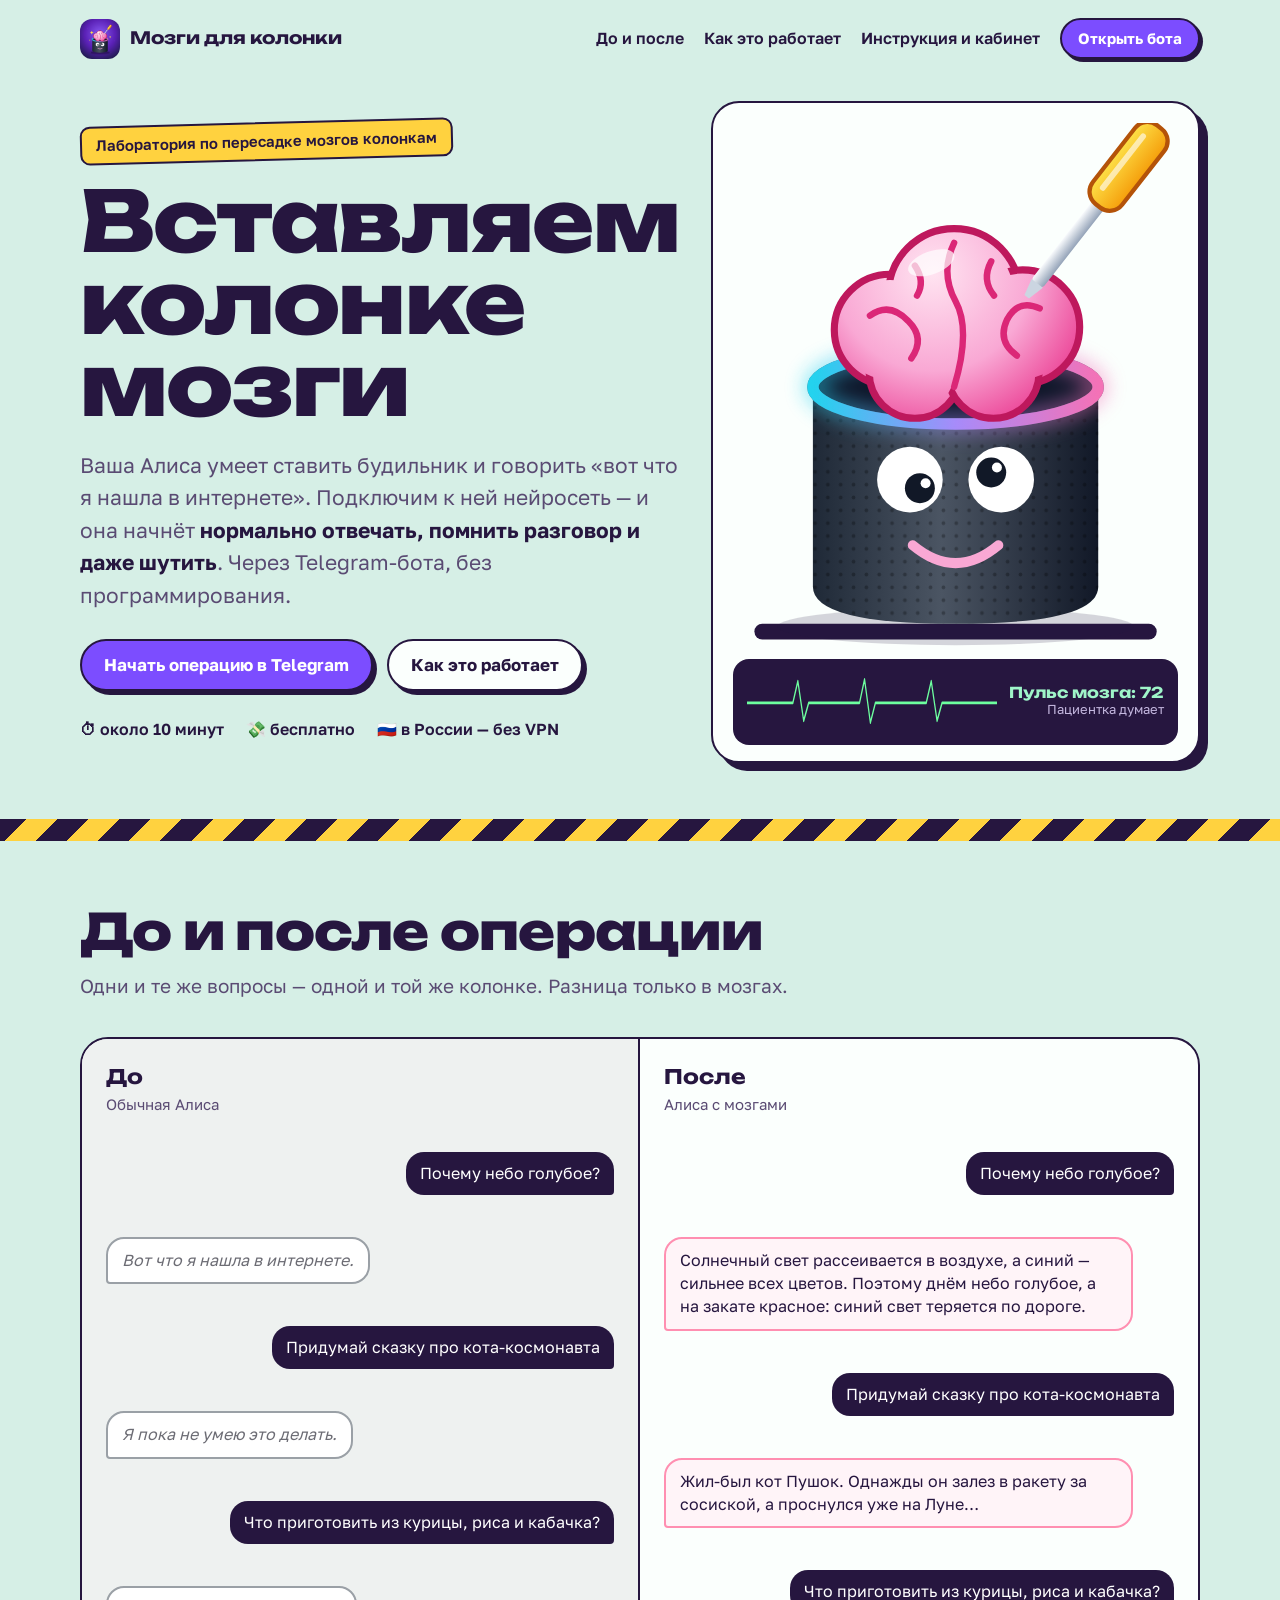
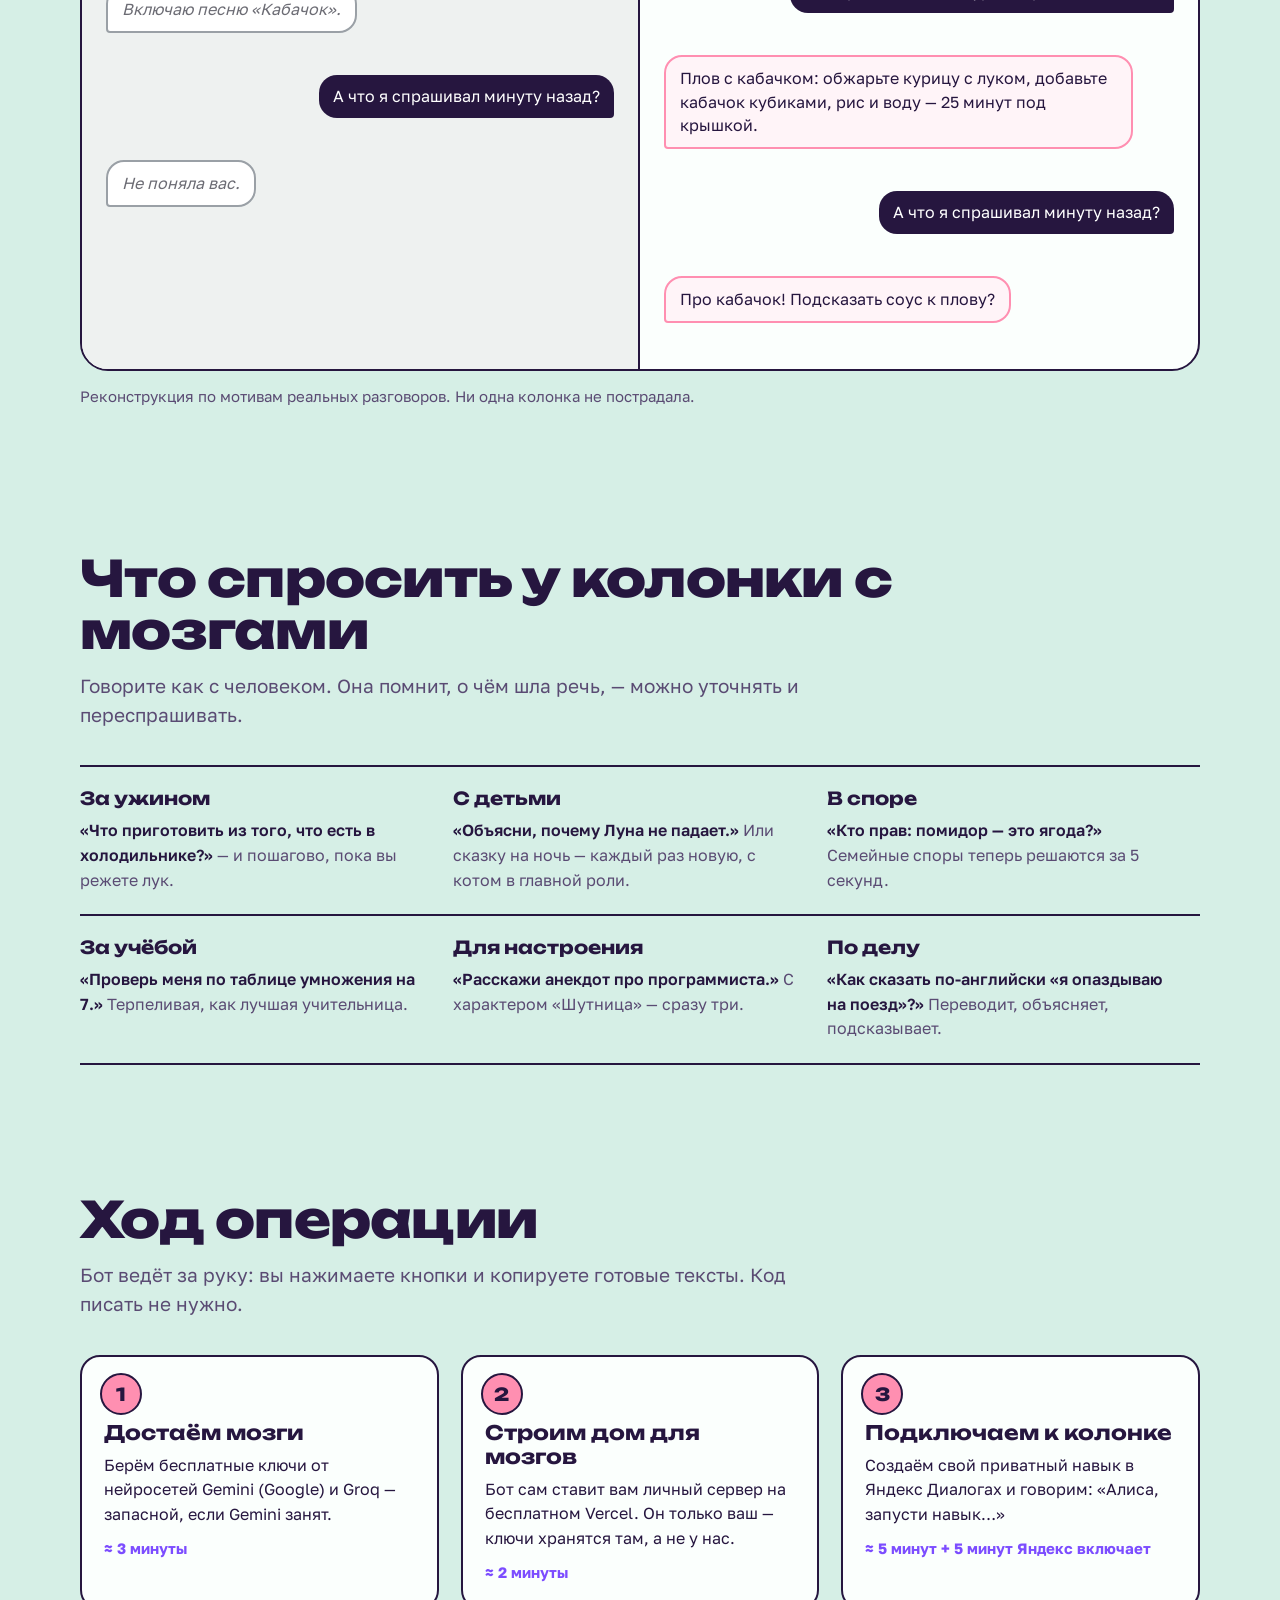
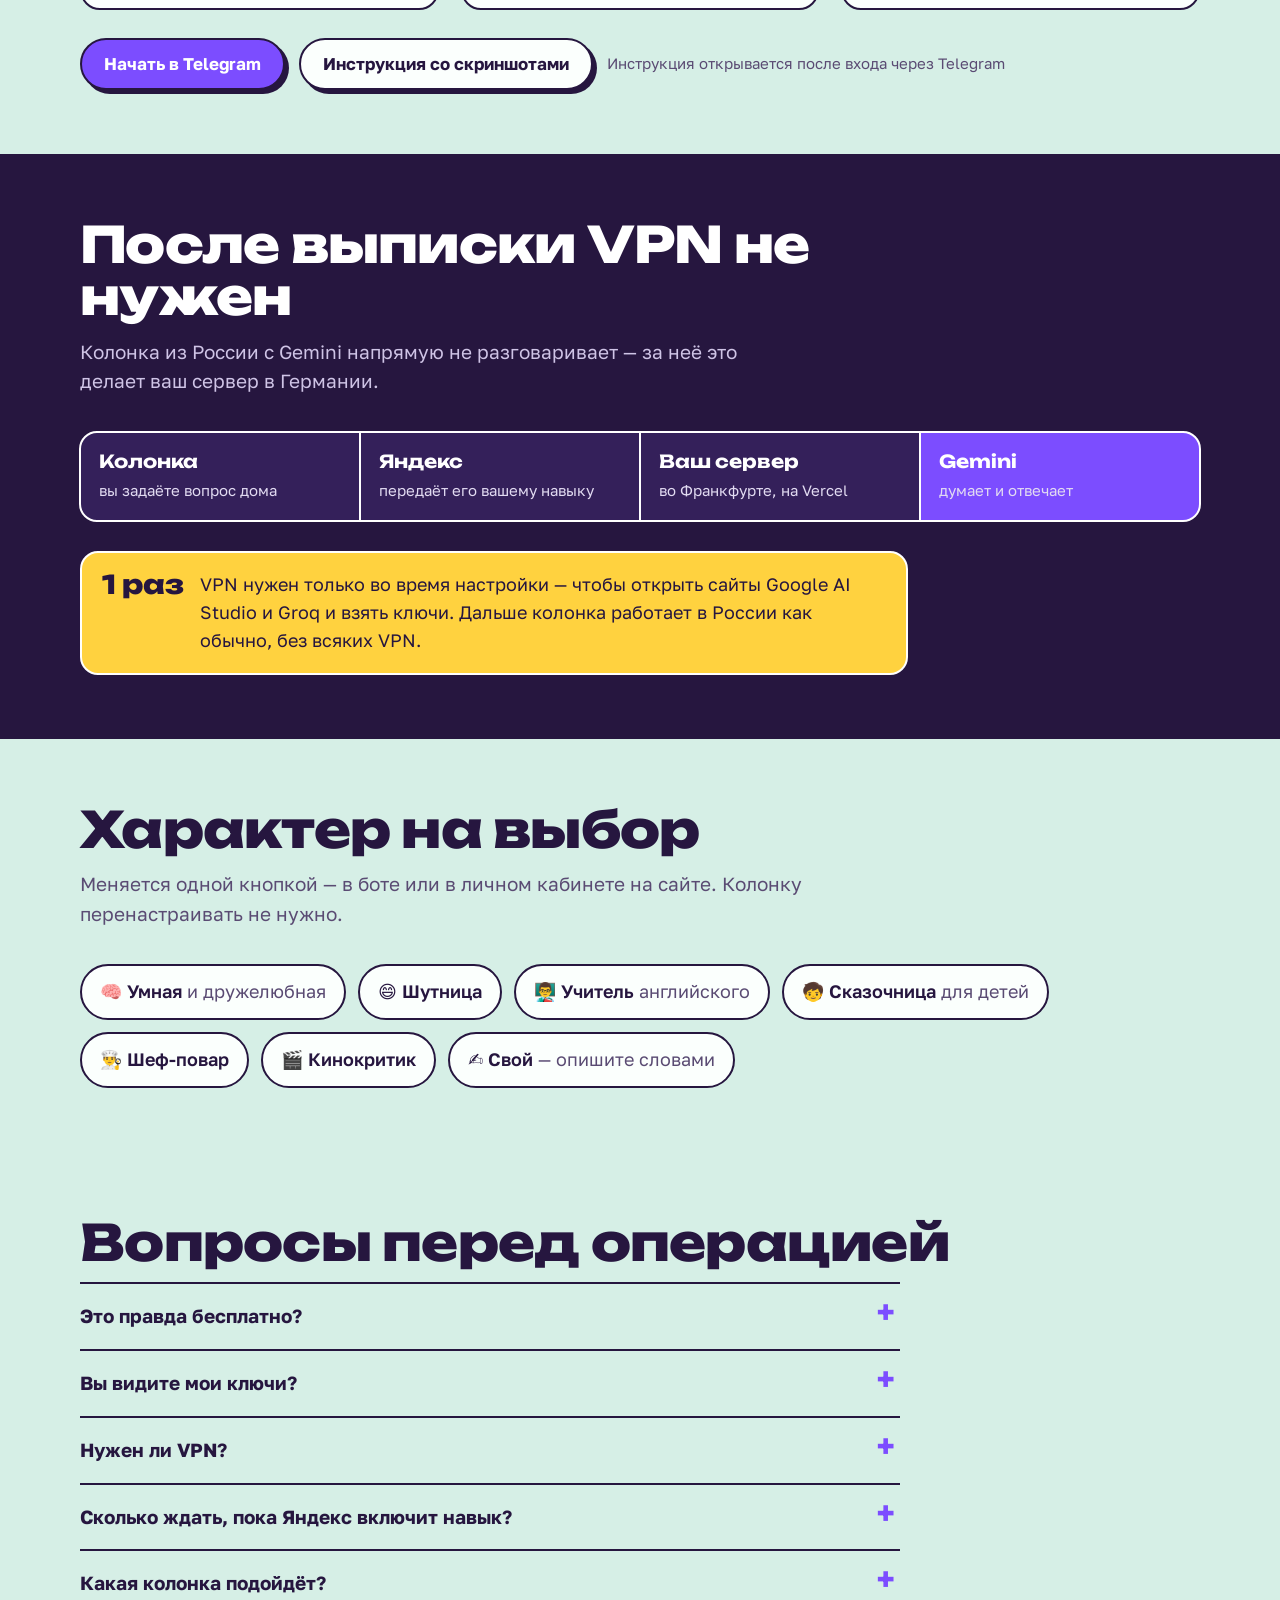
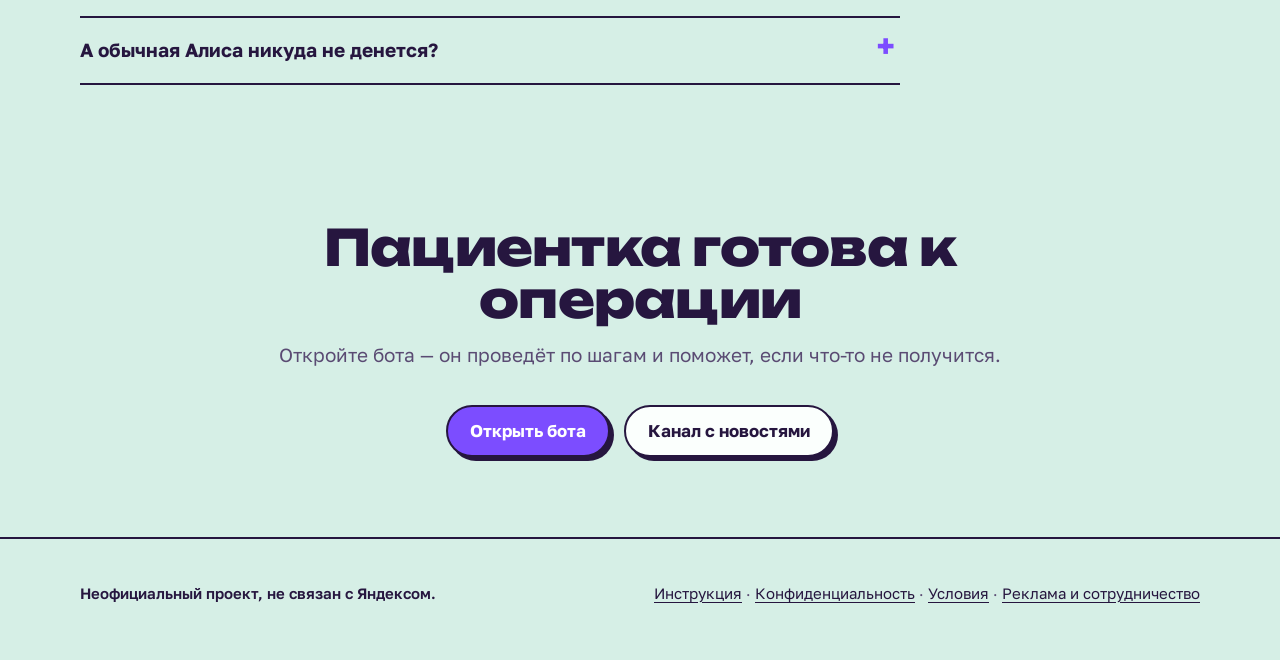
==== index.html @ a91776cc "Сайт «Мозги для колонки»: лендинг-лаборатория, инструкция и личный кабинет после входа через Telegra" ====
<!doctype html>
<html lang="ru">
<head>
<meta charset="utf-8">
<meta name="viewport" content="width=device-width, initial-scale=1, viewport-fit=cover">
<title>Мозги для колонки с Алисой</title>
<meta name="description" content="Бесплатно подключаем нейросеть к колонке с Алисой: отвечает на любые вопросы, помнит разговор, шутит. 10 минут, без программирования, через Telegram-бота. В России работает без VPN.">
<meta name="theme-color" content="#d6efe6">
<link rel="icon" href="img/logo.svg" type="image/svg+xml">
<link rel="apple-touch-icon" href="img/logo-512.png">
<link rel="manifest" href="manifest.webmanifest">
<meta property="og:title" content="Мозги для колонки с Алисой">
<meta property="og:description" content="Вставляем колонке мозги: нейросеть вместо «вот что я нашла в интернете». Бесплатно, 10 минут.">
<meta property="og:image" content="https://tenyls.github.io/mozgi-dlya-kolonki-alisa/img/banner.png">
<meta property="og:type" content="website">
<link rel="preconnect" href="https://fonts.googleapis.com">
<link rel="preconnect" href="https://fonts.gstatic.com" crossorigin>
<link href="https://fonts.googleapis.com/css2?family=Golos+Text:wght@400;600;700&family=Unbounded:wght@700;800&display=swap" rel="stylesheet">
<link rel="stylesheet" href="styles.css">
<script src="https://telegram.org/js/telegram-web-app.js" defer></script>
</head>
<body>

<header class="wrap top">
  <a class="brand" href="./"><img src="img/logo-512.png" alt="" width="40" height="40">Мозги для колонки</a>
  <nav aria-label="Разделы">
    <a href="#do-posle">До и после</a>
    <a href="#operaciya">Как это работает</a>
    <a href="instrukciya.html">Инструкция и кабинет</a>
    <a class="btn small" data-bot href="https://t.me/alisa_mozgi_dlya_kolonki_bot?start=site">Открыть бота</a>
  </nav>
</header>

<main>
  <section class="wrap hero">
    <div class="hero-grid">
      <div>
        <p class="lab-sign">Лаборатория по пересадке мозгов колонкам</p>
        <h1>Вставляем колонке мозги</h1>
        <p class="lead">Ваша Алиса умеет ставить будильник и говорить «вот что я нашла в интернете». Подключим к ней нейросеть — и она начнёт <b>нормально отвечать, помнить разговор и даже шутить</b>. Через Telegram-бота, без программирования.</p>
        <div class="cta-row">
          <a class="btn" data-bot href="https://t.me/alisa_mozgi_dlya_kolonki_bot?start=site">Начать операцию в Telegram</a>
          <a class="btn ghost" href="#operaciya">Как это работает</a>
        </div>
        <ul class="facts">
          <li>⏱ около 10 минут</li>
          <li>💸 бесплатно</li>
          <li>🇷🇺 в России — без VPN</li>
        </ul>
      </div>

      <div class="theatre" aria-label="Колонка получает мозги, пульс появляется">
        <svg class="patient" viewBox="200 150 624 740" role="img" aria-label="Колонка с мозгами и отвёрткой">
          <defs>
            <linearGradient id="body" x1="0" x2="1"><stop offset="0" stop-color="#1F2937"/><stop offset=".45" stop-color="#4B5563"/><stop offset="1" stop-color="#111827"/></linearGradient>
            <linearGradient id="ring" x1="0" x2="1"><stop offset="0" stop-color="#22D3EE"/><stop offset=".5" stop-color="#A78BFA"/><stop offset="1" stop-color="#F472B6"/></linearGradient>
            <radialGradient id="brain" gradientUnits="userSpaceOnUse" cx="480" cy="360" r="230"><stop offset="0" stop-color="#FFE4F1"/><stop offset=".6" stop-color="#F9A8D4"/><stop offset="1" stop-color="#EC4899"/></radialGradient>
            <linearGradient id="handle" x1="0" x2="1"><stop offset="0" stop-color="#FDE047"/><stop offset="1" stop-color="#F59E0B"/></linearGradient>
            <linearGradient id="steel" x1="0" x2="1"><stop offset="0" stop-color="#F8FAFC"/><stop offset="1" stop-color="#94A3B8"/></linearGradient>
            <filter id="glow" x="-50%" y="-50%" width="200%" height="200%"><feGaussianBlur stdDeviation="14"/></filter>
            <pattern id="fabric" width="18" height="18" patternUnits="userSpaceOnUse"><circle cx="9" cy="9" r="2.6" fill="#000" opacity=".28"/></pattern>
          </defs>
          <!-- операционный стол -->
          <rect x="230" y="852" width="564" height="22" rx="11" fill="#26163f"/>
          <ellipse cx="512" cy="856" rx="250" ry="26" fill="#26163f" opacity=".18"/>
          <!-- корпус -->
          <path d="M312 520 L312 800 Q312 852 512 852 Q712 852 712 800 L712 520 Z" fill="url(#body)"/>
          <path d="M312 520 L312 800 Q312 852 512 852 Q712 852 712 800 L712 520 Z" fill="url(#fabric)"/>
          <ellipse cx="512" cy="520" rx="200" ry="52" fill="#0F172A"/>
          <ellipse cx="512" cy="520" rx="200" ry="52" fill="none" stroke="#475569" stroke-width="16"/>
          <g class="ring-glow">
            <ellipse cx="512" cy="520" rx="200" ry="52" fill="none" stroke="url(#ring)" stroke-width="16"/>
            <ellipse cx="512" cy="520" rx="200" ry="52" fill="none" stroke="url(#ring)" stroke-width="22" opacity=".6" filter="url(#glow)"/>
          </g>
          <!-- мозг с отвёрткой -->
          <g class="brain-drop">
            <g fill="url(#brain)" stroke="#BE185D" stroke-width="10" stroke-linejoin="round">
              <circle cx="420" cy="440" r="78"/><circle cx="510" cy="390" r="92"/><circle cx="606" cy="436" r="80"/><circle cx="455" cy="500" r="64"/><circle cx="565" cy="500" r="64"/>
            </g>
            <g fill="url(#brain)">
              <circle cx="420" cy="440" r="70"/><circle cx="510" cy="392" r="84"/><circle cx="606" cy="436" r="72"/><circle cx="455" cy="498" r="56"/><circle cx="565" cy="498" r="56"/><rect x="420" y="420" width="190" height="90"/>
            </g>
            <g fill="none" stroke="#DB2777" stroke-width="9" stroke-linecap="round">
              <path d="M510 318 Q490 360 512 400 Q534 440 510 520"/><path d="M392 420 Q420 400 446 428 Q470 452 450 480"/><path d="M630 410 Q600 396 584 426 Q570 456 598 476"/><path d="M455 350 Q470 372 458 392"/><path d="M562 344 Q548 370 566 392"/>
            </g>
            <ellipse cx="478" cy="346" rx="34" ry="16" fill="#fff" opacity=".7" transform="rotate(-20 478 346)"/>
            <g transform="rotate(38 690 300)">
              <rect x="676" y="250" width="20" height="150" rx="6" fill="url(#steel)"/>
              <path d="M676 398 L696 398 L690 422 L682 422 Z" fill="#CBD5E1"/>
              <rect x="660" y="120" width="52" height="140" rx="22" fill="url(#handle)" stroke="#B45309" stroke-width="6"/>
              <rect x="672" y="140" width="8" height="100" rx="4" fill="#fff" opacity=".6"/>
            </g>
          </g>
          <!-- лицо -->
          <circle cx="448" cy="650" r="46" fill="#fff"/><circle cx="576" cy="650" r="46" fill="#fff"/>
          <circle cx="462" cy="662" r="21" fill="#111827"/><circle cx="562" cy="640" r="21" fill="#111827"/>
          <circle cx="470" cy="655" r="7" fill="#fff"/><circle cx="570" cy="633" r="7" fill="#fff"/>
          <path d="M452 742 Q512 792 572 742" fill="none" stroke="#F9A8D4" stroke-width="14" stroke-linecap="round"/>
        </svg>
        <div class="monitor">
          <svg viewBox="0 0 600 60" preserveAspectRatio="none" aria-hidden="true">
            <path class="ekg-flat" d="M0 32 H600"/>
            <path class="ekg-beat" d="M0 32 H90 L110 32 L122 8 L136 52 L148 32 H250 L270 32 L282 6 L296 54 L308 32 H410 L430 32 L442 8 L456 52 L468 32 H600"/>
          </svg>
          <p class="pulse"><span class="before">Пульс мозга: 0<small>«Вот что я нашла…»</small></span><span class="after">Пульс мозга: 72<small>Пациентка думает</small></span></p>
        </div>
      </div>
    </div>
  </section>

  <div class="tape" aria-hidden="true"></div>

  <section class="wrap block" id="do-posle">
    <h2>До и после операции</h2>
    <p class="sub">Одни и те же вопросы — одной и той же колонке. Разница только в мозгах.</p>
    <div class="versus">
      <div class="before">
        <h3>До</h3>
        <p class="note">Обычная Алиса</p>
        <div class="chat">
          <p class="q">Почему небо голубое?</p>
          <p class="a">Вот что я нашла в интернете.</p>
          <p class="q">Придумай сказку про кота-космонавта</p>
          <p class="a">Я пока не умею это делать.</p>
          <p class="q">Что приготовить из курицы, риса и кабачка?</p>
          <p class="a">Включаю песню «Кабачок».</p>
          <p class="q">А что я спрашивал минуту назад?</p>
          <p class="a">Не поняла вас.</p>
        </div>
      </div>
      <div class="after">
        <h3>После</h3>
        <p class="note">Алиса с мозгами</p>
        <div class="chat">
          <p class="q">Почему небо голубое?</p>
          <p class="a">Солнечный свет рассеивается в воздухе, а синий — сильнее всех цветов. Поэтому днём небо голубое, а на закате красное: синий свет теряется по дороге.</p>
          <p class="q">Придумай сказку про кота-космонавта</p>
          <p class="a">Жил-был кот Пушок. Однажды он залез в ракету за сосиской, а проснулся уже на Луне…</p>
          <p class="q">Что приготовить из курицы, риса и кабачка?</p>
          <p class="a">Плов с кабачком: обжарьте курицу с луком, добавьте кабачок кубиками, рис и воду — 25 минут под крышкой.</p>
          <p class="q">А что я спрашивал минуту назад?</p>
          <p class="a">Про кабачок! Подсказать соус к плову?</p>
        </div>
      </div>
    </div>
    <p class="versus-foot">Реконструкция по мотивам реальных разговоров. Ни одна колонка не пострадала.</p>
  </section>

  <section class="wrap block" id="sprosit">
    <h2>Что спросить у колонки с мозгами</h2>
    <p class="sub">Говорите как с человеком. Она помнит, о чём шла речь, — можно уточнять и переспрашивать.</p>
    <div class="asks">
      <div><h3>За ужином</h3><p><q>Что приготовить из того, что есть в холодильнике?</q> — и пошагово, пока вы режете лук.</p></div>
      <div><h3>С детьми</h3><p><q>Объясни, почему Луна не падает.</q> Или сказку на ночь — каждый раз новую, с котом в главной роли.</p></div>
      <div><h3>В споре</h3><p><q>Кто прав: помидор — это ягода?</q> Семейные споры теперь решаются за 5 секунд.</p></div>
      <div><h3>За учёбой</h3><p><q>Проверь меня по таблице умножения на 7.</q> Терпеливая, как лучшая учительница.</p></div>
      <div><h3>Для настроения</h3><p><q>Расскажи анекдот про программиста.</q> С характером «Шутница» — сразу три.</p></div>
      <div><h3>По делу</h3><p><q>Как сказать по-английски «я опаздываю на поезд»?</q> Переводит, объясняет, подсказывает.</p></div>
    </div>
  </section>

  <section class="wrap block" id="operaciya">
    <h2>Ход операции</h2>
    <p class="sub">Бот ведёт за руку: вы нажимаете кнопки и копируете готовые тексты. Код писать не нужно.</p>
    <ol class="steps">
      <li>
        <h3>Достаём мозги</h3>
        <p>Берём бесплатные ключи от нейросетей Gemini (Google) и Groq — запасной, если Gemini занят.</p>
        <p class="time">≈ 3 минуты</p>
      </li>
      <li>
        <h3>Строим дом для мозгов</h3>
        <p>Бот сам ставит вам личный сервер на бесплатном Vercel. Он только ваш — ключи хранятся там, а не у нас.</p>
        <p class="time">≈ 2 минуты</p>
      </li>
      <li>
        <h3>Подключаем к колонке</h3>
        <p>Создаём свой приватный навык в Яндекс Диалогах и говорим: «Алиса, запусти навык…»</p>
        <p class="time">≈ 5 минут + 5 минут Яндекс включает</p>
      </li>
    </ol>
    <div class="after-steps">
      <a class="btn" data-bot href="https://t.me/alisa_mozgi_dlya_kolonki_bot?start=site">Начать в Telegram</a>
      <a class="btn ghost" href="instrukciya.html">Инструкция со скриншотами</a>
      <span class="hint">Инструкция открывается после входа через Telegram</span>
    </div>
  </section>

  <section class="novpn block" id="bez-vpn">
    <div class="wrap">
      <h2>После выписки VPN не нужен</h2>
      <p class="sub">Колонка из России с Gemini напрямую не разговаривает — за неё это делает ваш сервер в Германии.</p>
      <ol class="chain">
        <li><b>Колонка</b><span>вы задаёте вопрос дома</span></li>
        <li><b>Яндекс</b><span>передаёт его вашему навыку</span></li>
        <li><b>Ваш сервер</b><span>во Франкфурте, на Vercel</span></li>
        <li><b>Gemini</b><span>думает и отвечает</span></li>
      </ol>
      <div class="vpn-note">
        <strong>1 раз</strong>
        <p>VPN нужен только во время настройки — чтобы открыть сайты Google AI Studio и Groq и взять ключи. Дальше колонка работает в России как обычно, без всяких VPN.</p>
      </div>
    </div>
  </section>

  <section class="wrap block" id="haraktery">
    <h2>Характер на выбор</h2>
    <p class="sub">Меняется одной кнопкой — в боте или в личном кабинете на сайте. Колонку перенастраивать не нужно.</p>
    <ul class="personas">
      <li>🧠 Умная <span>и дружелюбная</span></li>
      <li>😄 Шутница</li>
      <li>👨‍🏫 Учитель <span>английского</span></li>
      <li>🧒 Сказочница <span>для детей</span></li>
      <li>👨‍🍳 Шеф-повар</li>
      <li>🎬 Кинокритик</li>
      <li>✍️ Свой <span>— опишите словами</span></li>
    </ul>
  </section>

  <section class="wrap block" id="voprosy">
    <h2>Вопросы перед операцией</h2>
    <div class="faq">
      <details>
        <summary>Это правда бесплатно?</summary>
        <p>Да. Gemini и Groq дают бесплатные лимиты, Vercel — бесплатный тариф Hobby, бот тоже бесплатный. Для разговоров с колонкой лимитов хватает с запасом.</p>
      </details>
      <details>
        <summary>Вы видите мои ключи?</summary>
        <p>Нет. Ключи нужны боту только на время установки: он передаёт их на ваш сервер и сразу забывает, а сообщения с ключами удаляет из чата.</p>
      </details>
      <details>
        <summary>Нужен ли VPN?</summary>
        <p>Только при настройке — чтобы открыть сайты Google и Groq. Потом колонка работает в России без VPN.</p>
      </details>
      <details>
        <summary>Сколько ждать, пока Яндекс включит навык?</summary>
        <p>Приватный навык проходит автоматическую проверку за пару минут. После кнопки «Опубликовать» — ещё около 5 минут.</p>
      </details>
      <details>
        <summary>Какая колонка подойдёт?</summary>
        <p>Любая с Алисой: Станция, Мини, Лайт, Макс и другие. Важно создавать навык в том же аккаунте Яндекса, к которому привязана колонка.</p>
      </details>
      <details>
        <summary>А обычная Алиса никуда не денется?</summary>
        <p>Нет. Мозги включаются фразой «Алиса, запусти навык…», а выключаются словом «хватит». Будильники, музыка и умный дом работают как раньше.</p>
      </details>
    </div>
  </section>

  <section class="wrap final">
    <h2>Пациентка готова к операции</h2>
    <p class="sub">Откройте бота — он проведёт по шагам и поможет, если что-то не получится.</p>
    <div class="cta-row">
      <a class="btn" data-bot href="https://t.me/alisa_mozgi_dlya_kolonki_bot?start=site">Открыть бота</a>
      <a class="btn ghost" data-bot href="https://t.me/alisa_mozgi_dlya_kolonki">Канал с новостями</a>
    </div>
  </section>
</main>

<footer>
  <div class="wrap row">
    <p class="disclaimer">Неофициальный проект, не связан с Яндексом.</p>
    <p><a href="instrukciya.html">Инструкция</a> · <a href="privacy.html">Конфиденциальность</a> · <a href="terms.html">Условия</a> · <a href="https://t.me/alisa_mozgi_dlya_kolonki?direct" target="_blank" rel="noopener">Реклама и сотрудничество</a></p>
  </div>
</footer>

<script src="app.js" defer></script>
</body>
</html>
---- styles.css ----
/* Мозги для колонки — лаборатория по пересадке мозгов колонкам */
:root {
  --mint: #d6efe6;       /* хирургическая зелень — фон */
  --mint-deep: #b5dfd0;
  --ink: #26163f;        /* фиолетовые чернила — текст */
  --ink-soft: #5a4b73;
  --violet: #7c4dff;     /* цвет логотипа — действия */
  --brain: #ff8fb1;      /* мозг */
  --hazard: #ffd23f;     /* жёлтая лента «осторожно» */
  --paper: #fbfffd;      /* карточка пациента */
  --line: #26163f22;
  --display: 'Unbounded', 'Arial Black', sans-serif;
  --body: 'Golos Text', system-ui, sans-serif;
  --r-big: 28px;
  --r-small: 10px;
}

* { box-sizing: border-box; }
html { scroll-behavior: smooth; -webkit-text-size-adjust: 100%; }
@media (prefers-reduced-motion: reduce) { html { scroll-behavior: auto; } }
body {
  margin: 0;
  background: var(--mint);
  color: var(--ink);
  font: 400 18px/1.55 var(--body);
}
img, svg { max-width: 100%; display: block; }
img { height: auto; }
a { color: var(--violet); text-underline-offset: 3px; }
a:focus-visible, button:focus-visible, summary:focus-visible {
  outline: 3px solid var(--violet); outline-offset: 3px; border-radius: 6px;
}
.wrap { width: min(1120px, 100% - 32px); margin-inline: auto; }

/* ---------- шапка ---------- */
.top {
  display: flex; align-items: center; justify-content: space-between; gap: 16px;
  padding-block: 18px;
}
.brand { display: flex; align-items: center; gap: 10px; color: var(--ink); text-decoration: none; font: 700 17px/1.1 var(--display); }
.brand img { width: 40px; height: 40px; border-radius: 12px; }
.top nav { display: flex; gap: 20px; align-items: center; }
.top nav a:not(.btn) { color: var(--ink); text-decoration: none; font-weight: 600; font-size: 16px; }
.top nav a:not(.btn):hover { color: var(--violet); }
@media (max-width: 720px) { .top nav a:not(.btn) { display: none; } }

/* ---------- кнопки ---------- */
.btn {
  display: inline-flex; align-items: center; gap: 10px;
  padding: 14px 22px; border-radius: 999px; border: 2px solid var(--ink);
  font: 700 17px/1.15 var(--body); text-decoration: none; cursor: pointer; white-space: nowrap;
  background: var(--violet); color: #fff;
  box-shadow: 4px 4px 0 var(--ink);
  transition: transform .12s, box-shadow .12s;
}
.btn:hover { transform: translate(-2px, -2px); box-shadow: 6px 6px 0 var(--ink); }
.btn:active { transform: translate(2px, 2px); box-shadow: 1px 1px 0 var(--ink); }
.btn.ghost { background: var(--paper); color: var(--ink); }
.btn.small { padding: 10px 16px; font-size: 15px; box-shadow: 3px 3px 0 var(--ink); }

/* ---------- герой: операционная ---------- */
.hero { padding-block: 24px 56px; }
.hero-grid { display: grid; grid-template-columns: 1.05fr 1fr; gap: 32px; align-items: center; }
@media (max-width: 880px) { .hero-grid { grid-template-columns: 1fr; } }
.lab-sign {
  display: inline-block; margin: 0 0 18px; padding: 6px 14px;
  background: var(--hazard); border: 2px solid var(--ink); border-radius: var(--r-small);
  font-weight: 600; font-size: 15px; transform: rotate(-1.5deg);
}
h1 {
  font: 800 clamp(40px, 7.4vw, 84px)/0.98 var(--display);
  letter-spacing: -0.02em; margin: 0 0 22px;
}
.lead { font-size: clamp(18px, 2.1vw, 21px); max-width: 34em; margin: 0 0 28px; color: var(--ink-soft); }
.lead b { color: var(--ink); }
.cta-row { display: flex; flex-wrap: wrap; gap: 14px; }
.facts { display: flex; flex-wrap: wrap; gap: 8px 22px; margin: 26px 0 0; padding: 0; list-style: none; font-weight: 600; font-size: 16px; }

.theatre {
  position: relative; background: var(--paper); border: 2px solid var(--ink);
  border-radius: var(--r-big); padding: 20px 20px 16px; box-shadow: 8px 8px 0 var(--ink);
}
.theatre svg.patient { width: 100%; height: auto; }
.monitor {
  margin-top: 8px; background: var(--ink); border-radius: 16px; padding: 10px 14px 12px; color: #9ff5c9;
  display: grid; grid-template-columns: 1fr auto; align-items: center; gap: 12px;
}
.monitor svg { width: 100%; height: 54px; }
.ekg-flat, .ekg-beat { fill: none; stroke: #6dff9f; stroke-width: 3; stroke-linecap: round; stroke-linejoin: round; }
.ekg-beat { stroke-dasharray: 900; stroke-dashoffset: 900; }
.pulse { font: 700 15px/1.2 var(--display); text-align: right; white-space: nowrap; }
.pulse small { display: block; font: 400 13px/1.2 var(--body); color: #c5b8e0; }

/* Операция: мозг опускается, кольцо загорается, пульс появляется (один раз при загрузке) */
.brain-drop { transform: translateY(-260px); }
.ring-glow { opacity: 0; }
.ready .brain-drop { transform: none; transition: transform 1.1s cubic-bezier(.3, 1.4, .5, 1) .3s; }
.ready .ring-glow { opacity: 1; transition: opacity .4s 1.3s; }
.ready .ekg-flat { opacity: 0; transition: opacity .2s 1.4s; }
.ready .ekg-beat { stroke-dashoffset: 0; transition: stroke-dashoffset 1.6s linear 1.4s; }
.pulse .after { display: none; }
.ready .pulse .before { display: none; }
.ready .pulse .after { display: block; }
@media (prefers-reduced-motion: reduce) {
  .brain-drop, .ready .brain-drop { transform: none; transition: none; }
  .ring-glow { opacity: 1; }
  .ekg-flat { opacity: 0; }
  .ekg-beat { stroke-dashoffset: 0; transition: none; }
  .pulse .before { display: none; } .pulse .after { display: block; }
}

/* ---------- общие секции ---------- */
section.block { padding-block: 64px; }
h2 { font: 800 clamp(30px, 4.6vw, 50px)/1.05 var(--display); letter-spacing: -0.015em; margin: 0 0 14px; max-width: 18em; }
.sub { color: var(--ink-soft); max-width: 38em; margin: 0 0 36px; font-size: 19px; }
.tape { height: 22px; background: repeating-linear-gradient(-45deg, var(--hazard) 0 22px, var(--ink) 22px 44px); }

/* ---------- до / после ---------- */
.versus { display: grid; grid-template-columns: 1fr 1fr; gap: 0; border: 2px solid var(--ink); border-radius: var(--r-big); overflow: hidden; background: var(--paper); }
.versus > div { padding: 26px 24px 30px; }
.versus .before { background: #eef1f0; border-right: 2px solid var(--ink); }
.versus h3 { font: 700 20px/1.2 var(--display); margin: 0 0 4px; }
.versus .note { margin: 0 0 20px; color: var(--ink-soft); font-size: 15px; }
.chat { display: grid; gap: 10px; }
.q, .a { max-width: 92%; padding: 10px 14px; border-radius: 18px; font-size: 16px; line-height: 1.45; }
.q { justify-self: end; background: var(--ink); color: #fff; border-bottom-right-radius: 4px; }
.a { justify-self: start; border: 2px solid var(--ink); border-bottom-left-radius: 4px; background: #fff; }
.before .a { color: #6c6c74; background: #fff; border-color: #9aa0a6; font-style: italic; }
.after .a { background: #fff4f8; border-color: var(--brain); }
.versus-foot { margin-top: 14px; color: var(--ink-soft); font-size: 15px; }
@media (max-width: 760px) {
  .versus { grid-template-columns: 1fr; }
  .versus .before { border-right: 0; border-bottom: 2px solid var(--ink); }
}

/* ---------- ход операции (последовательность) ---------- */
.steps { list-style: none; margin: 0; padding: 0; display: grid; grid-template-columns: repeat(3, 1fr); gap: 22px; counter-reset: s; }
.steps li {
  counter-increment: s; position: relative; background: var(--paper); border: 2px solid var(--ink);
  border-radius: 20px; padding: 64px 22px 24px;
}
.steps li::before {
  content: counter(s); position: absolute; top: 16px; left: 18px;
  width: 38px; height: 38px; border-radius: 50%; display: grid; place-items: center;
  background: var(--brain); border: 2px solid var(--ink); font: 800 18px/1 var(--display);
}
.steps h3 { font: 700 20px/1.2 var(--display); margin: 0 0 8px; }
.steps p { margin: 0 0 10px; font-size: 16px; }
.steps .time { font-weight: 700; font-size: 15px; color: var(--violet); margin: 0; }
@media (max-width: 860px) { .steps { grid-template-columns: 1fr; } }
.after-steps { margin-top: 28px; display: flex; flex-wrap: wrap; gap: 14px; align-items: center; }

/* ---------- без VPN ---------- */
.novpn { background: var(--ink); color: #fff; }
.novpn h2 { color: #fff; }
.novpn .sub { color: #cfc4e6; }
.chain { display: flex; flex-wrap: wrap; align-items: stretch; gap: 0; margin: 0 0 30px; padding: 0; list-style: none; }
.chain li {
  flex: 1 1 180px; padding: 18px 18px 16px; border: 2px solid #fff; margin: -1px; background: #34205a;
}
.chain li:first-child { border-radius: 18px 0 0 18px; }
.chain li:last-child { border-radius: 0 18px 18px 0; background: var(--violet); }
.chain b { display: block; font: 700 18px/1.2 var(--display); margin-bottom: 4px; }
.chain span { font-size: 15px; color: #e2dbf2; }
@media (max-width: 760px) {
  .chain li:first-child { border-radius: 18px 18px 0 0; }
  .chain li:last-child { border-radius: 0 0 18px 18px; }
}
.vpn-note { display: grid; grid-template-columns: auto 1fr; gap: 16px; align-items: start; max-width: 46em; background: var(--hazard); color: var(--ink); border-radius: 18px; padding: 18px 20px; border: 2px solid #fff; }
.vpn-note strong { font: 800 26px/1 var(--display); }
.vpn-note p { margin: 0; }

/* ---------- характеры ---------- */
.personas { display: flex; flex-wrap: wrap; gap: 12px; margin: 0; padding: 0; list-style: none; }
.personas li { padding: 12px 18px; border: 2px solid var(--ink); border-radius: 999px; background: var(--paper); font-weight: 600; }
.personas li span { color: var(--ink-soft); font-weight: 400; }

/* ---------- вопросы ---------- */
.faq { max-width: 820px; }
.faq details { border-top: 2px solid var(--ink); padding: 4px 0; }
.faq details:last-child { border-bottom: 2px solid var(--ink); }
.faq summary { cursor: pointer; list-style: none; padding: 16px 40px 16px 0; font: 700 19px/1.3 var(--body); position: relative; }
.faq summary::-webkit-details-marker { display: none; }
.faq summary::after { content: '+'; position: absolute; right: 6px; top: 10px; font: 800 28px/1 var(--display); color: var(--violet); }
.faq details[open] summary::after { content: '−'; }
.faq details p { margin: 0 0 18px; color: var(--ink-soft); max-width: 40em; }

/* ---------- финал ---------- */
.final { text-align: center; padding-block: 72px 80px; }
.final h2 { margin-inline: auto; }
.final .sub { margin-inline: auto; }
.final .cta-row { justify-content: center; }

footer { border-top: 2px solid var(--ink); padding-block: 28px 40px; font-size: 15px; color: var(--ink-soft); }
footer .row { display: flex; flex-wrap: wrap; justify-content: space-between; gap: 12px 24px; }
footer a { color: var(--ink); }
.disclaimer { font-weight: 600; color: var(--ink); }

/* ---------- инструкция ---------- */
.doc-head { padding-block: 24px 8px; }
.doc-head h1 { font-size: clamp(34px, 5.6vw, 60px); }
.toc { display: flex; flex-wrap: wrap; gap: 10px; margin: 0 0 12px; padding: 0; list-style: none; }
.toc a { display: inline-block; padding: 8px 14px; border: 2px solid var(--ink); border-radius: 999px; background: var(--paper); color: var(--ink); text-decoration: none; font-weight: 600; font-size: 15px; }
.toc a:hover { background: var(--hazard); }
.stage { padding-block: 36px; border-top: 2px dashed var(--line); }
.stage > h2 { font-size: clamp(26px, 3.6vw, 38px); }
.step { display: grid; grid-template-columns: minmax(0, 0.8fr) minmax(0, 1.4fr); gap: 28px; align-items: start; margin: 26px 0 0; padding: 22px; background: var(--paper); border: 2px solid var(--ink); border-radius: 22px; }
.step h3 { font: 700 21px/1.25 var(--display); margin: 0 0 12px; }
.step ol, .step ul { margin: 0; padding-left: 22px; }
.step li { margin-bottom: 8px; font-size: 17px; }
.step .pin { display: inline-grid; place-items: center; width: 24px; height: 24px; border-radius: 50%; background: #e6283c; color: #fff; font: 700 13px/1 var(--display); vertical-align: 2px; margin-right: 4px; }
.step figure { margin: 0; }
.step figure a { display: block; border-radius: 14px; overflow: hidden; border: 2px solid var(--ink); }
.step figcaption { font-size: 14px; color: var(--ink-soft); margin-top: 8px; }
.warn { background: #fff4c4; border-left: 6px solid var(--hazard); padding: 10px 14px; border-radius: 8px; margin: 12px 0 0; font-size: 16px; }
.no { background: #ffe5ea; border-left: 6px solid #e6283c; padding: 10px 14px; border-radius: 8px; margin: 12px 0 0; font-size: 16px; }
@media (max-width: 860px) { .step { grid-template-columns: 1fr; } }

/* ---------- внутри Telegram (Mini App) ---------- */
.in-tg .top nav a.btn { display: none; }
@media (max-width: 380px) { .btn { white-space: normal; } }

/* ---------- пропуск в операционную ---------- */
.gate { padding-block: 16px 64px; }
.gate-card { max-width: 640px; background: var(--paper); border: 2px solid var(--ink); border-radius: var(--r-big); padding: 28px; box-shadow: 8px 8px 0 var(--ink); }
.gate-card h2 { font-size: clamp(26px, 3.6vw, 36px); }
.gate-list { padding-left: 22px; margin: 0 0 22px; }
.gate-list li { margin-bottom: 6px; }
.gate-channels { list-style: none; padding: 0; margin: 0 0 18px; display: grid; gap: 10px; justify-items: start; }
.gate-small { font-size: 14px; color: var(--ink-soft); margin: 16px 0 0; }
.gate-wait { padding-block: 24px 80px; font-weight: 600; color: var(--ink-soft); }
.tg-login { min-height: 48px; }
.logout { background: none; border: 0; padding: 0; font: 600 16px var(--body); color: var(--ink); cursor: pointer; text-decoration: underline; text-underline-offset: 3px; }
.step.no-image { grid-template-columns: 1fr; }
.step-text p { margin: 0 0 12px; font-size: 17px; }
.step-text p:last-child { margin-bottom: 0; }
#guide .warn { margin: 0 0 18px; }

/* ---------- что спросить ---------- */
.asks { display: grid; grid-template-columns: repeat(3, 1fr); gap: 0; border-top: 2px solid var(--ink); }
.asks div { padding: 20px 20px 22px 0; border-bottom: 2px solid var(--ink); }
.asks h3 { font: 700 18px/1.25 var(--display); margin: 0 0 8px; }
.asks p { margin: 0; color: var(--ink-soft); font-size: 16px; }
.asks q { color: var(--ink); font-weight: 600; }
.hint { font-size: 15px; color: var(--ink-soft); }
@media (max-width: 860px) { .asks { grid-template-columns: 1fr 1fr; } } @media (max-width: 560px) { .asks { grid-template-columns: 1fr; } }

/* ---------- личный кабинет ---------- */
.cabinet { padding-block: 8px 40px; }
.cab-head h2 { margin-bottom: 4px; }
.cab-hello { color: var(--ink-soft); margin: 0 0 22px; }
.cab-grid { display: grid; grid-template-columns: 1.2fr 1fr; gap: 20px; align-items: start; }
.cab-card { background: var(--paper); border: 2px solid var(--ink); border-radius: 22px; padding: 22px; }
#cab-status { grid-row: span 2; }
.cab-card h3 { font: 700 19px/1.25 var(--display); margin: 0 0 12px; }
.cab-card h3 + .chips { margin-bottom: 18px; }
.cab-facts { padding-left: 20px; margin: 0 0 18px; }
.cab-facts li { margin-bottom: 6px; }
.cab-result { margin: 14px 0 0; font-size: 16px; }
.chips { display: flex; flex-wrap: wrap; gap: 8px; }
.chip { padding: 8px 14px; border-radius: 999px; border: 2px solid var(--ink); background: #fff; font: 600 15px/1.2 var(--body); color: var(--ink); cursor: pointer; }
.chip.on { background: var(--brain); }
.chip:focus-visible { outline: 3px solid var(--violet); outline-offset: 2px; }
.guide-title { margin-top: 12px; }
@media (max-width: 860px) { .cab-grid { grid-template-columns: 1fr; } #cab-status { grid-row: auto; } }
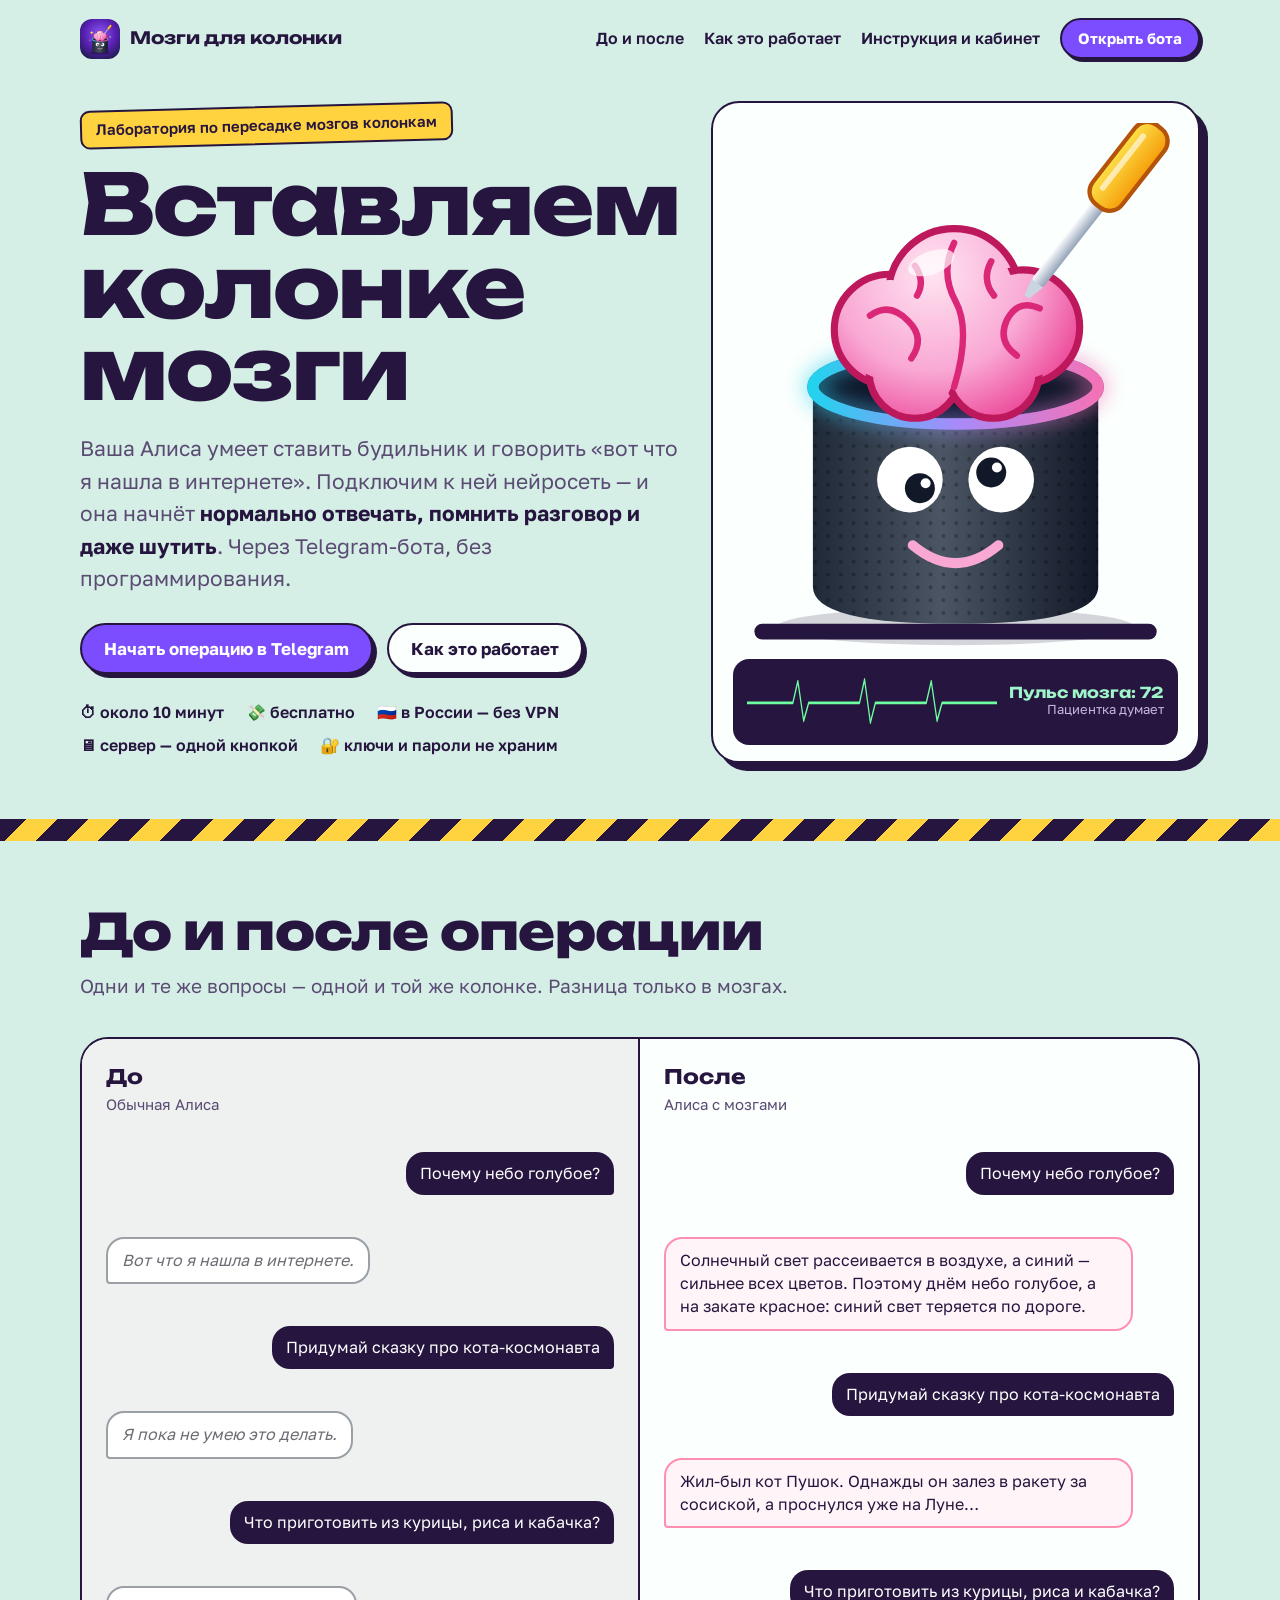
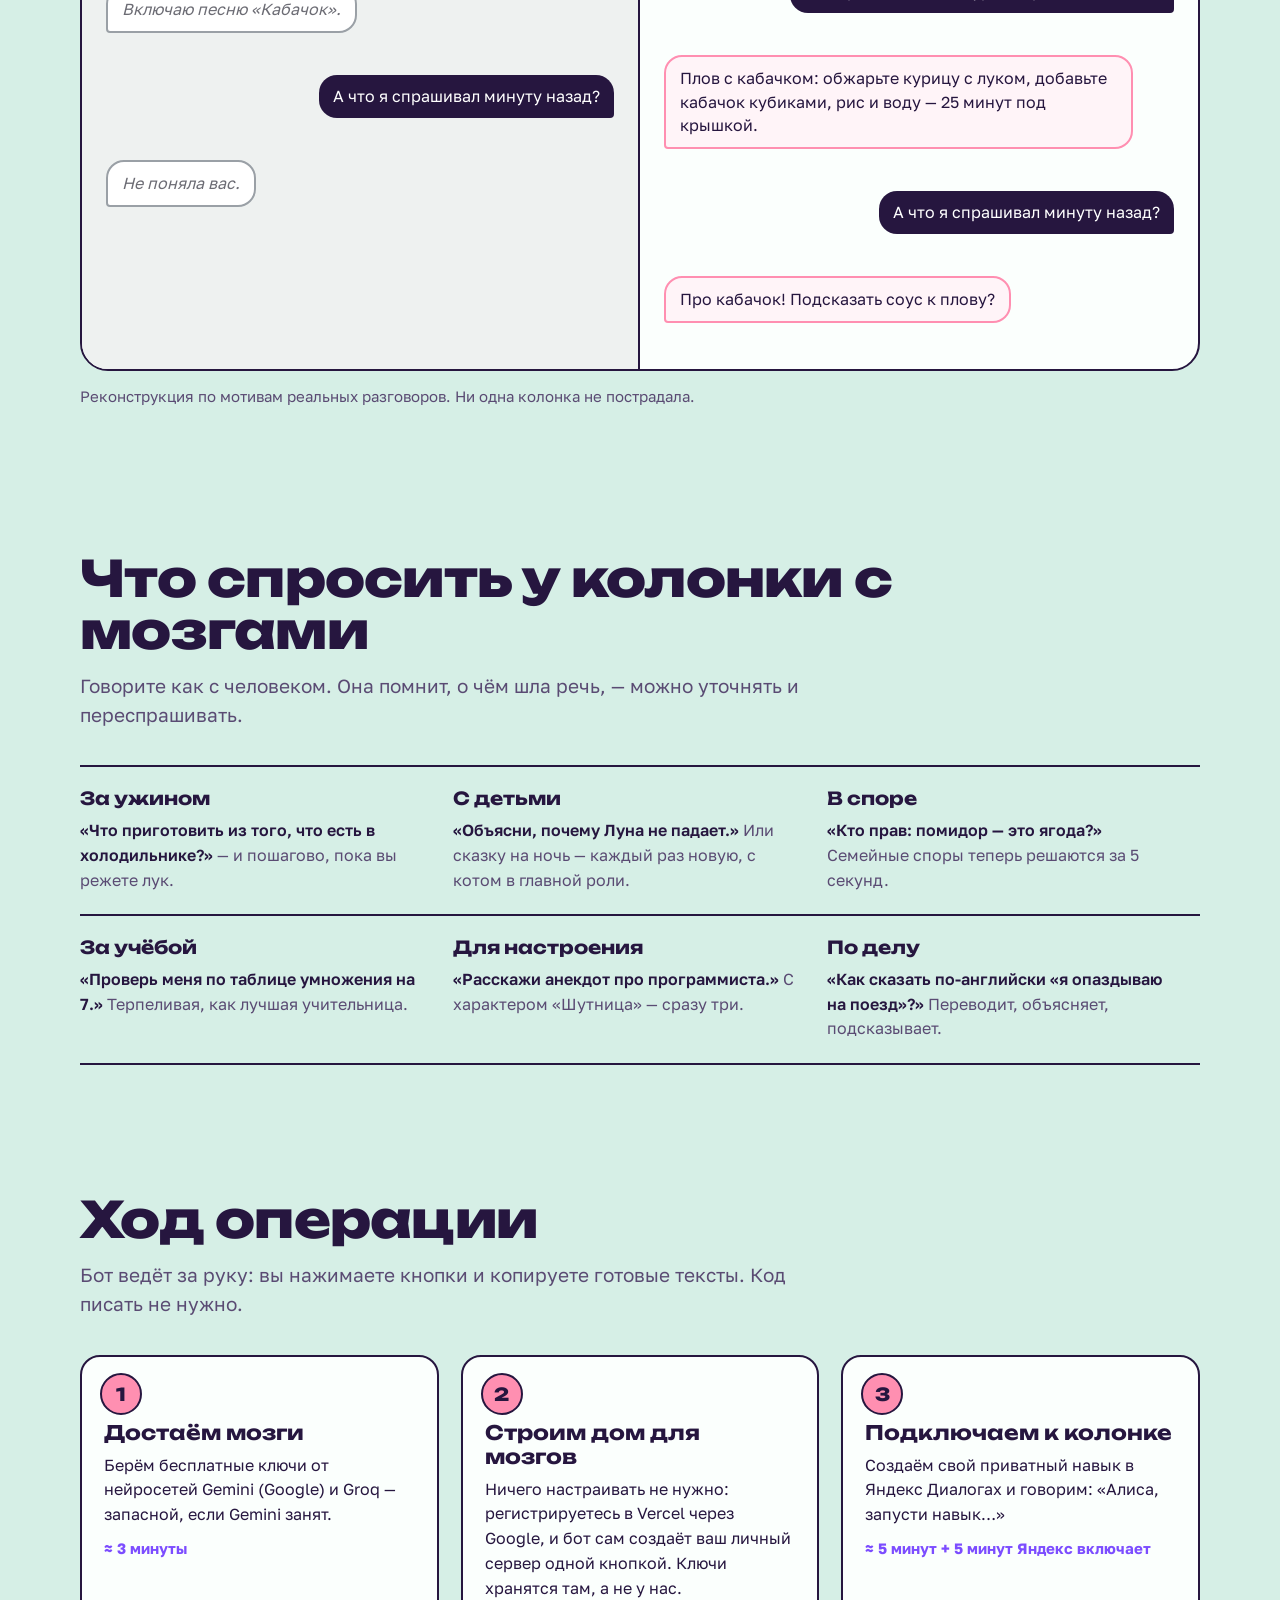
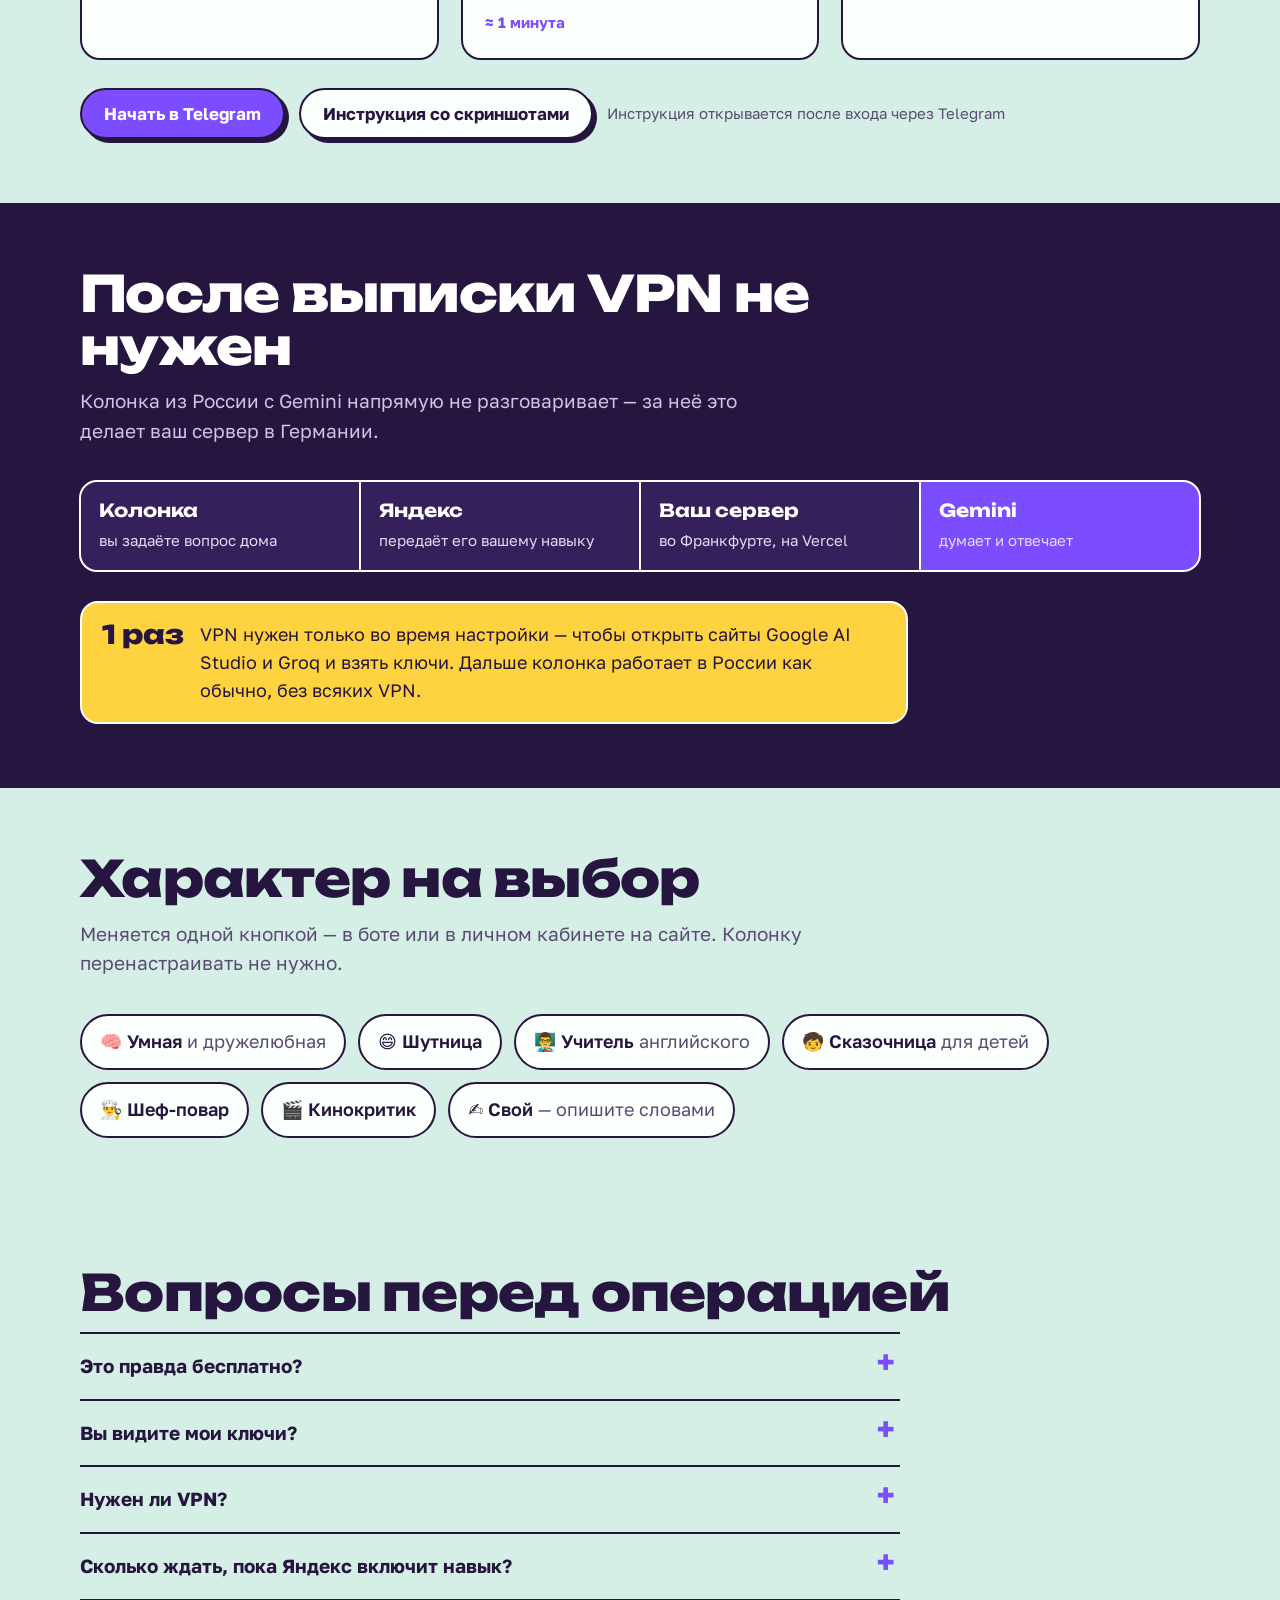
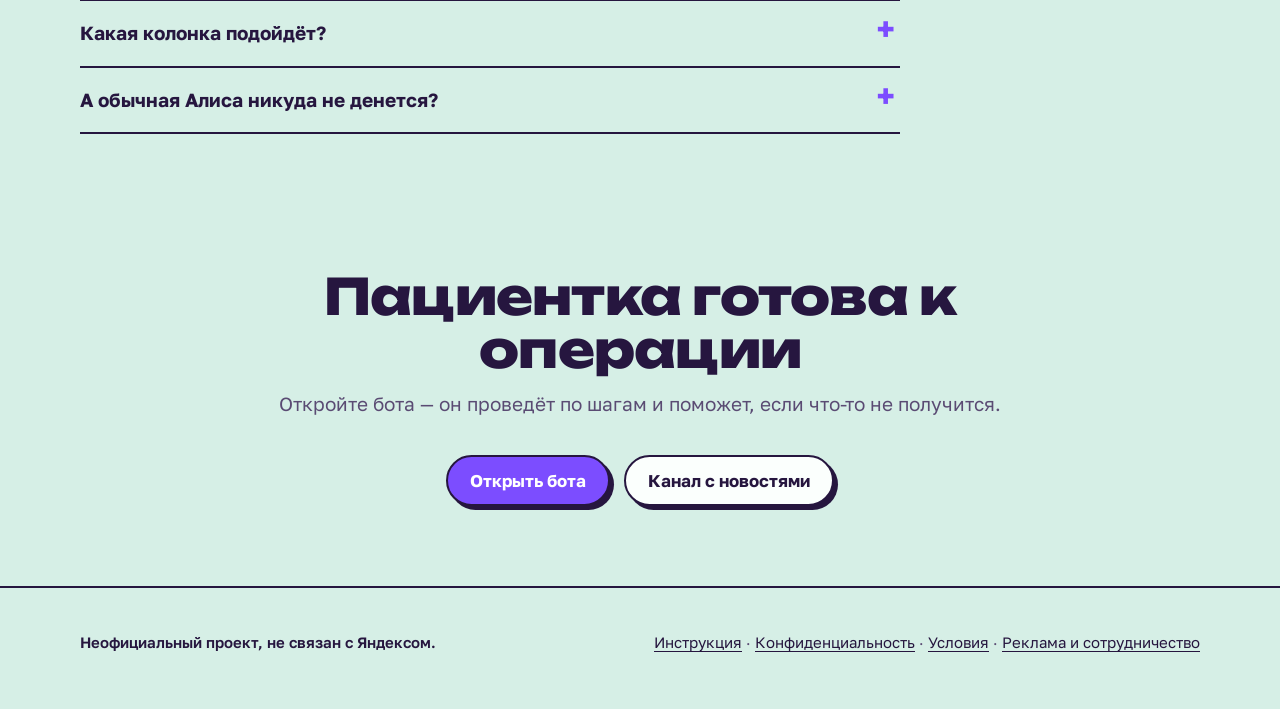
==== commit 9374969b: "Кабинет: избранное «что сказать Алисе», установка как приложение; инструкция может быть открыта всем" ====
--- a/index.html
+++ b/index.html
@@ -46,6 +46,8 @@
           <li>⏱ около 10 минут</li>
           <li>💸 бесплатно</li>
           <li>🇷🇺 в России — без VPN</li>
+          <li>🖥 сервер — одной кнопкой</li>
+          <li>🔐 ключи и пароли не храним</li>
         </ul>
       </div>
 
@@ -170,8 +172,8 @@
       </li>
       <li>
         <h3>Строим дом для мозгов</h3>
-        <p>Бот сам ставит вам личный сервер на бесплатном Vercel. Он только ваш — ключи хранятся там, а не у нас.</p>
-        <p class="time">≈ 2 минуты</p>
+        <p>Ничего настраивать не нужно: регистрируетесь в Vercel через Google, и бот сам создаёт ваш личный сервер одной кнопкой. Ключи хранятся там, а не у нас.</p>
+        <p class="time">≈ 1 минута</p>
       </li>
       <li>
         <h3>Подключаем к колонке</h3>
--- a/styles.css
+++ b/styles.css
@@ -263,3 +263,14 @@
 .chip:focus-visible { outline: 3px solid var(--violet); outline-offset: 2px; }
 .guide-title { margin-top: 12px; }
 @media (max-width: 860px) { .cab-grid { grid-template-columns: 1fr; } #cab-status { grid-row: auto; } }
+.cab-tip { margin: -10px 0 22px; font-size: 15px; color: var(--ink-soft); max-width: 60em; }
+.linkish { background: none; border: 0; padding: 0; font: inherit; color: var(--violet); text-decoration: underline; text-underline-offset: 3px; cursor: pointer; }
+.cab-wide { grid-column: 1 / -1; }
+.tricks { list-style: none; margin: 14px 0 0; padding: 0; display: grid; grid-template-columns: repeat(auto-fill, minmax(300px, 1fr)); gap: 10px; }
+.trick { display: grid; grid-template-columns: auto 1fr auto; gap: 10px; align-items: center; padding: 10px 12px; border: 2px solid var(--line); border-radius: 14px; background: #fff; }
+.trick.fav { border-color: var(--ink); background: #fff4f8; }
+.trick-body { display: grid; gap: 2px; font-size: 15px; }
+.trick-body .phrase { color: var(--ink-soft); font-size: 14px; }
+.trick-link { font-size: 14px; }
+.star { width: 38px; height: 38px; border-radius: 50%; border: 2px solid var(--ink); background: var(--paper); font-size: 20px; line-height: 1; cursor: pointer; color: var(--ink); }
+.trick.fav .star { background: var(--hazard); }
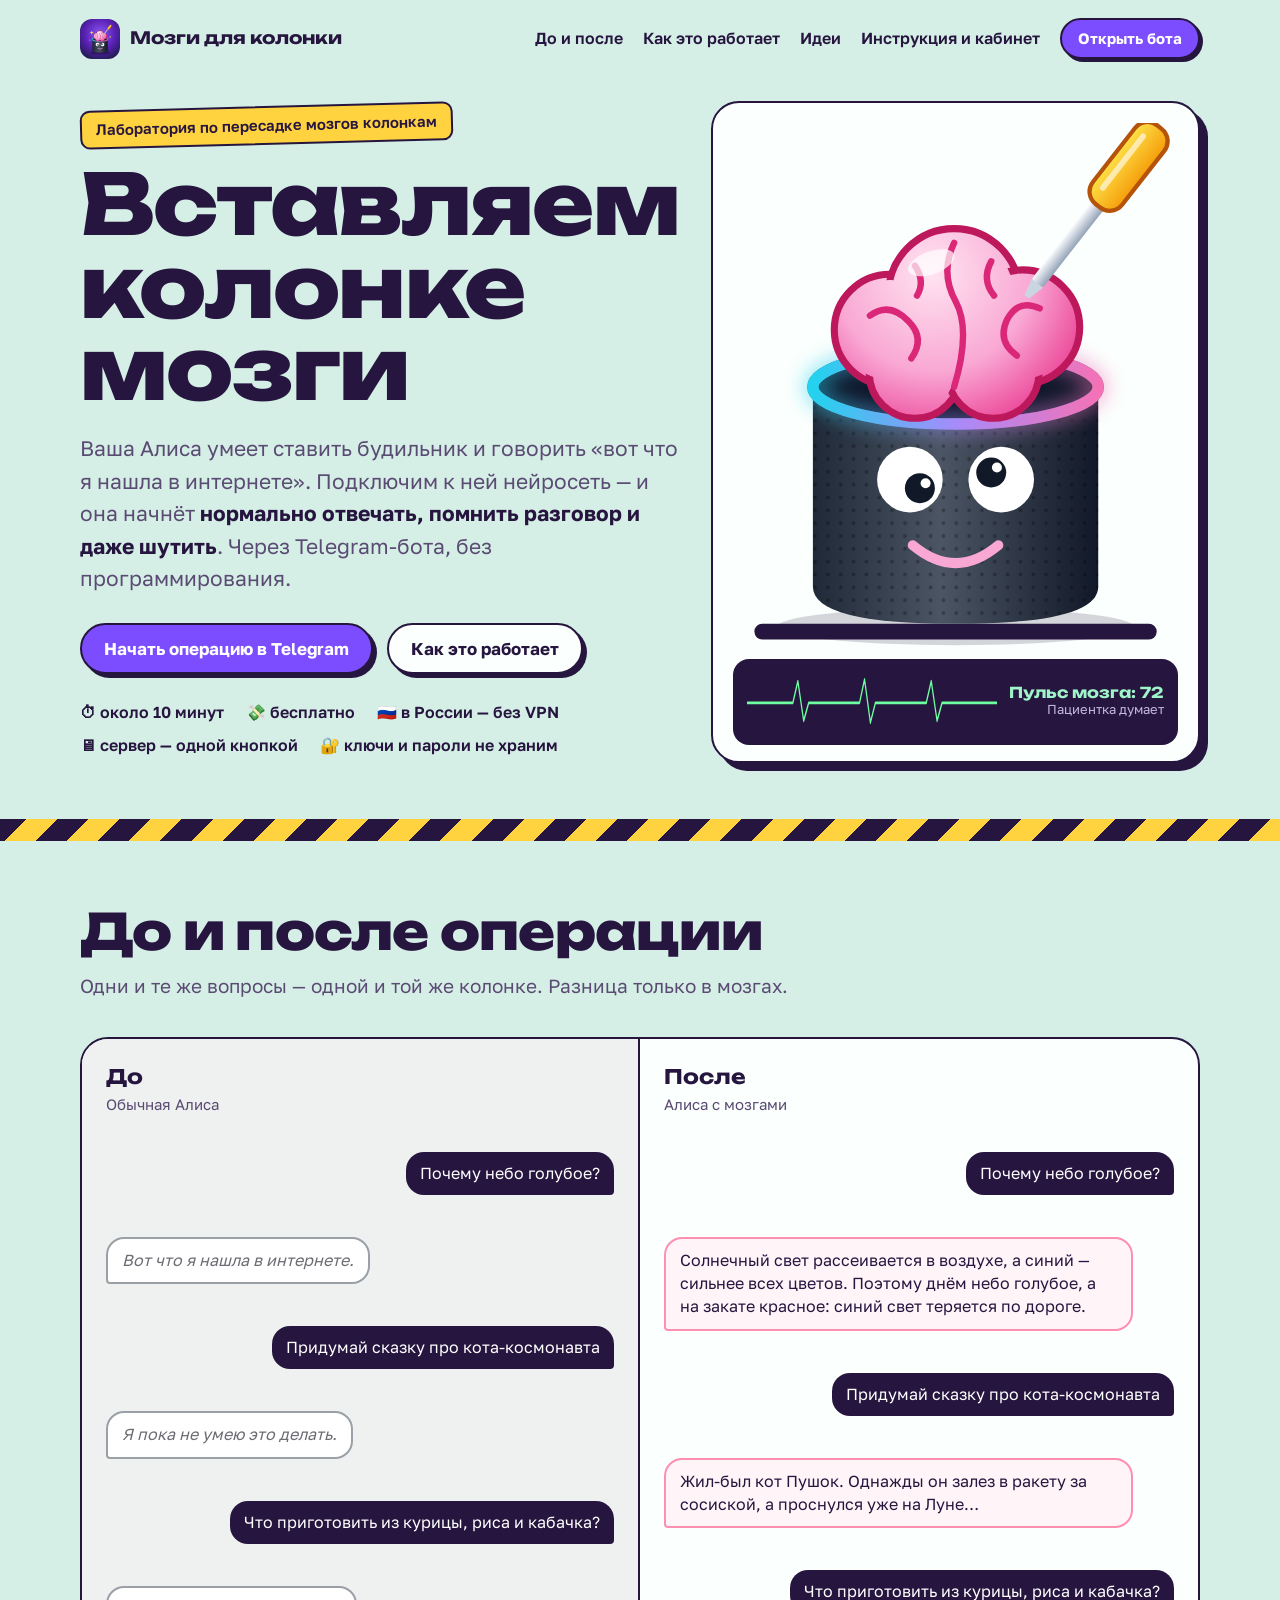
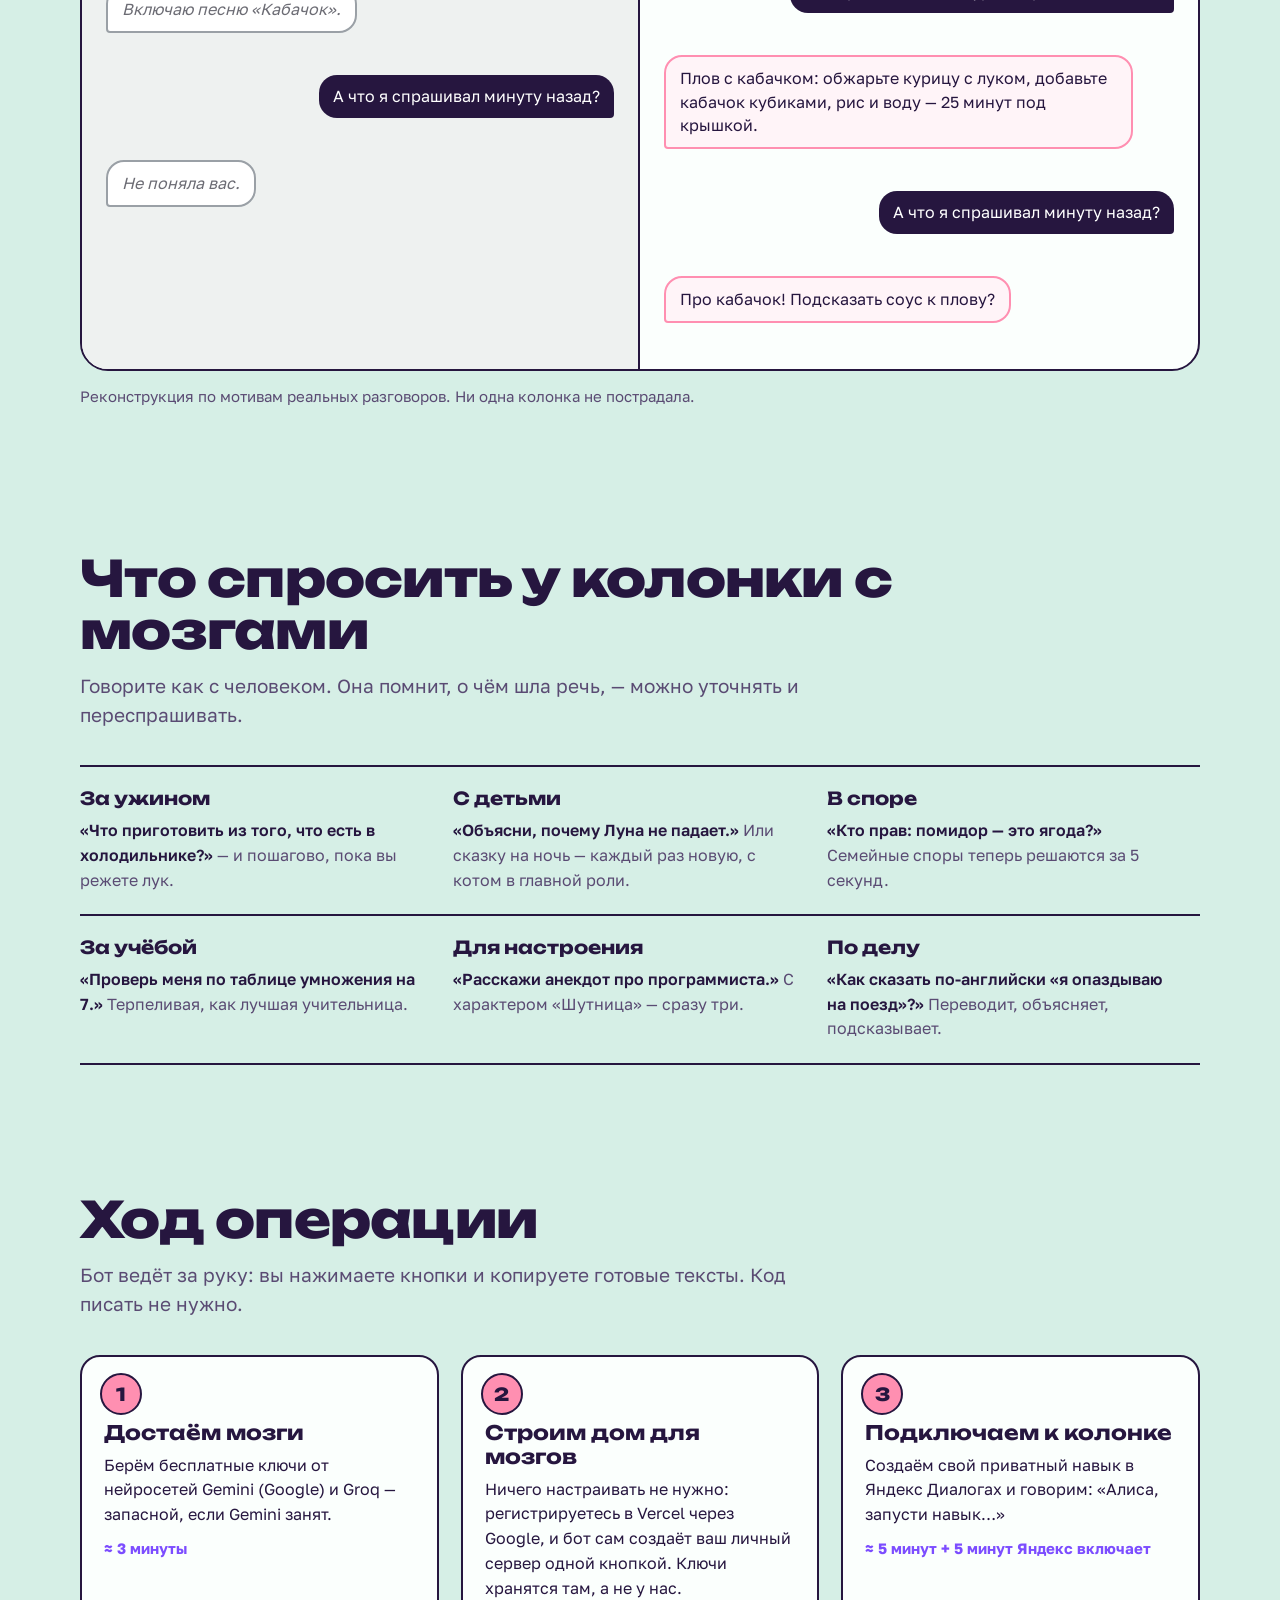
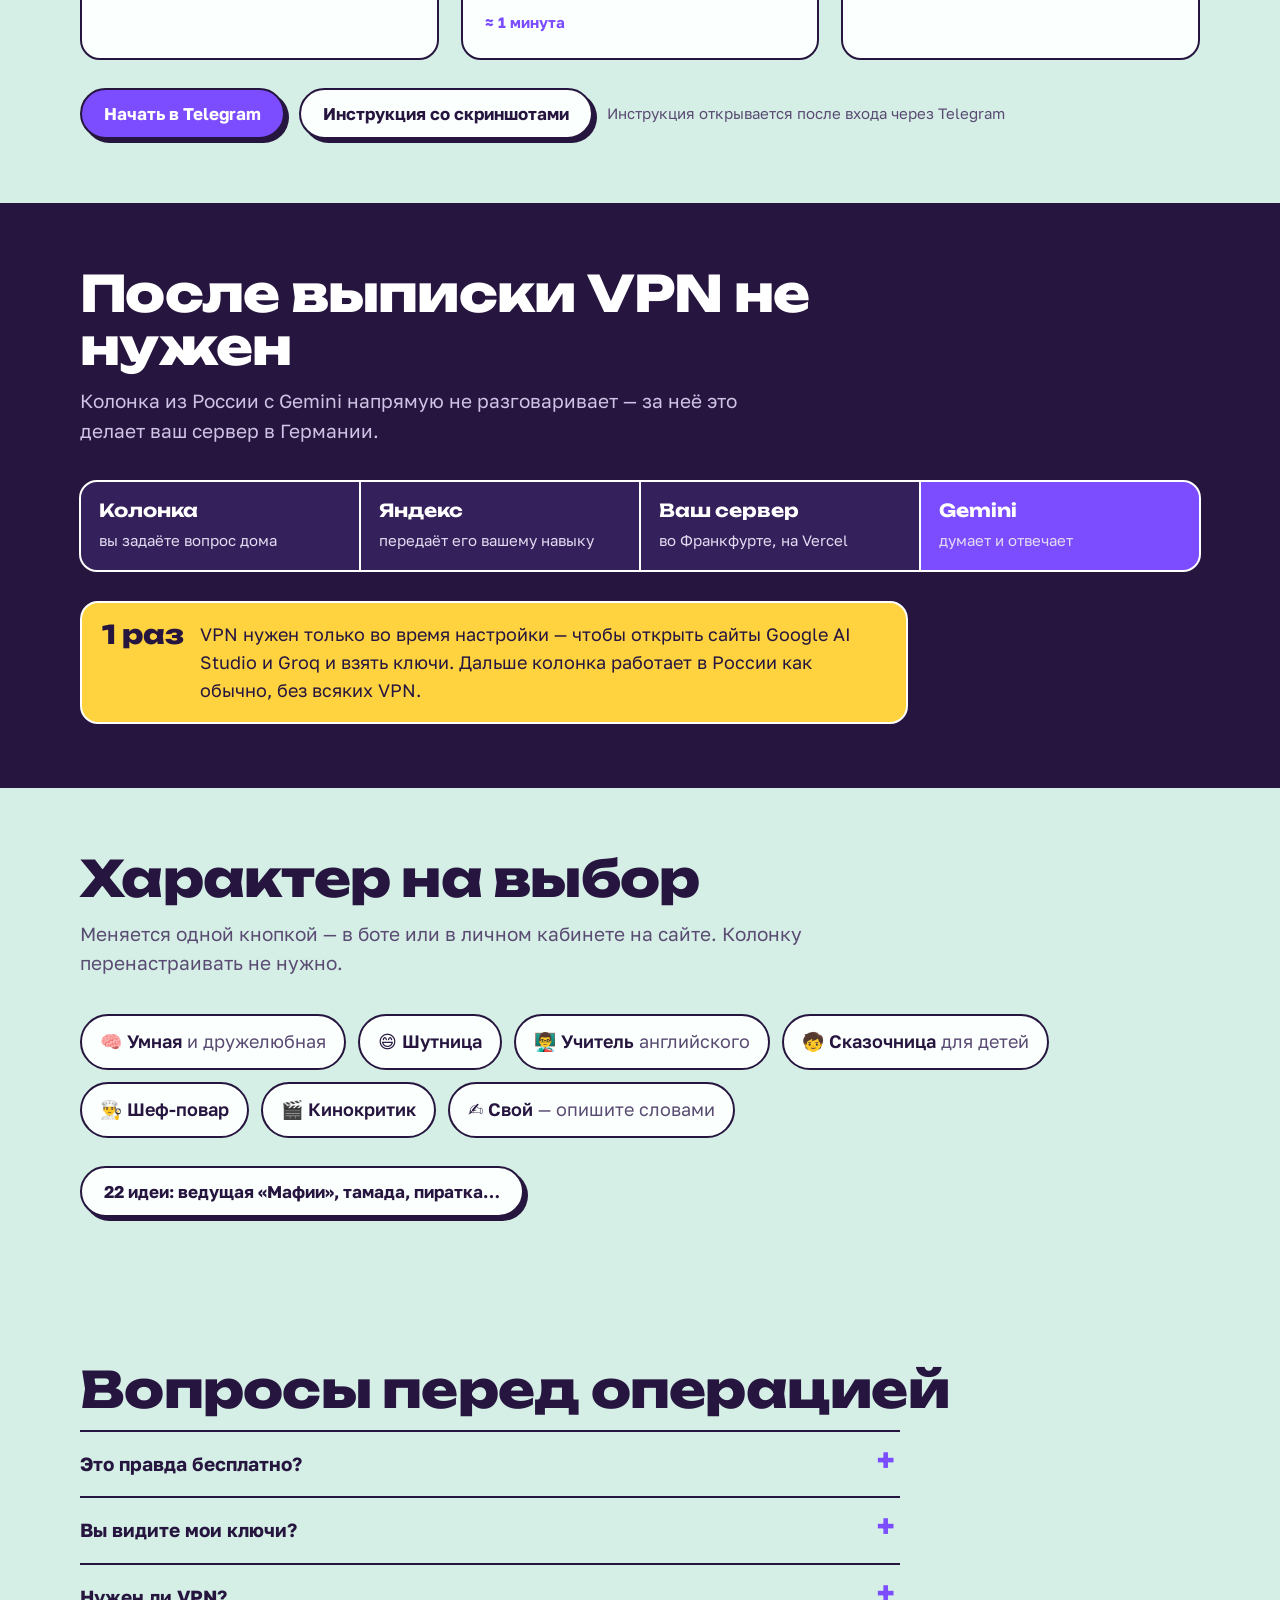
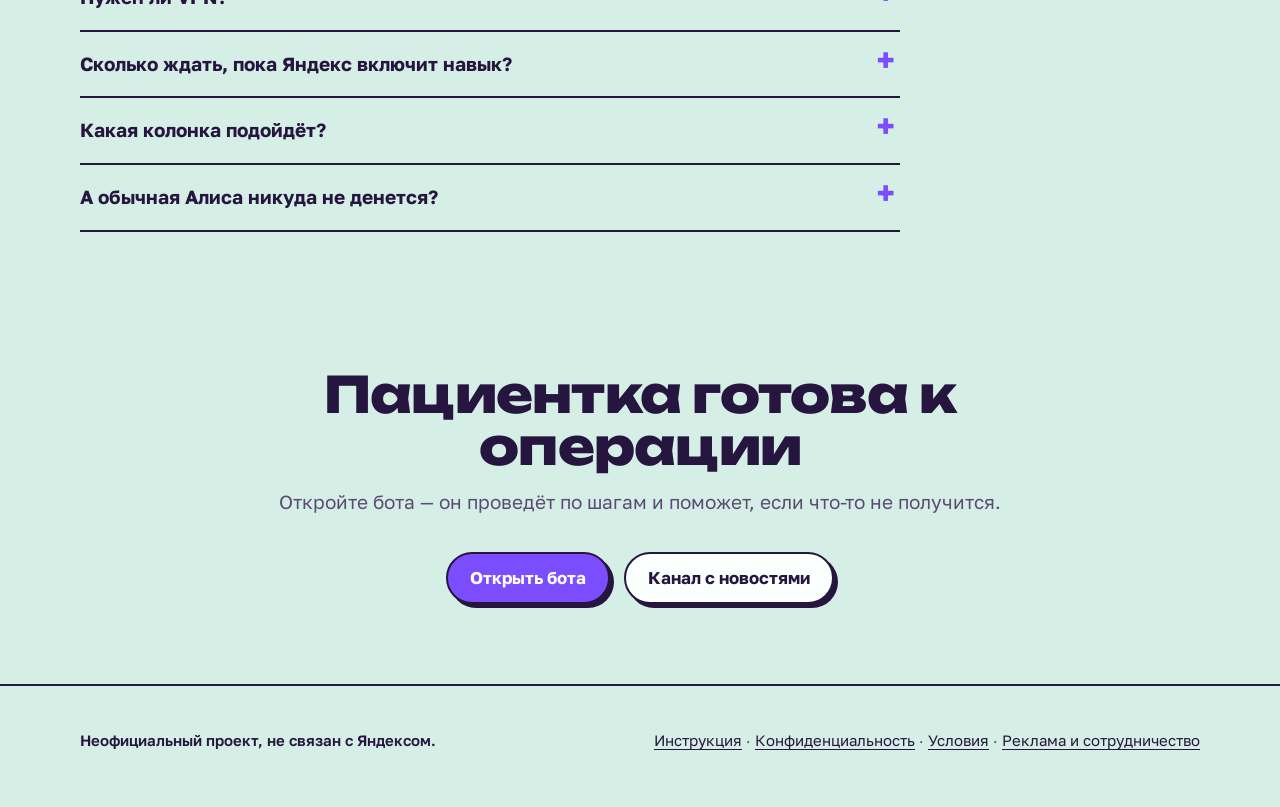
==== commit 213cbc71: "Идеи для колонки (22 характера и игры, включаются одной кнопкой), вход по логину и паролю Co-Authore" ====
--- a/index.html
+++ b/index.html
@@ -26,6 +26,7 @@
   <nav aria-label="Разделы">
     <a href="#do-posle">До и после</a>
     <a href="#operaciya">Как это работает</a>
+    <a href="idei.html">Идеи</a>
     <a href="instrukciya.html">Инструкция и кабинет</a>
     <a class="btn small" data-bot href="https://t.me/alisa_mozgi_dlya_kolonki_bot?start=site">Открыть бота</a>
   </nav>
@@ -217,6 +218,7 @@
       <li>🎬 Кинокритик</li>
       <li>✍️ Свой <span>— опишите словами</span></li>
     </ul>
+    <p class="after-steps"><a class="btn ghost" href="idei.html">22 идеи: ведущая «Мафии», тамада, пиратка…</a></p>
   </section>
 
   <section class="wrap block" id="voprosy">
--- a/styles.css
+++ b/styles.css
@@ -274,3 +274,25 @@
 .trick-link { font-size: 14px; }
 .star { width: 38px; height: 38px; border-radius: 50%; border: 2px solid var(--ink); background: var(--paper); font-size: 20px; line-height: 1; cursor: pointer; color: var(--ink); }
 .trick.fav .star { background: var(--hazard); }
+
+/* ---------- идеи ---------- */
+.filters { display: flex; flex-wrap: wrap; gap: 8px; margin: 8px 0 20px; }
+.idea-group { padding-block: 20px 8px; }
+.idea-group h2 { font-size: clamp(24px, 3.4vw, 34px); }
+.ideas { list-style: none; margin: 0; padding: 0; display: grid; grid-template-columns: repeat(auto-fill, minmax(280px, 1fr)); gap: 16px; }
+.idea { position: relative; background: var(--paper); border: 2px solid var(--ink); border-radius: 20px; padding: 20px 20px 18px; display: flex; flex-direction: column; }
+.idea-emoji { font-size: 34px; line-height: 1; margin-bottom: 10px; }
+.idea h3 { font: 700 19px/1.25 var(--display); margin: 0 0 6px; }
+.idea p { margin: 0 0 10px; font-size: 16px; color: var(--ink-soft); }
+.idea details { margin: 0 0 14px; font-size: 15px; }
+.idea summary { cursor: pointer; font-weight: 600; color: var(--violet); }
+.idea blockquote { margin: 8px 0 0; padding: 10px 12px; background: #f1f7f4; border-left: 4px solid var(--brain); border-radius: 8px; }
+.idea-actions { margin-top: auto; display: flex; flex-wrap: wrap; gap: 8px; }
+.idea-actions .btn { white-space: normal; }
+.pass-login { margin-top: 16px; }
+.pass-login summary { cursor: pointer; font-weight: 600; color: var(--violet); }
+.pass-form { display: grid; gap: 10px; margin-top: 12px; max-width: 360px; }
+.pass-form label { display: grid; gap: 4px; font-weight: 600; font-size: 15px; }
+.pass-form input { font: 400 17px var(--body); padding: 10px 12px; border: 2px solid var(--ink); border-radius: 12px; background: #fff; color: var(--ink); }
+.pass-form input:focus-visible { outline: 3px solid var(--violet); outline-offset: 1px; }
+.pass-form .btn { justify-self: start; }
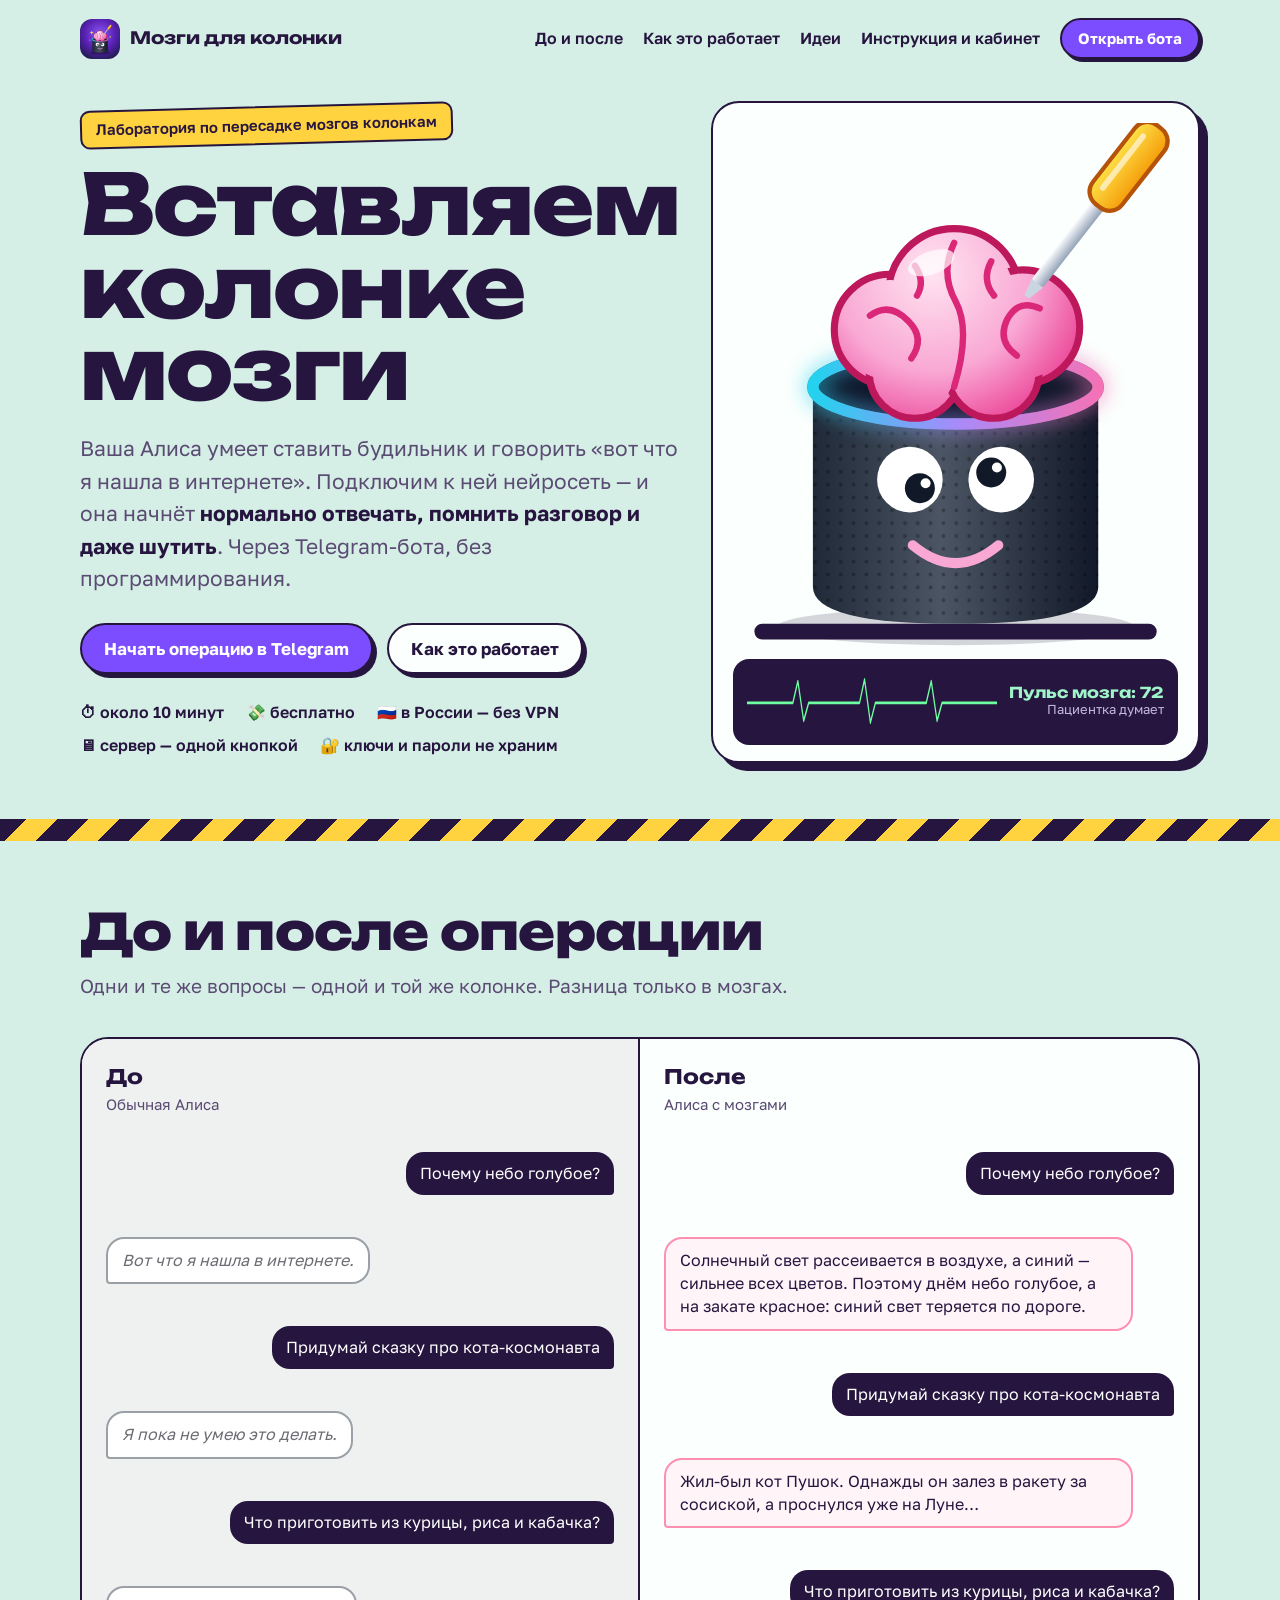
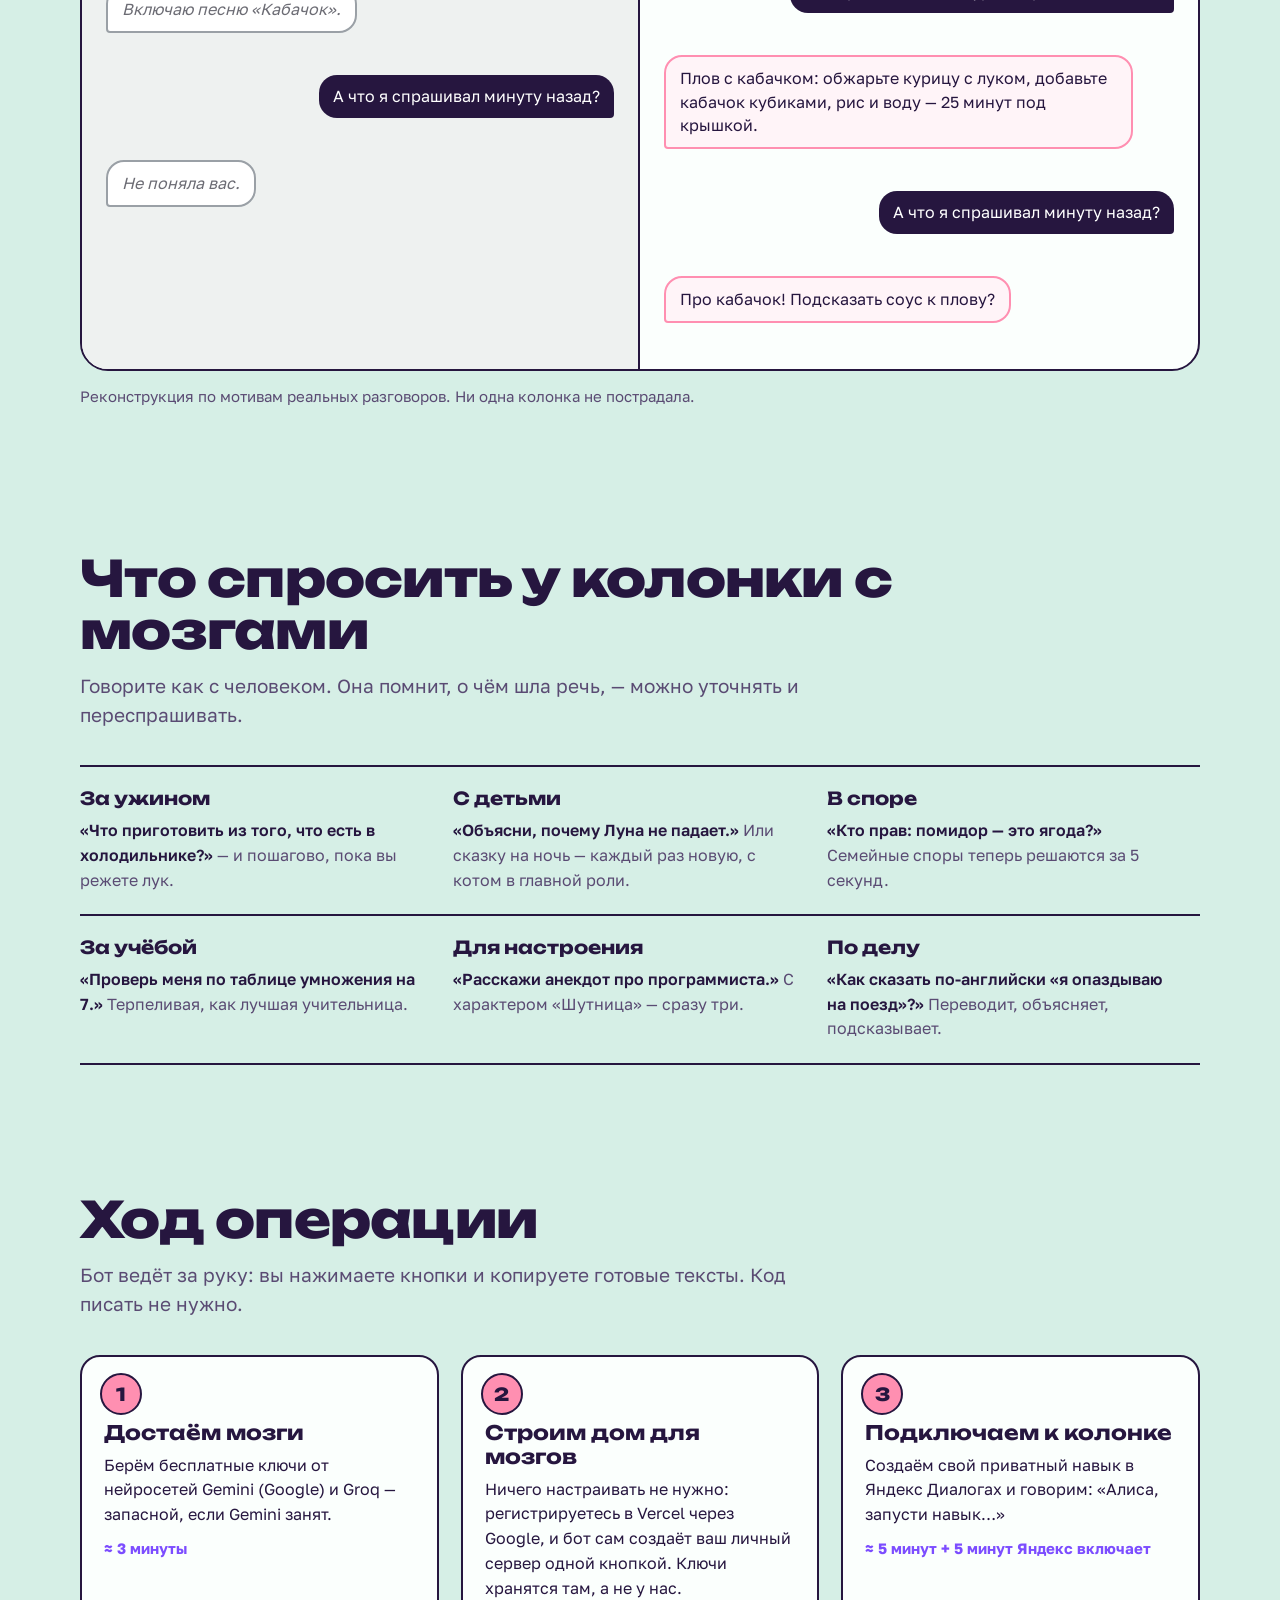
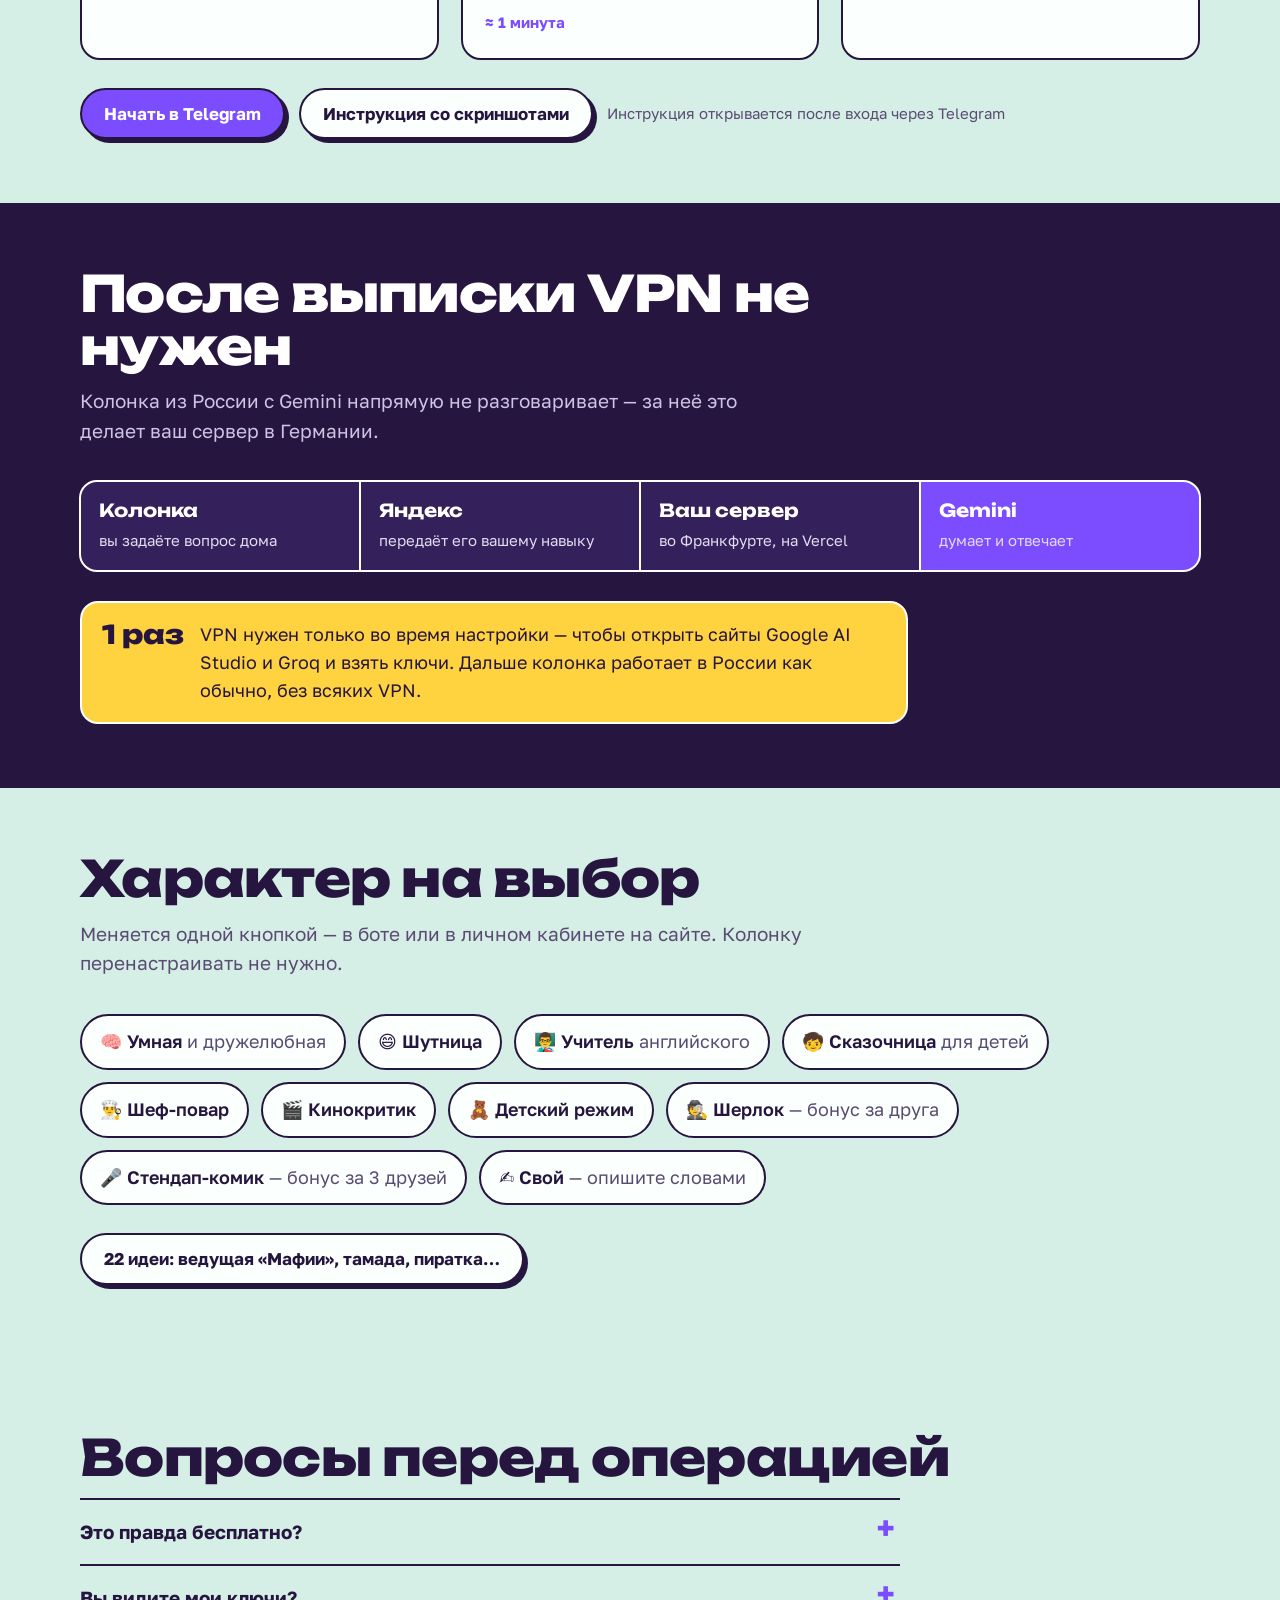
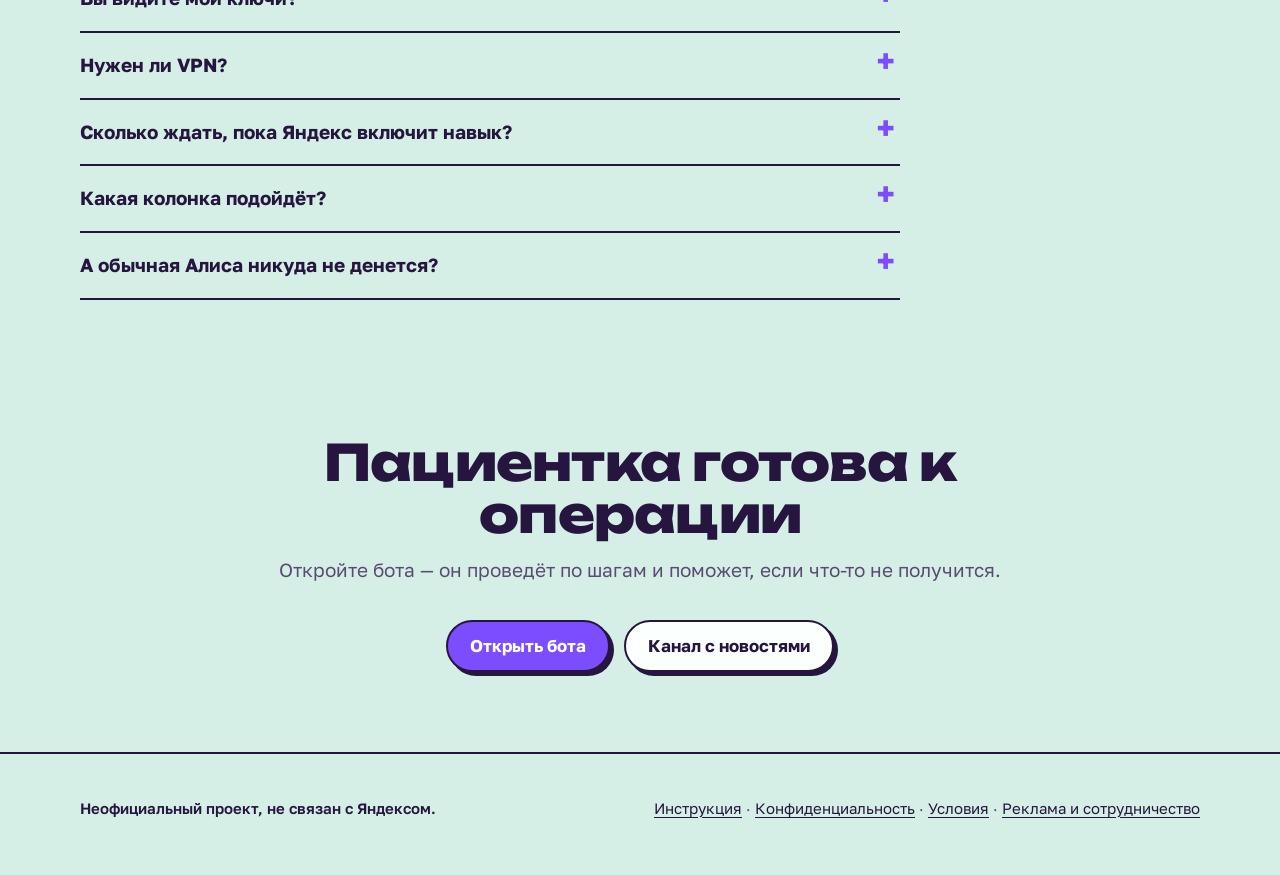
==== commit fba615dd: "Кабинет: звание, статистика колонки, бонусные характеры за друзей Co-Authored-By: Claude Opus 5.5 <n" ====
--- a/index.html
+++ b/index.html
@@ -216,6 +216,9 @@
       <li>🧒 Сказочница <span>для детей</span></li>
       <li>👨‍🍳 Шеф-повар</li>
       <li>🎬 Кинокритик</li>
+      <li>🧸 Детский режим</li>
+      <li>🕵️ Шерлок <span>— бонус за друга</span></li>
+      <li>🎤 Стендап-комик <span>— бонус за 3 друзей</span></li>
       <li>✍️ Свой <span>— опишите словами</span></li>
     </ul>
     <p class="after-steps"><a class="btn ghost" href="idei.html">22 идеи: ведущая «Мафии», тамада, пиратка…</a></p>
--- a/styles.css
+++ b/styles.css
@@ -26,6 +26,7 @@
 }
 img, svg { max-width: 100%; display: block; }
 img { height: auto; }
+[hidden] { display: none !important; }
 a { color: var(--violet); text-underline-offset: 3px; }
 a:focus-visible, button:focus-visible, summary:focus-visible {
   outline: 3px solid var(--violet); outline-offset: 3px; border-radius: 6px;
@@ -296,3 +297,16 @@
 .pass-form input { font: 400 17px var(--body); padding: 10px 12px; border: 2px solid var(--ink); border-radius: 12px; background: #fff; color: var(--ink); }
 .pass-form input:focus-visible { outline: 3px solid var(--violet); outline-offset: 1px; }
 .pass-form .btn { justify-self: start; }
+
+/* ---------- регистрация: шаги доступа ---------- */
+.steps-mini { list-style: none; display: flex; flex-wrap: wrap; gap: 6px; padding: 0; margin: 0 0 18px; counter-reset: m; }
+.steps-mini li { counter-increment: m; padding: 6px 12px 6px 8px; border-radius: 999px; border: 2px solid var(--line); font-size: 14px; font-weight: 600; color: var(--ink-soft); }
+.steps-mini li::before { content: counter(m); display: inline-grid; place-items: center; width: 20px; height: 20px; margin-right: 6px; border-radius: 50%; background: var(--line); color: var(--ink); font-size: 12px; }
+.steps-mini li.on { border-color: var(--ink); color: var(--ink); background: var(--hazard); }
+.steps-mini li.done { color: var(--ink); }
+.steps-mini li.done::before { content: '✓'; background: var(--brain); }
+.tabs { display: flex; flex-wrap: wrap; gap: 8px; margin-bottom: 4px; }
+.memlist { list-style: none; padding: 0; margin: 12px 0 0; display: grid; gap: 8px; }
+.mem { display: grid; grid-template-columns: 1fr auto auto; gap: 10px; align-items: center; padding: 10px 12px; background: #fff; border: 2px solid var(--line); border-radius: 14px; }
+.mem small { color: var(--ink-soft); font-size: 13px; }
+.chip.locked { opacity: .6; border-style: dashed; }
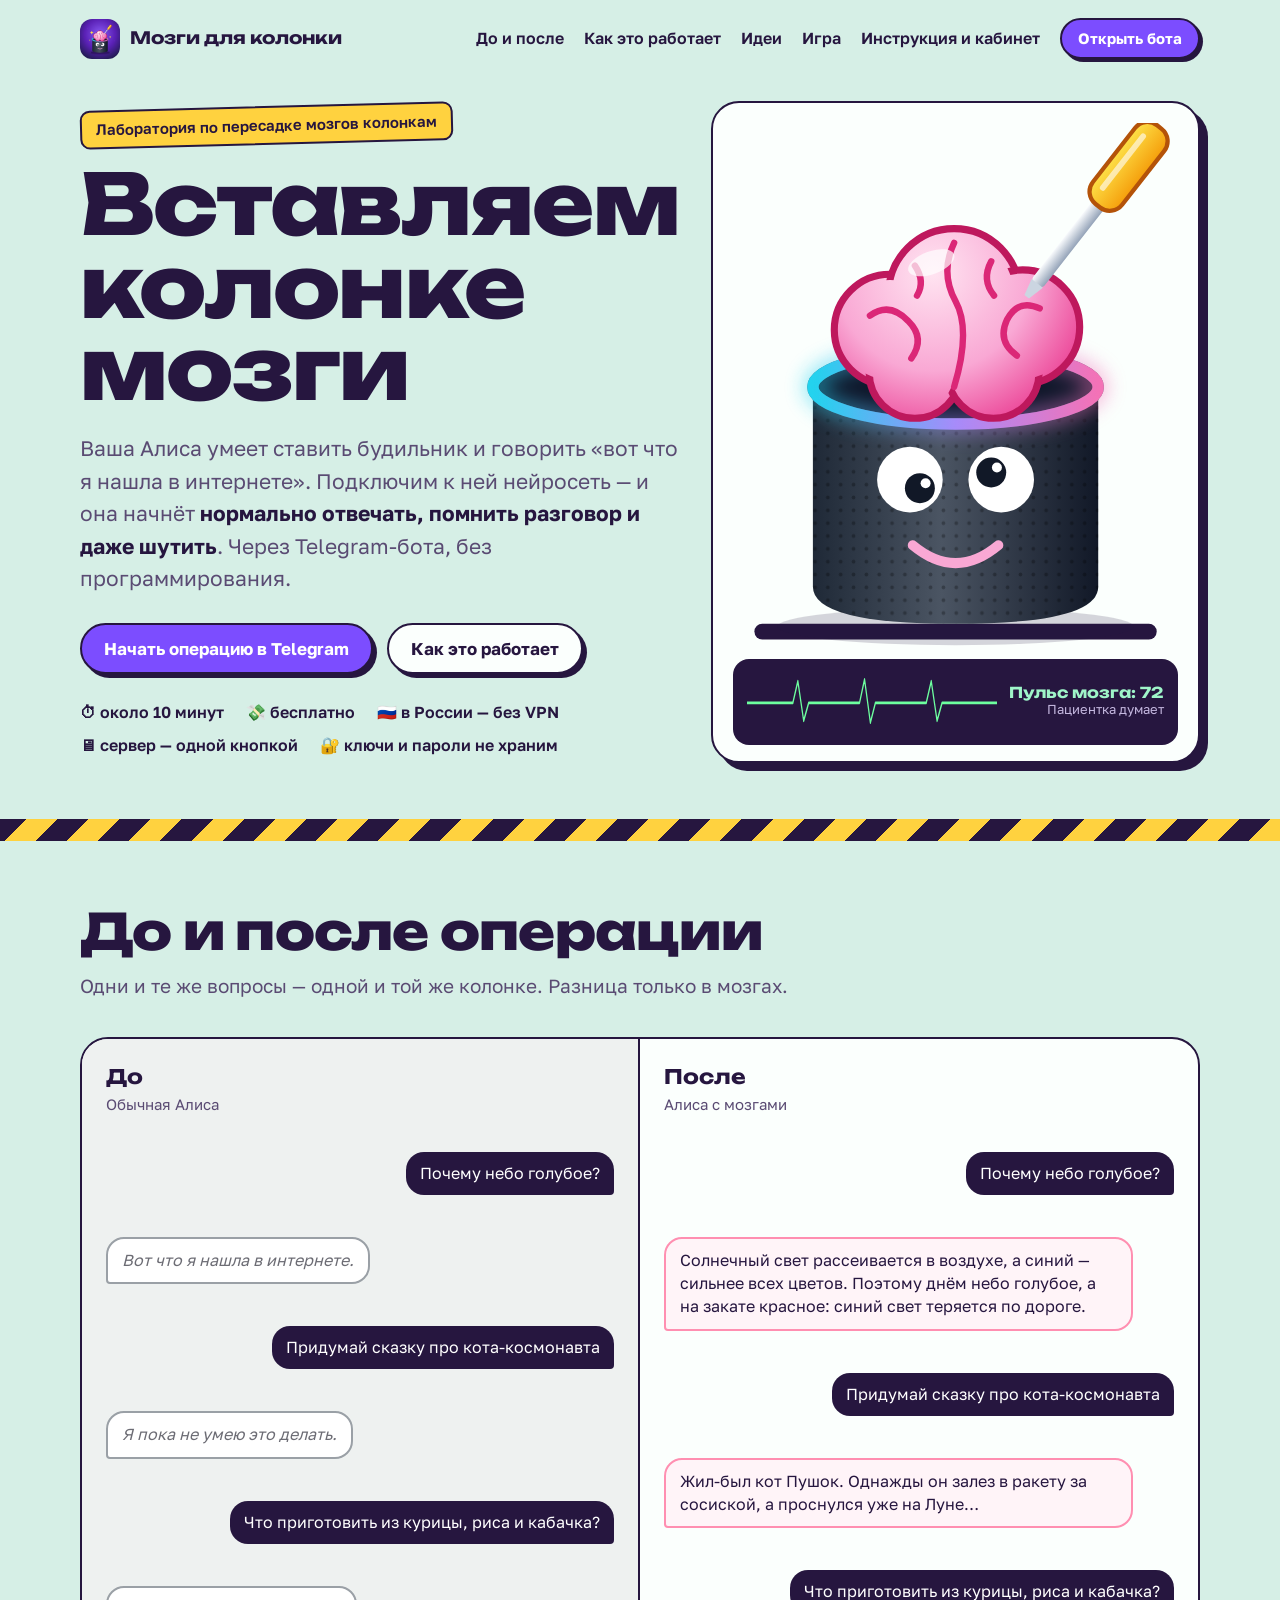
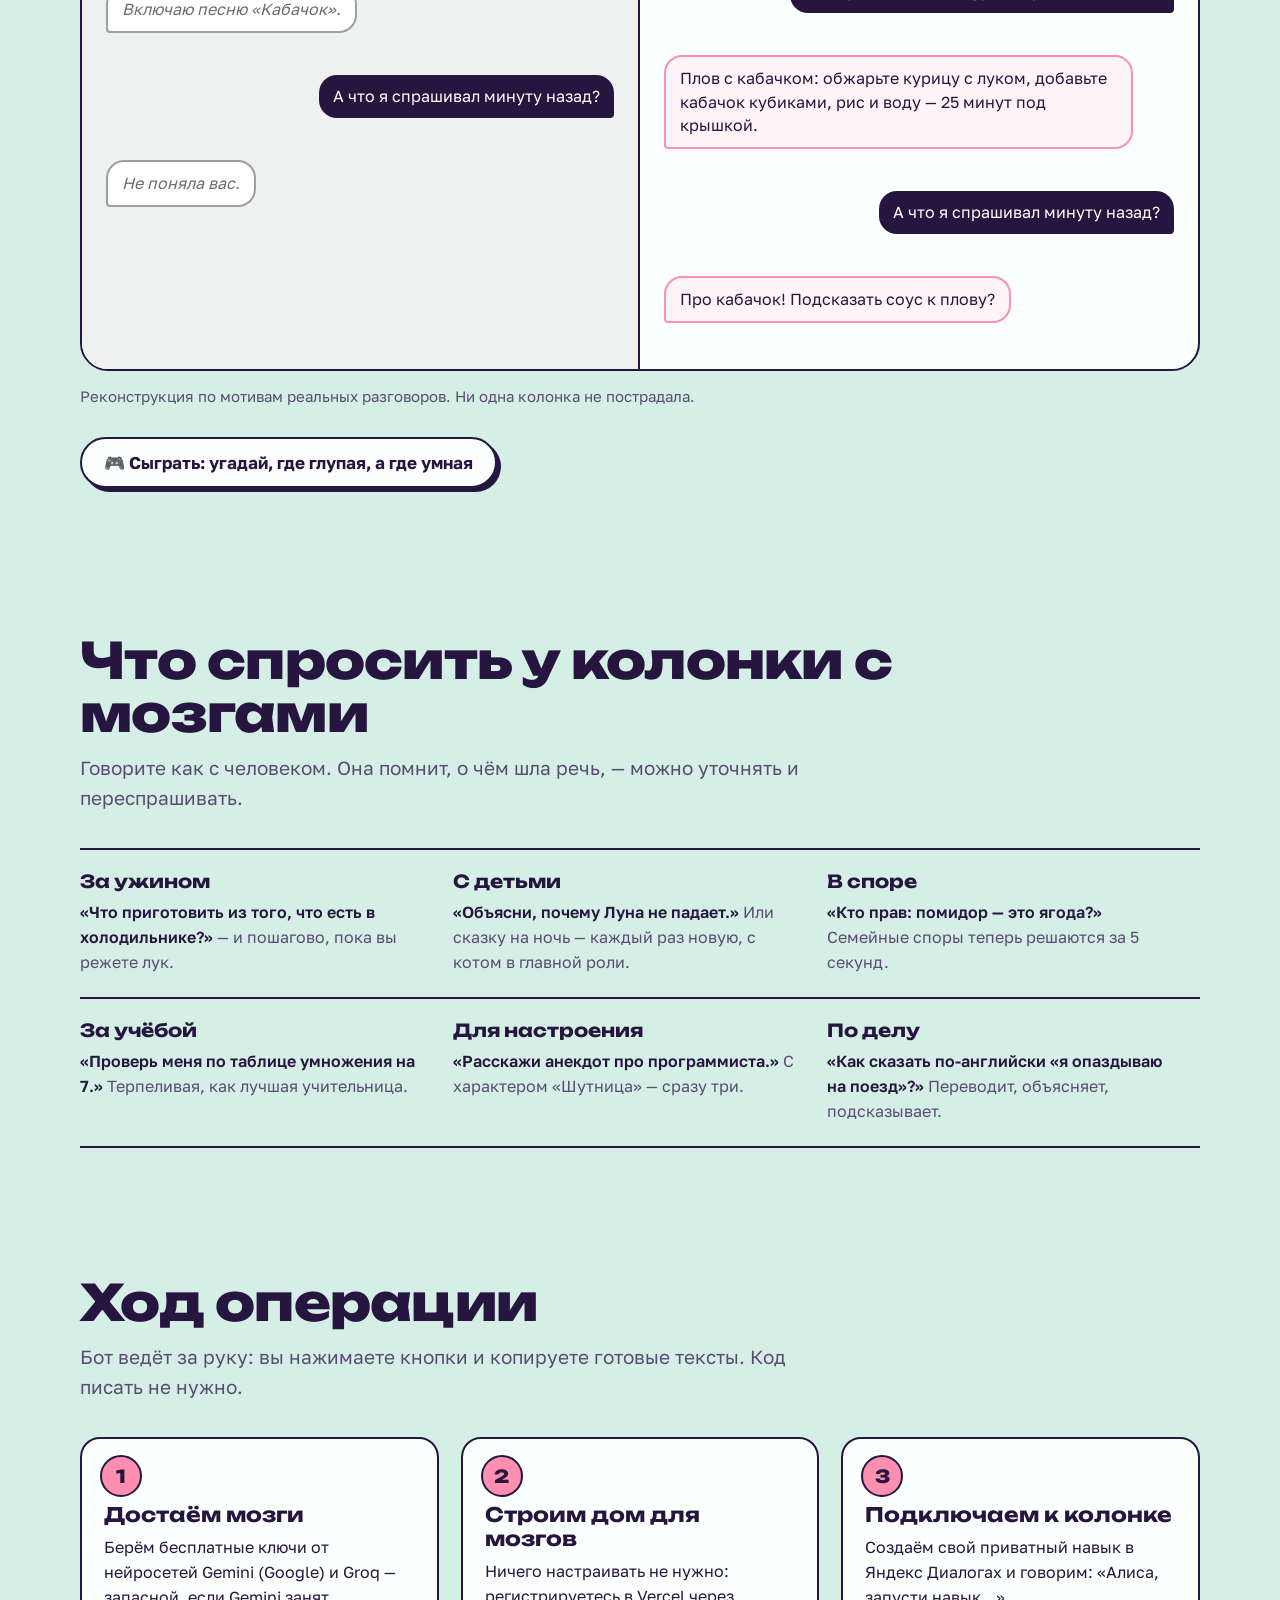
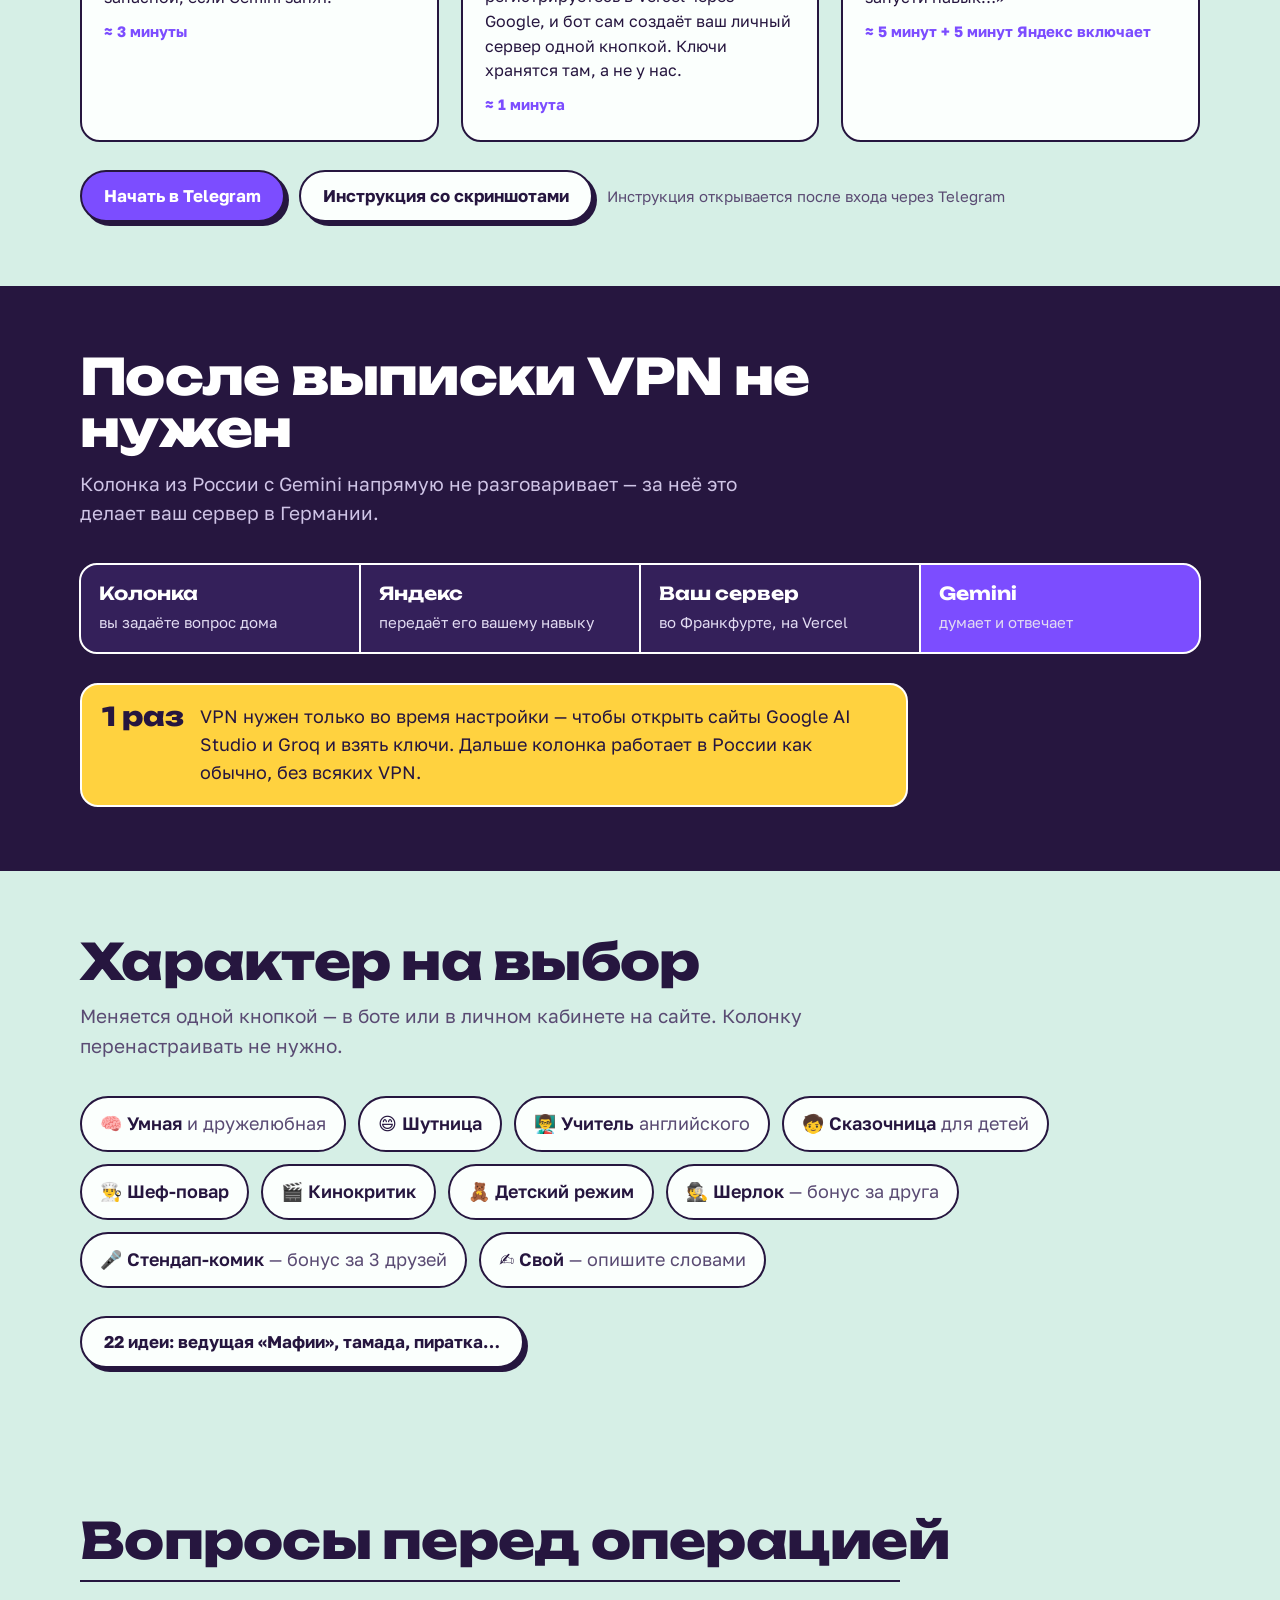
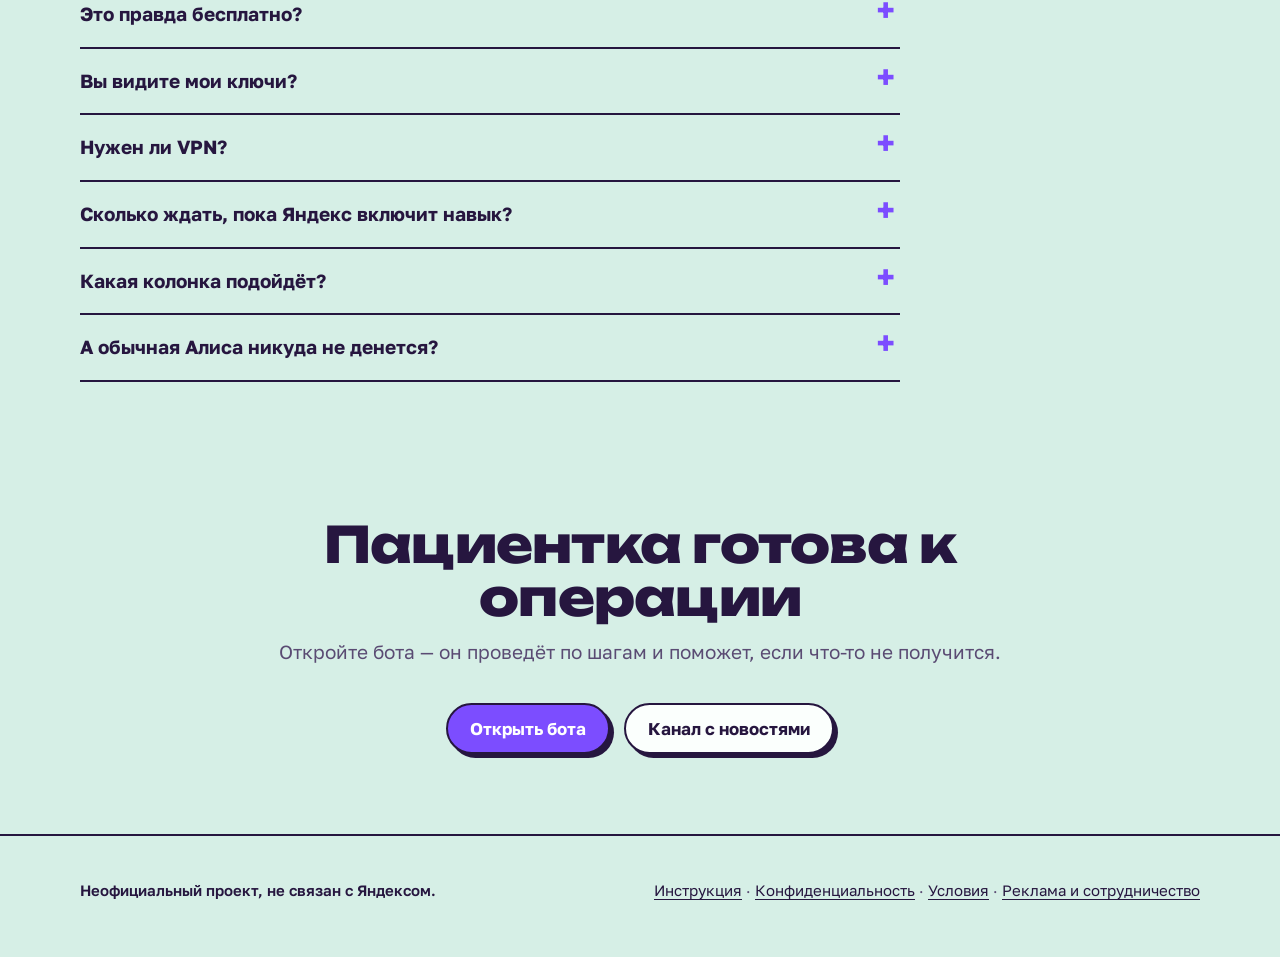
==== commit f8a899b2: "Игра «Глупая или умная?» — 10 вопросов, звания, поделиться результатом Co-Authored-By: Claude Opus 5" ====
--- a/index.html
+++ b/index.html
@@ -27,6 +27,7 @@
     <a href="#do-posle">До и после</a>
     <a href="#operaciya">Как это работает</a>
     <a href="idei.html">Идеи</a>
+    <a href="igra.html">Игра</a>
     <a href="instrukciya.html">Инструкция и кабинет</a>
     <a class="btn small" data-bot href="https://t.me/alisa_mozgi_dlya_kolonki_bot?start=site">Открыть бота</a>
   </nav>
@@ -147,6 +148,7 @@
       </div>
     </div>
     <p class="versus-foot">Реконструкция по мотивам реальных разговоров. Ни одна колонка не пострадала.</p>
+    <p class="after-steps"><a class="btn ghost" href="igra.html">🎮 Сыграть: угадай, где глупая, а где умная</a></p>
   </section>
 
   <section class="wrap block" id="sprosit">
--- a/styles.css
+++ b/styles.css
@@ -310,3 +310,14 @@
 .mem { display: grid; grid-template-columns: 1fr auto auto; gap: 10px; align-items: center; padding: 10px 12px; background: #fff; border: 2px solid var(--line); border-radius: 14px; }
 .mem small { color: var(--ink-soft); font-size: 13px; }
 .chip.locked { opacity: .6; border-style: dashed; }
+
+/* ---------- игра ---------- */
+.game-card { max-width: 720px; background: var(--paper); border: 2px solid var(--ink); border-radius: var(--r-big); padding: 26px; box-shadow: 8px 8px 0 var(--ink); margin-bottom: 18px; display: grid; gap: 14px; }
+.game-progress { margin: 0; font-weight: 600; color: var(--ink-soft); font-size: 15px; }
+.game-q { justify-self: end; font-size: 18px; }
+.game-a { justify-self: start; font-size: 18px; background: #fff; }
+.game-choices { display: flex; flex-wrap: wrap; gap: 10px; }
+.game-choices .btn.right { background: #c9f2d9; }
+.game-choices .btn.wrong { background: #ffd6dc; }
+.game-why { margin: 0; padding: 12px 14px; background: #f1f7f4; border-left: 4px solid var(--brain); border-radius: 8px; }
+#g-next { justify-self: start; }
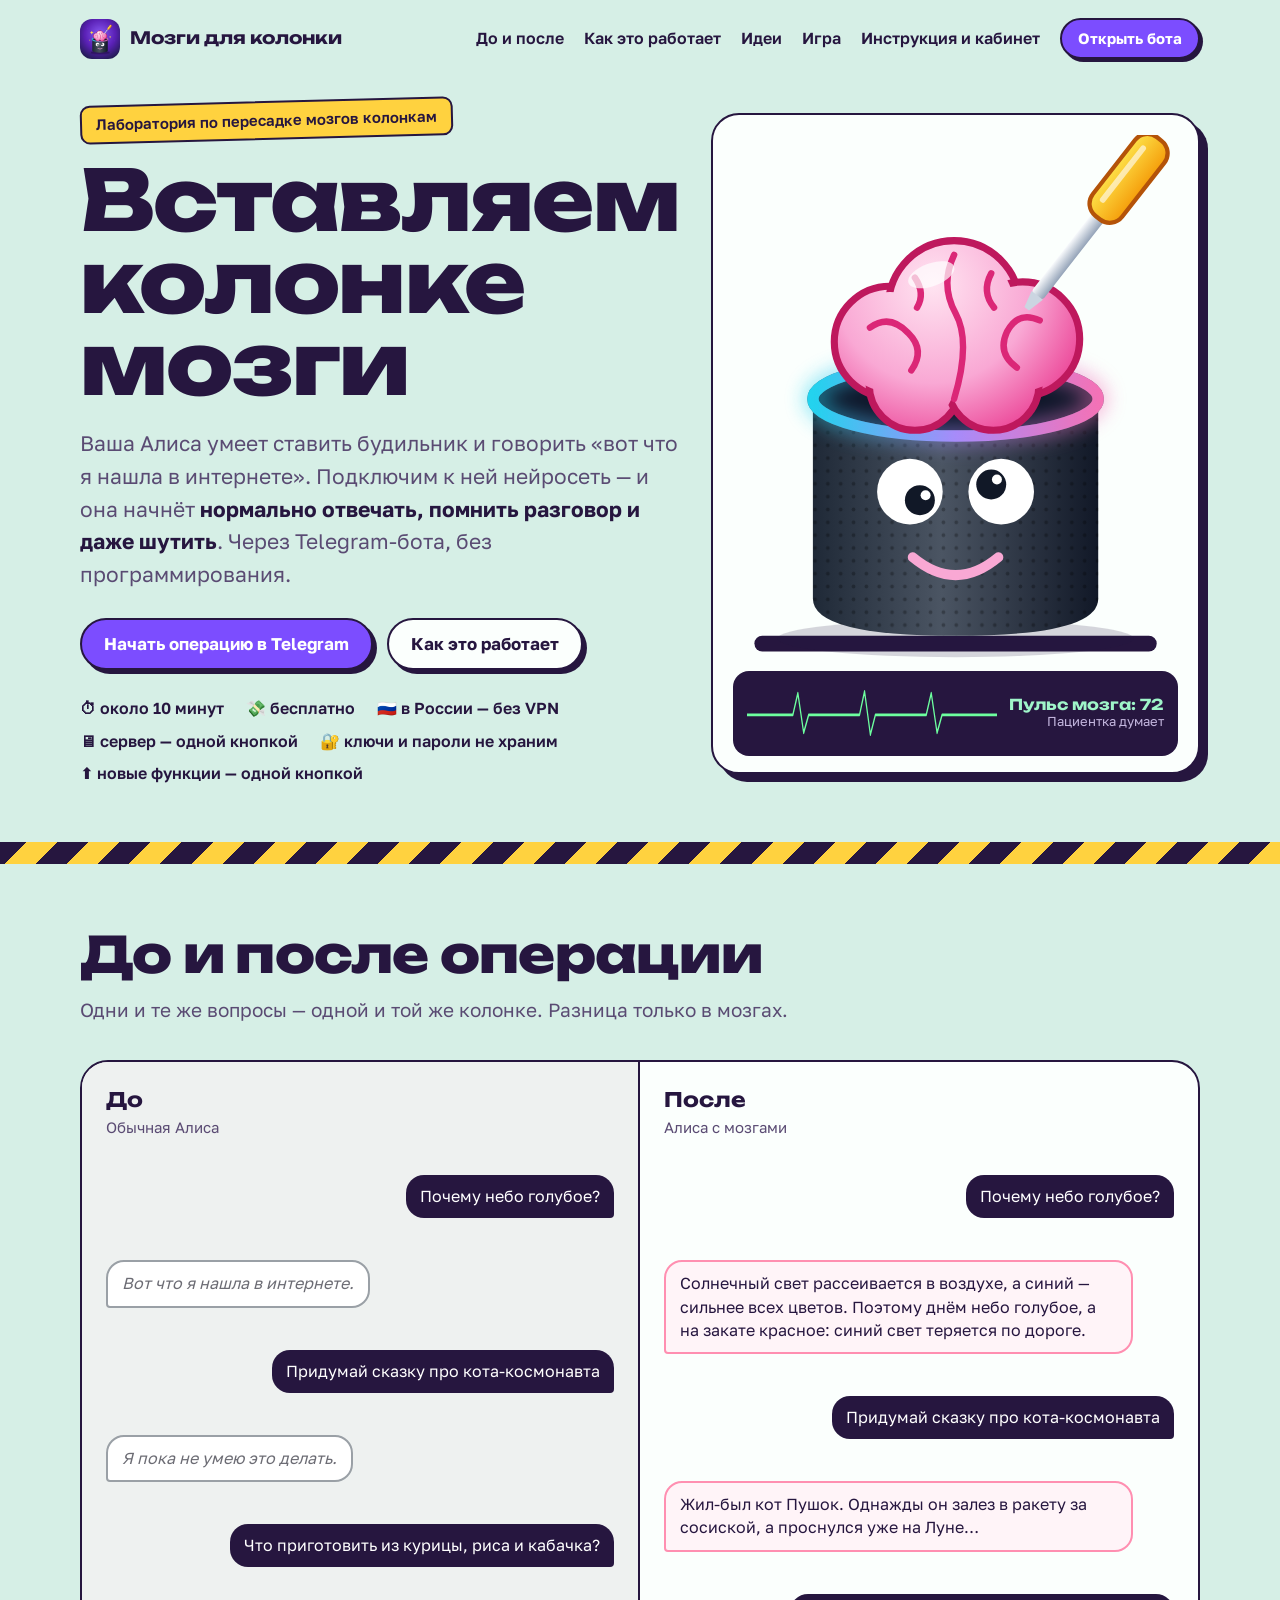
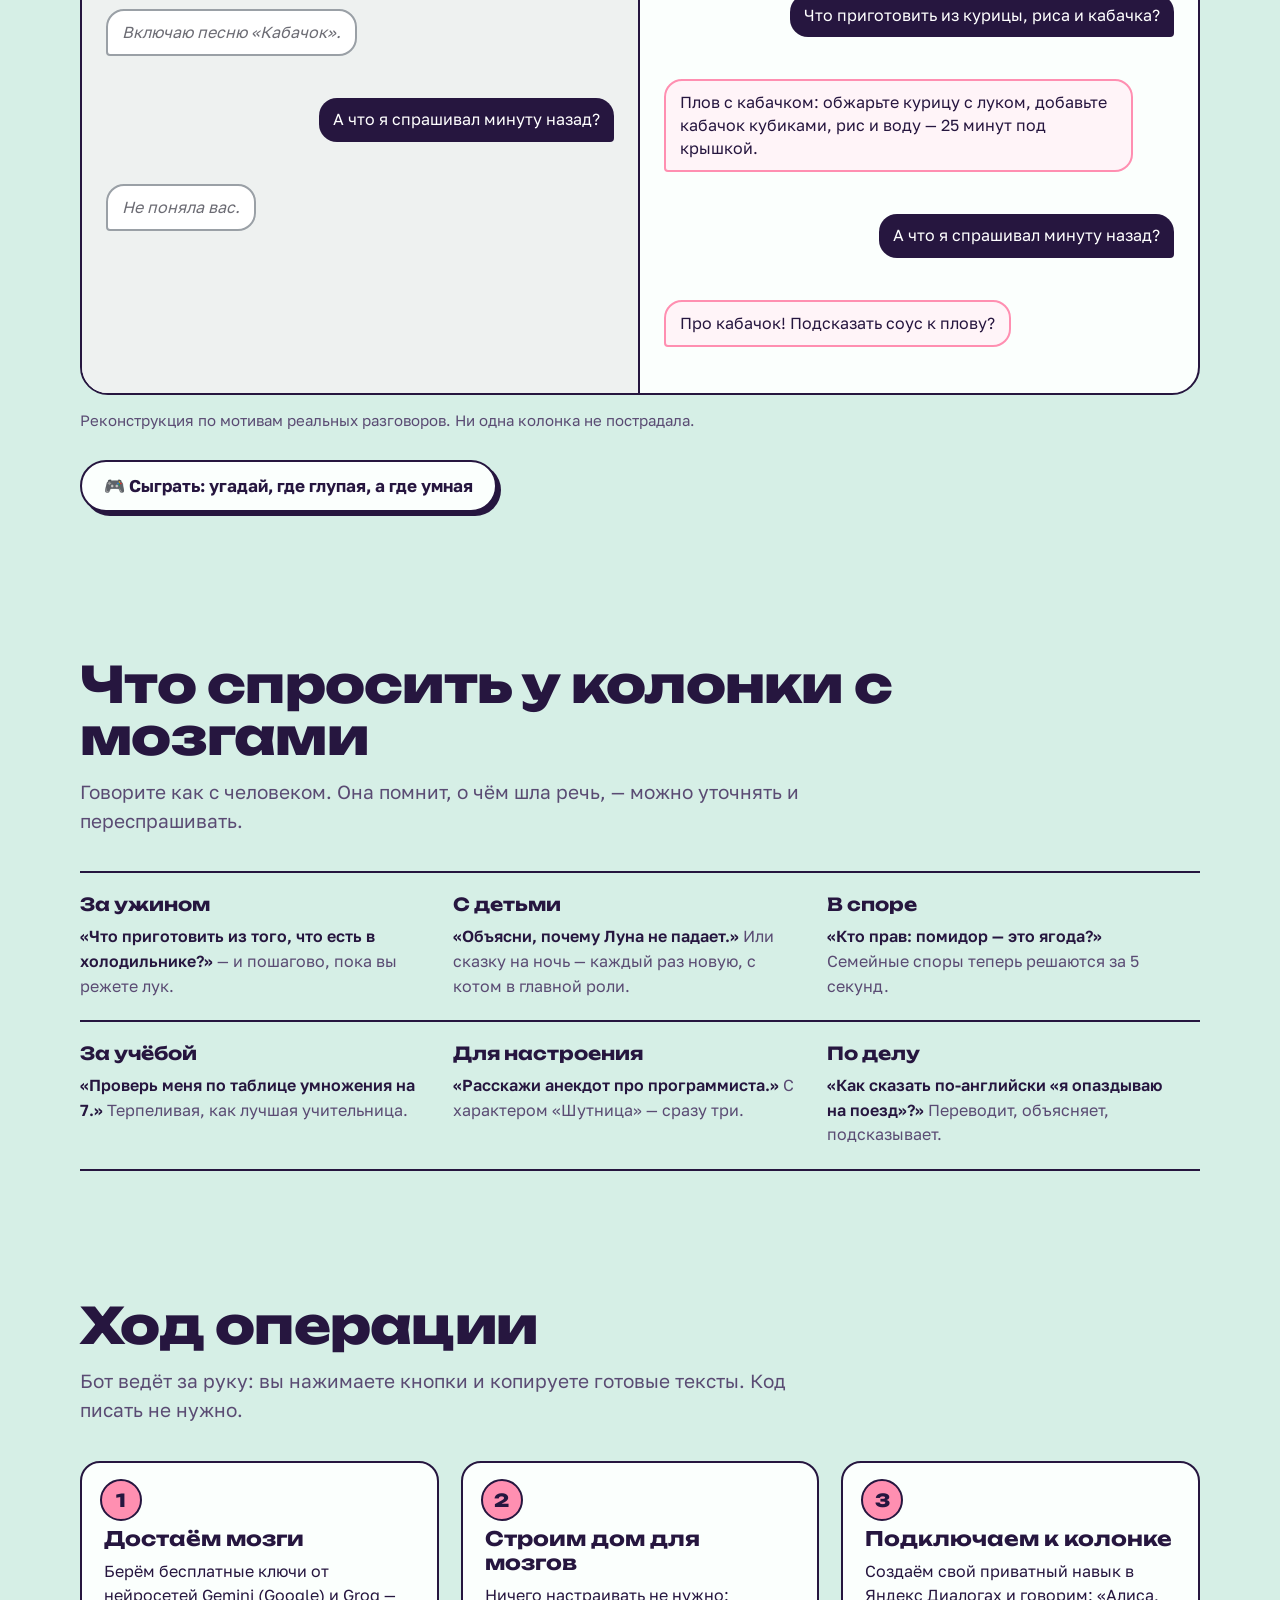
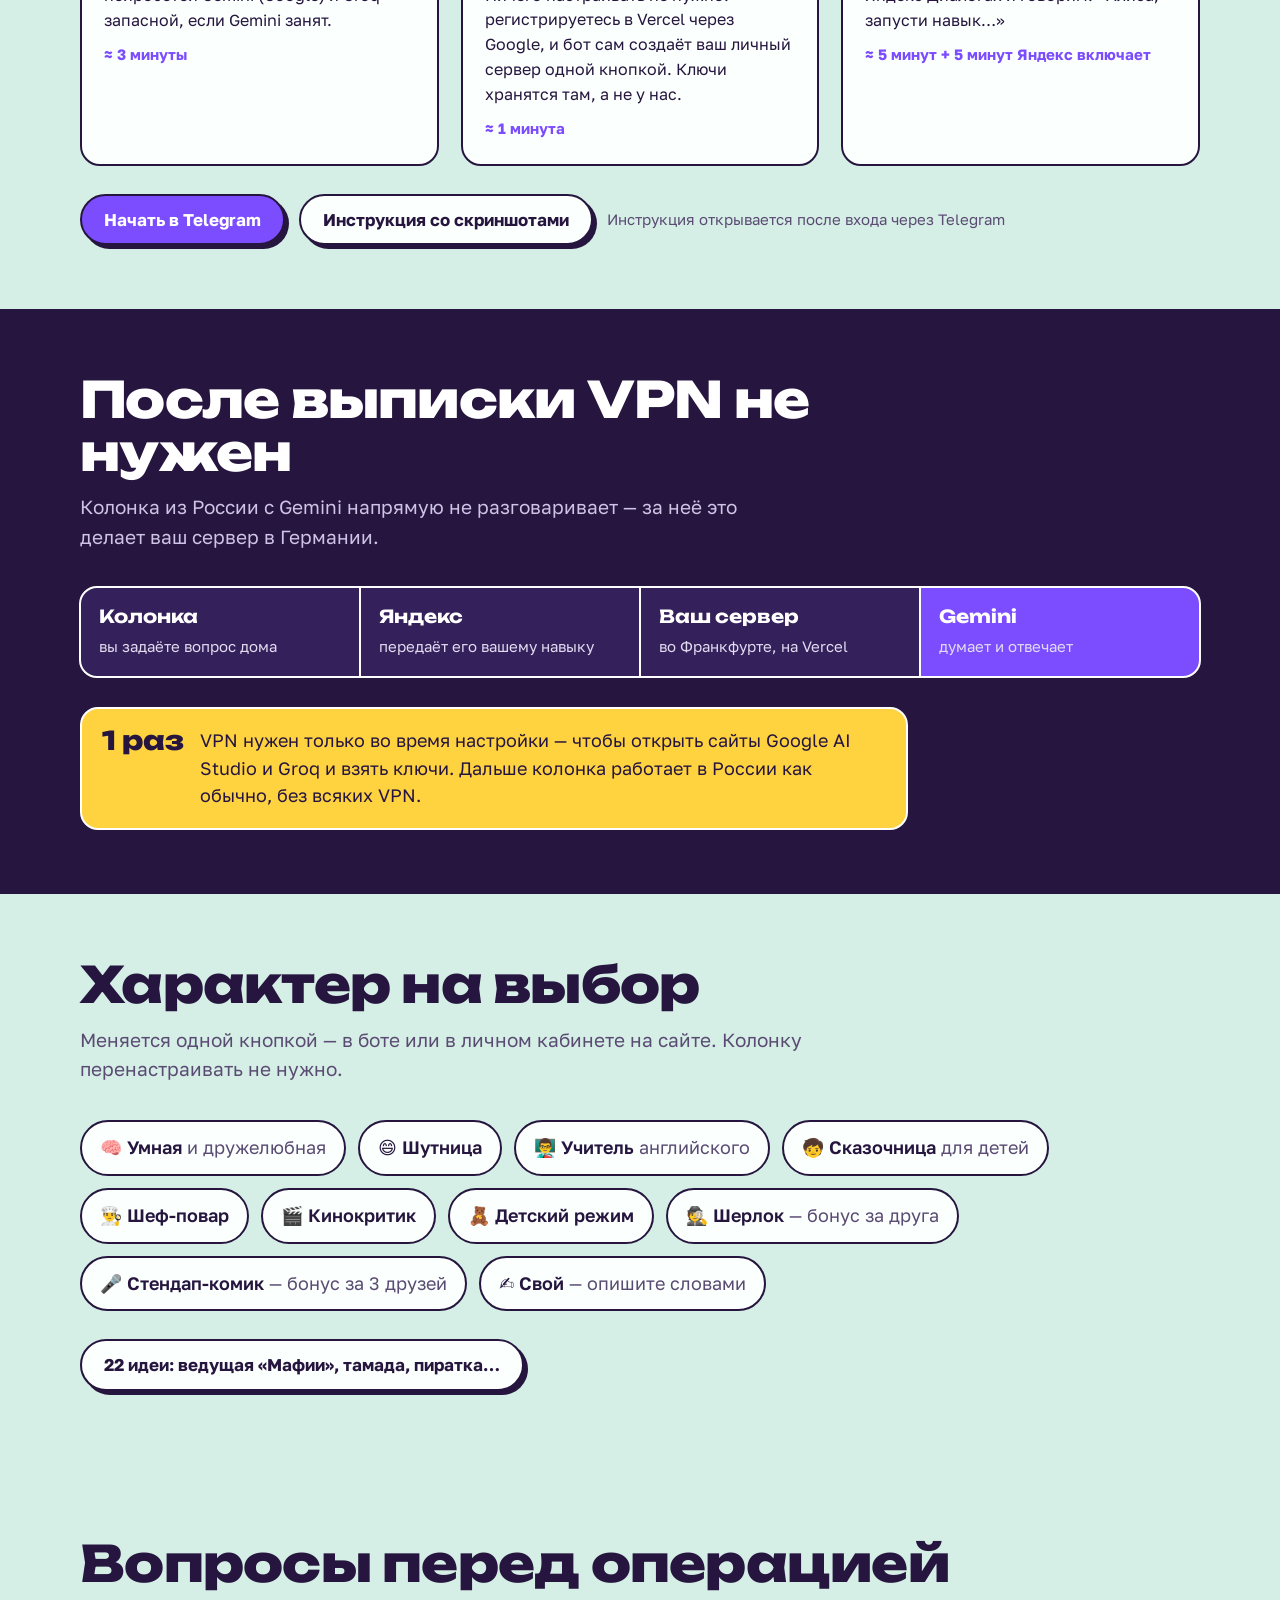
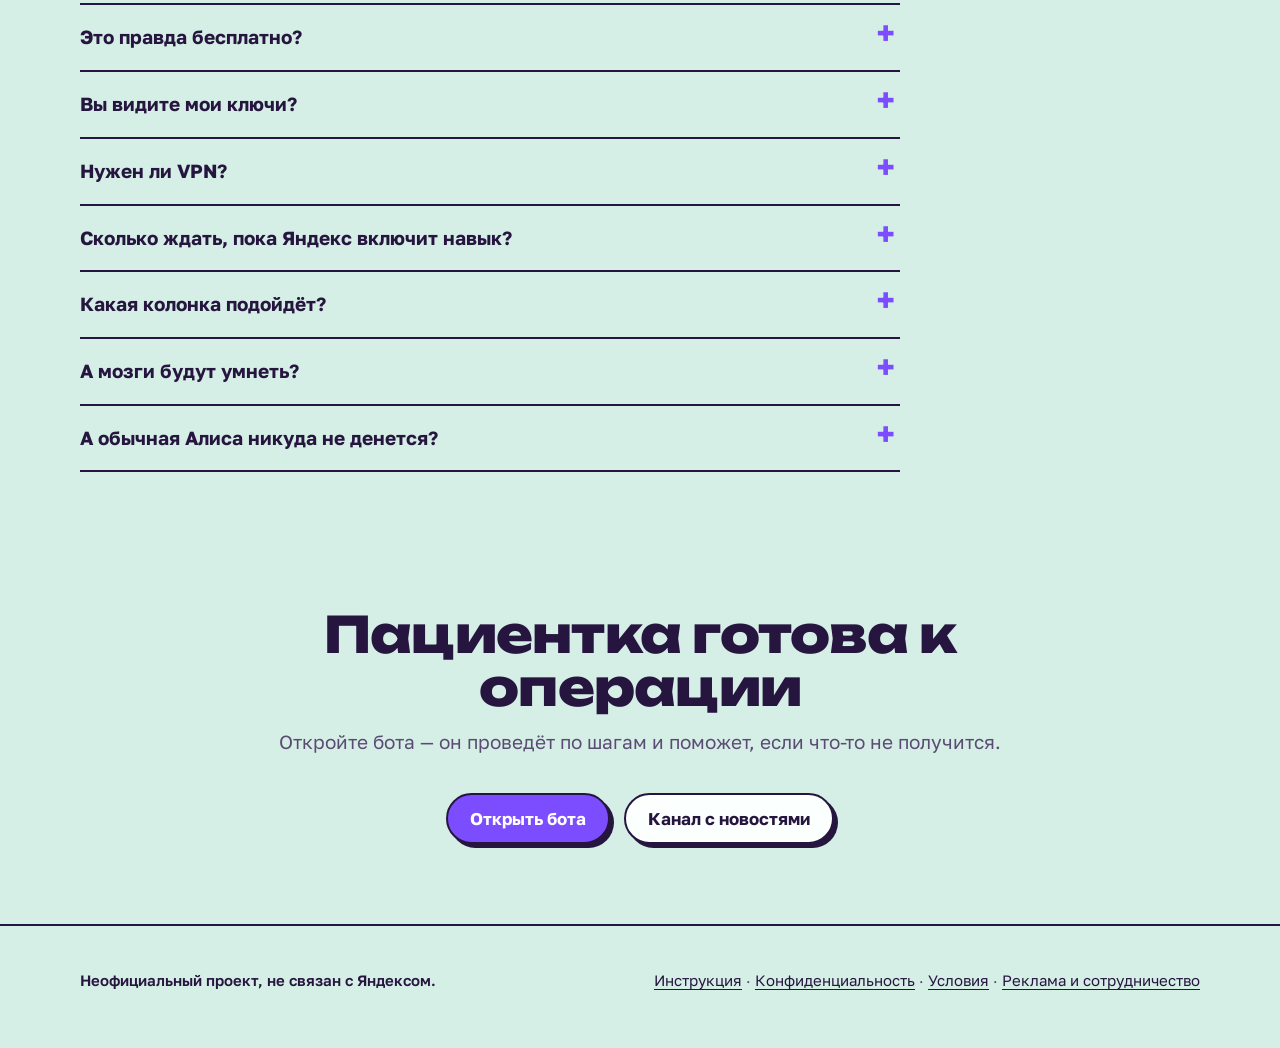
==== commit 08994f8c: "Преимущество: мозги обновляются одной кнопкой с нашего сервера Co-Authored-By: Claude Opus 5.5 <nore" ====
--- a/index.html
+++ b/index.html
@@ -50,6 +50,7 @@
           <li>🇷🇺 в России — без VPN</li>
           <li>🖥 сервер — одной кнопкой</li>
           <li>🔐 ключи и пароли не храним</li>
+          <li>⬆️ новые функции — одной кнопкой</li>
         </ul>
       </div>
 
@@ -250,6 +251,10 @@
         <p>Любая с Алисой: Станция, Мини, Лайт, Макс и другие. Важно создавать навык в том же аккаунте Яндекса, к которому привязана колонка.</p>
       </details>
       <details>
+        <summary>А мозги будут умнеть?</summary>
+        <p>Да. Мы постоянно добавляем новые функции — например, «Алиса, отправь в Телеграм…», «Вторая память», свежие новости. Обновление ставится с нашего сервера одной кнопкой «⬆️ Обновить мозги» в боте: ключи заново вводить не нужно, в Яндексе ничего менять не нужно. Бот сам подскажет, когда выйдет новая версия.</p>
+      </details>
+      <details>
         <summary>А обычная Алиса никуда не денется?</summary>
         <p>Нет. Мозги включаются фразой «Алиса, запусти навык…», а выключаются словом «хватит». Будильники, музыка и умный дом работают как раньше.</p>
       </details>
--- a/styles.css
+++ b/styles.css
@@ -321,3 +321,4 @@
 .game-choices .btn.wrong { background: #ffd6dc; }
 .game-why { margin: 0; padding: 12px 14px; background: #f1f7f4; border-left: 4px solid var(--brain); border-radius: 8px; }
 #g-next { justify-self: start; }
+.cab-update { background: #fff4c4; border-radius: 10px; padding: 8px 10px; list-style: none; margin-left: -20px; }
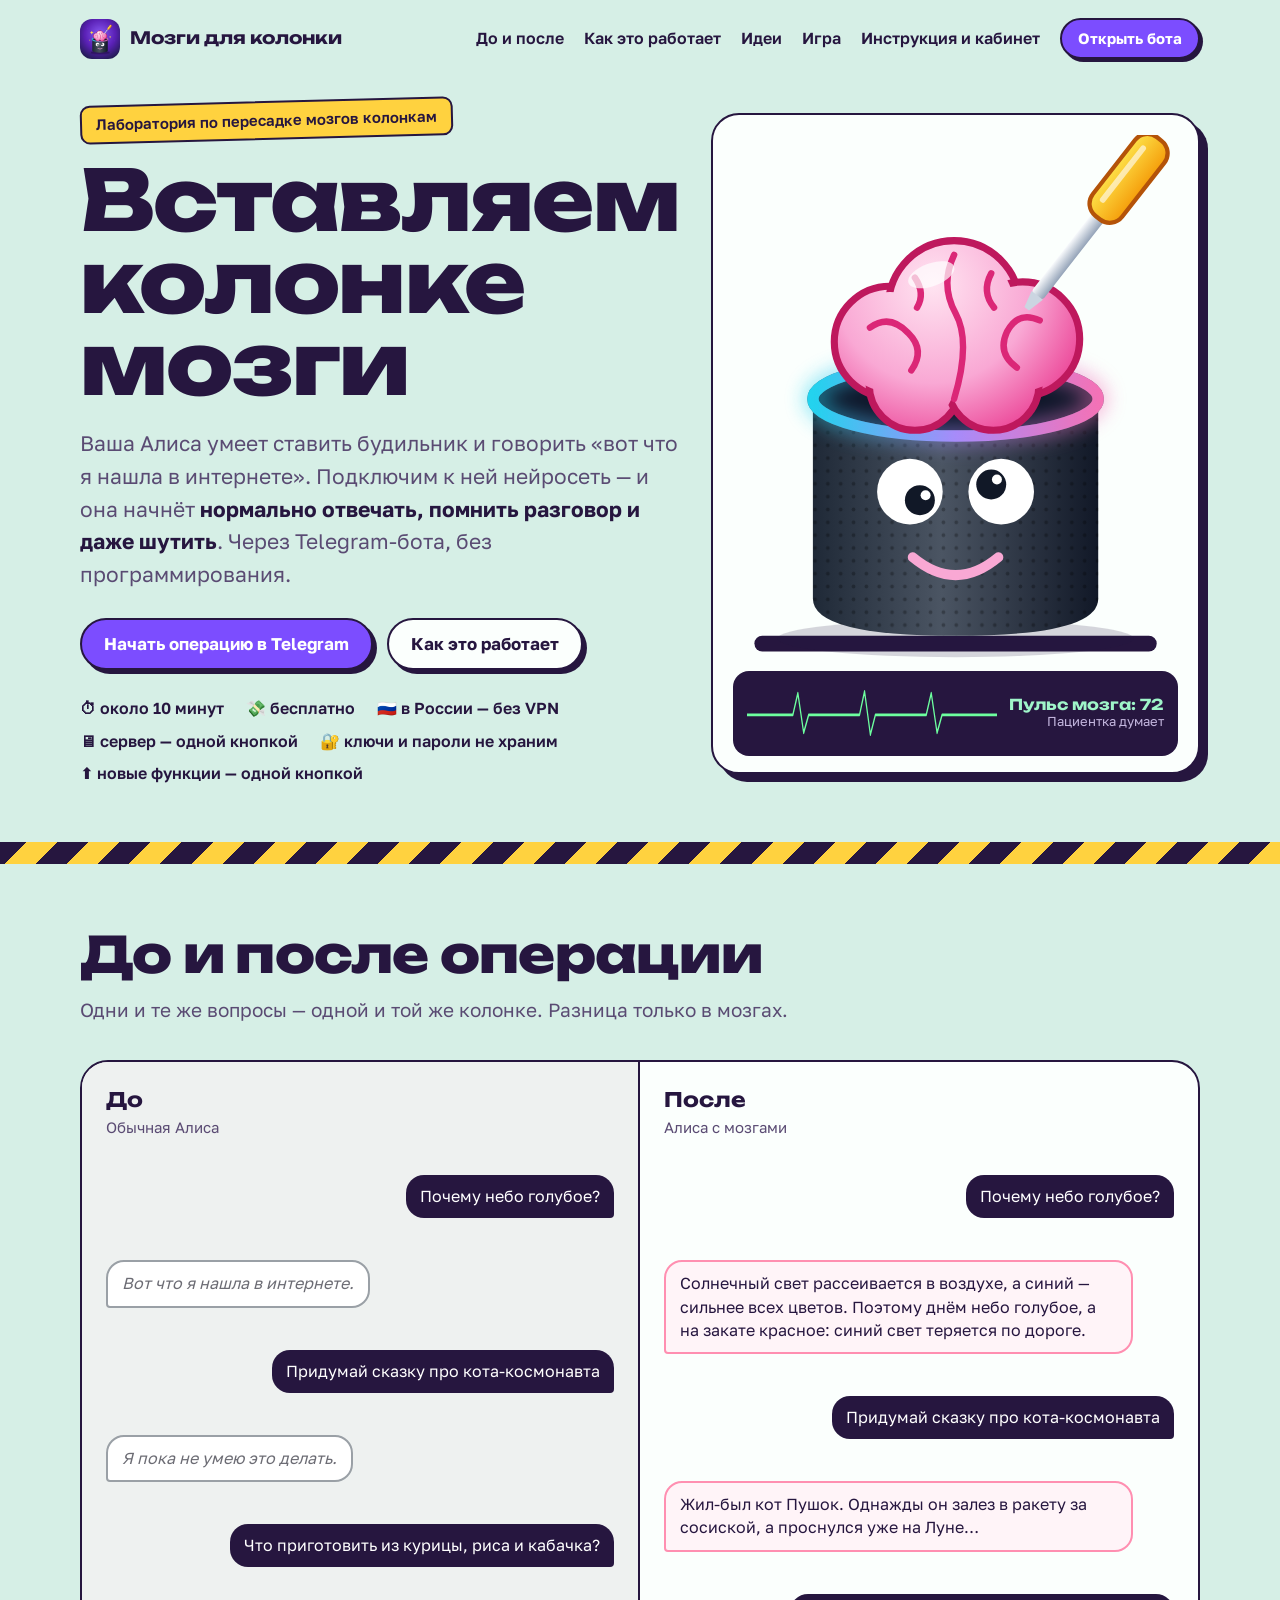
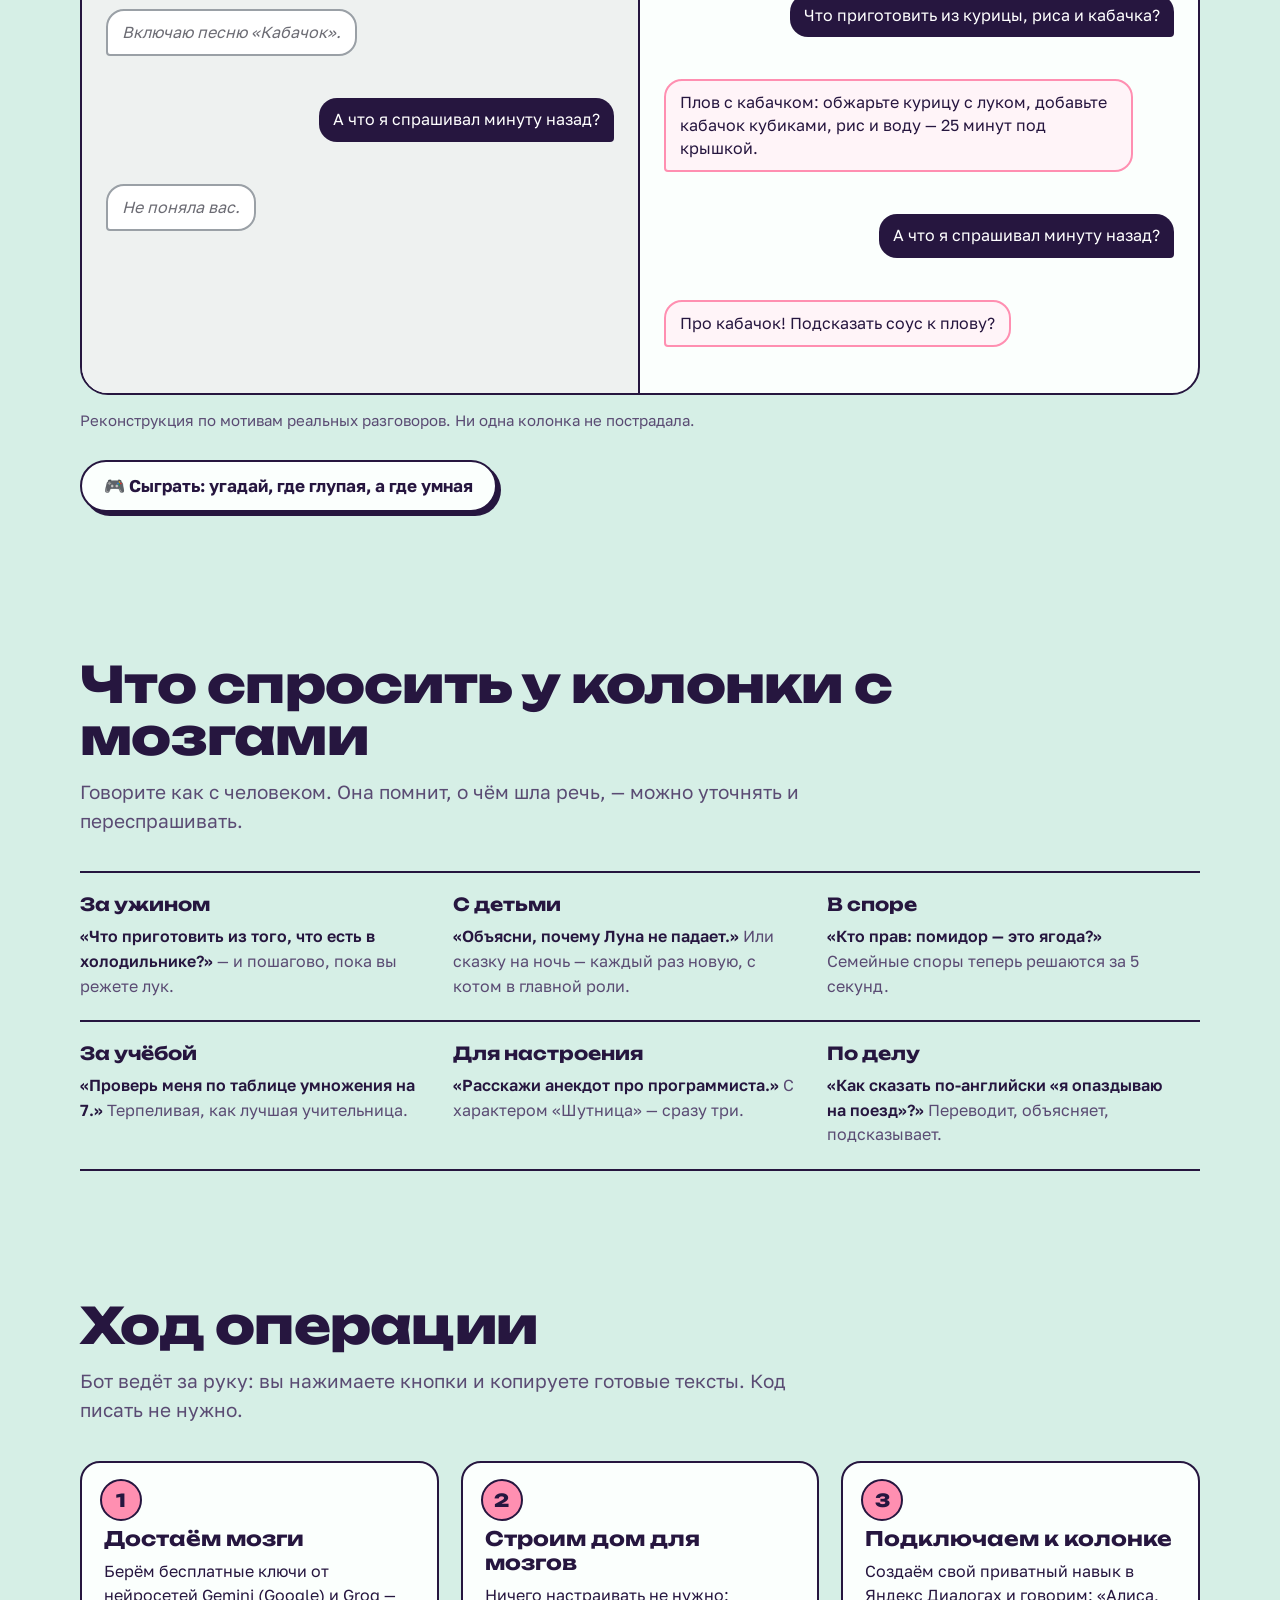
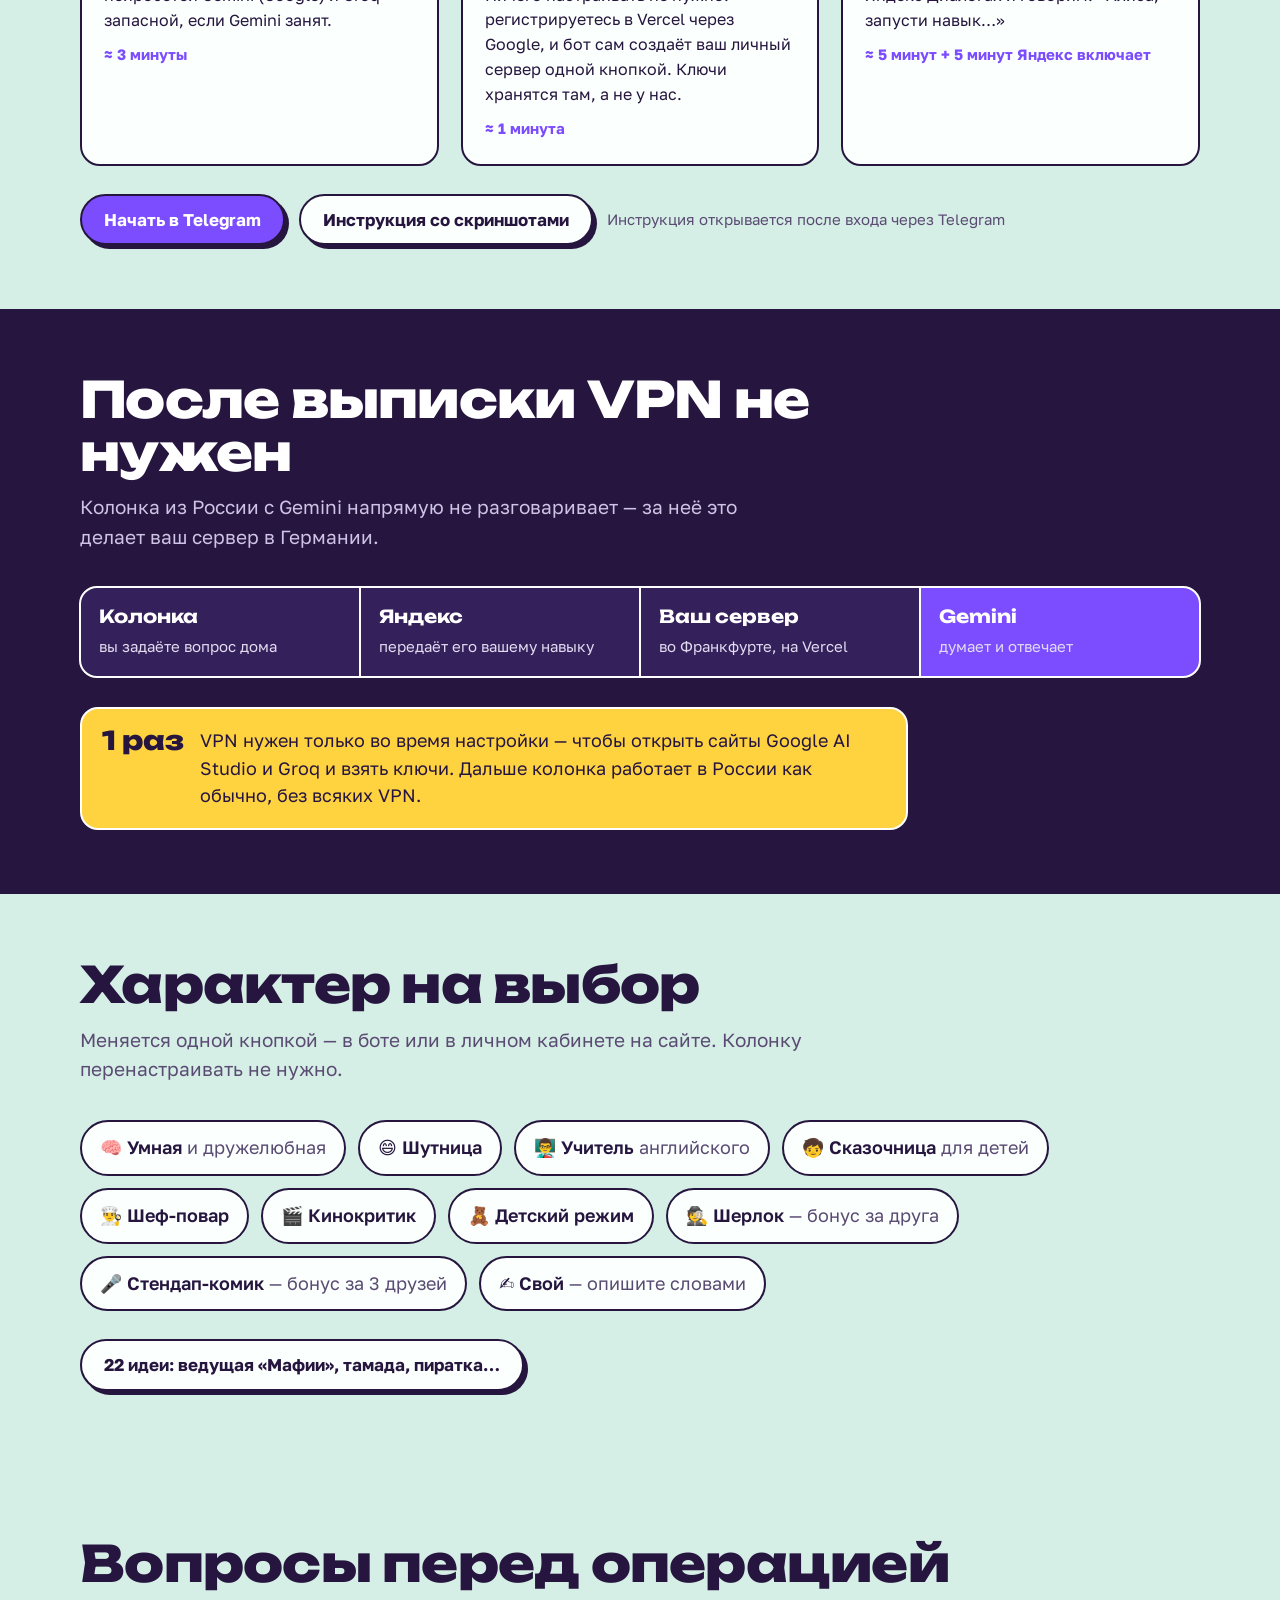
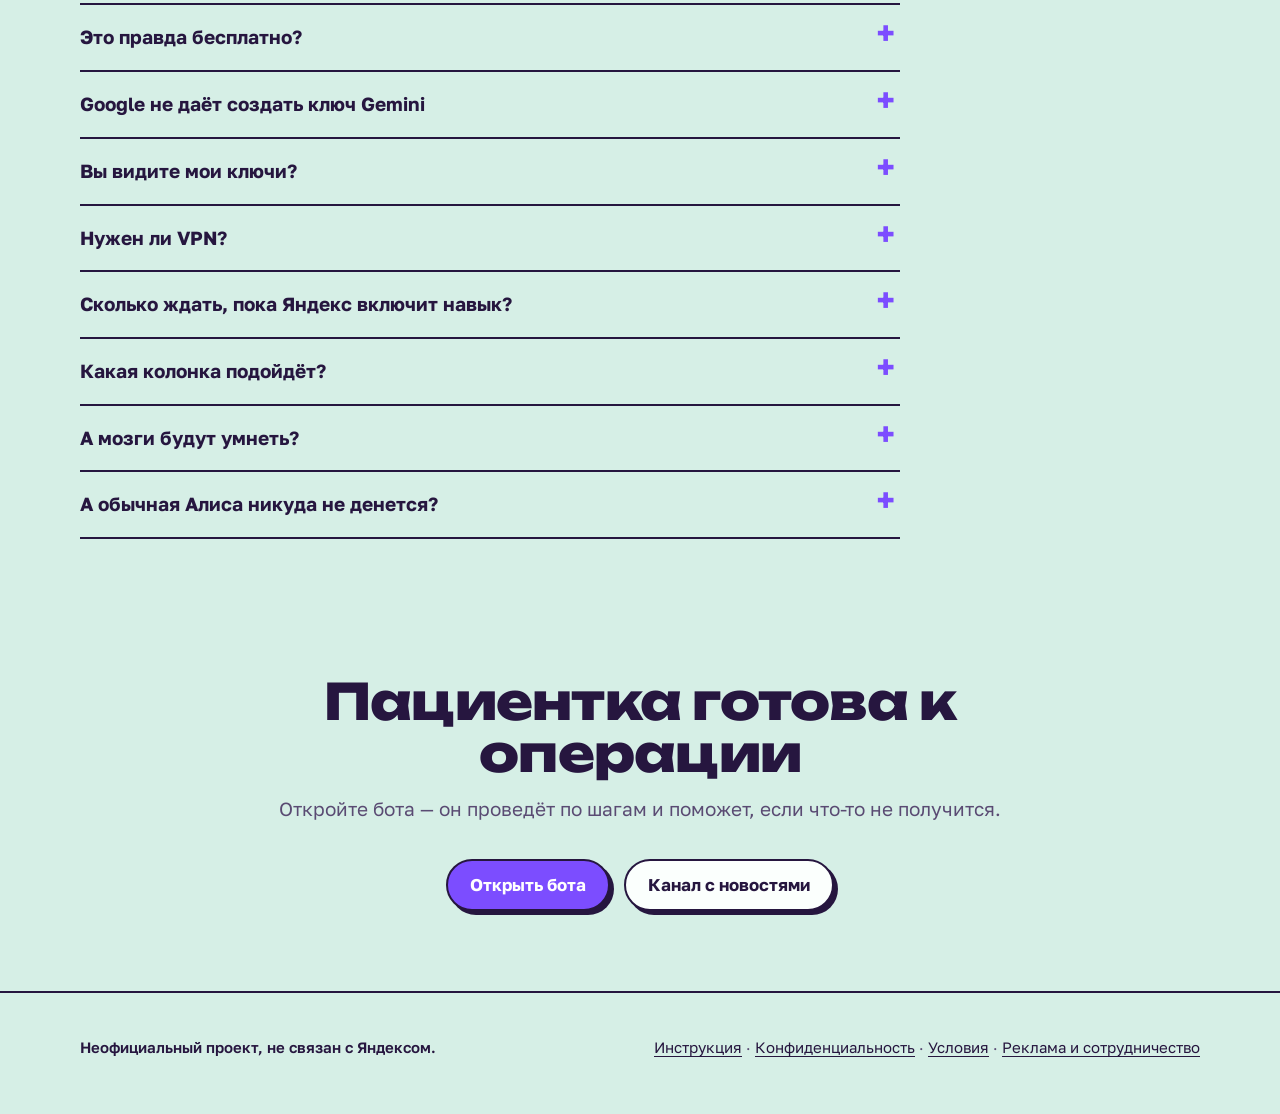
==== commit e6fa4f44: "Страница помощи: не получается ключ Gemini" ====
--- a/index.html
+++ b/index.html
@@ -235,6 +235,10 @@
         <p>Да. Gemini и Groq дают бесплатные лимиты, Vercel — бесплатный тариф Hobby, бот тоже бесплатный. Для разговоров с колонкой лимитов хватает с запасом.</p>
       </details>
       <details>
+        <summary>Google не даёт создать ключ Gemini</summary>
+        <p>Обычно это значит, что аккаунт Google привязан к России (ошибки «permission denied», «Unsupported country»). Можно пропустить Gemini и работать только на Groq, сменить страну аккаунта или взять другой аккаунт. <a href="gemini-help.html">Подробная инструкция</a>.</p>
+      </details>
+      <details>
         <summary>Вы видите мои ключи?</summary>
         <p>Нет. Ключи нужны боту только на время установки: он передаёт их на ваш сервер и сразу забывает, а сообщения с ключами удаляет из чата.</p>
       </details>
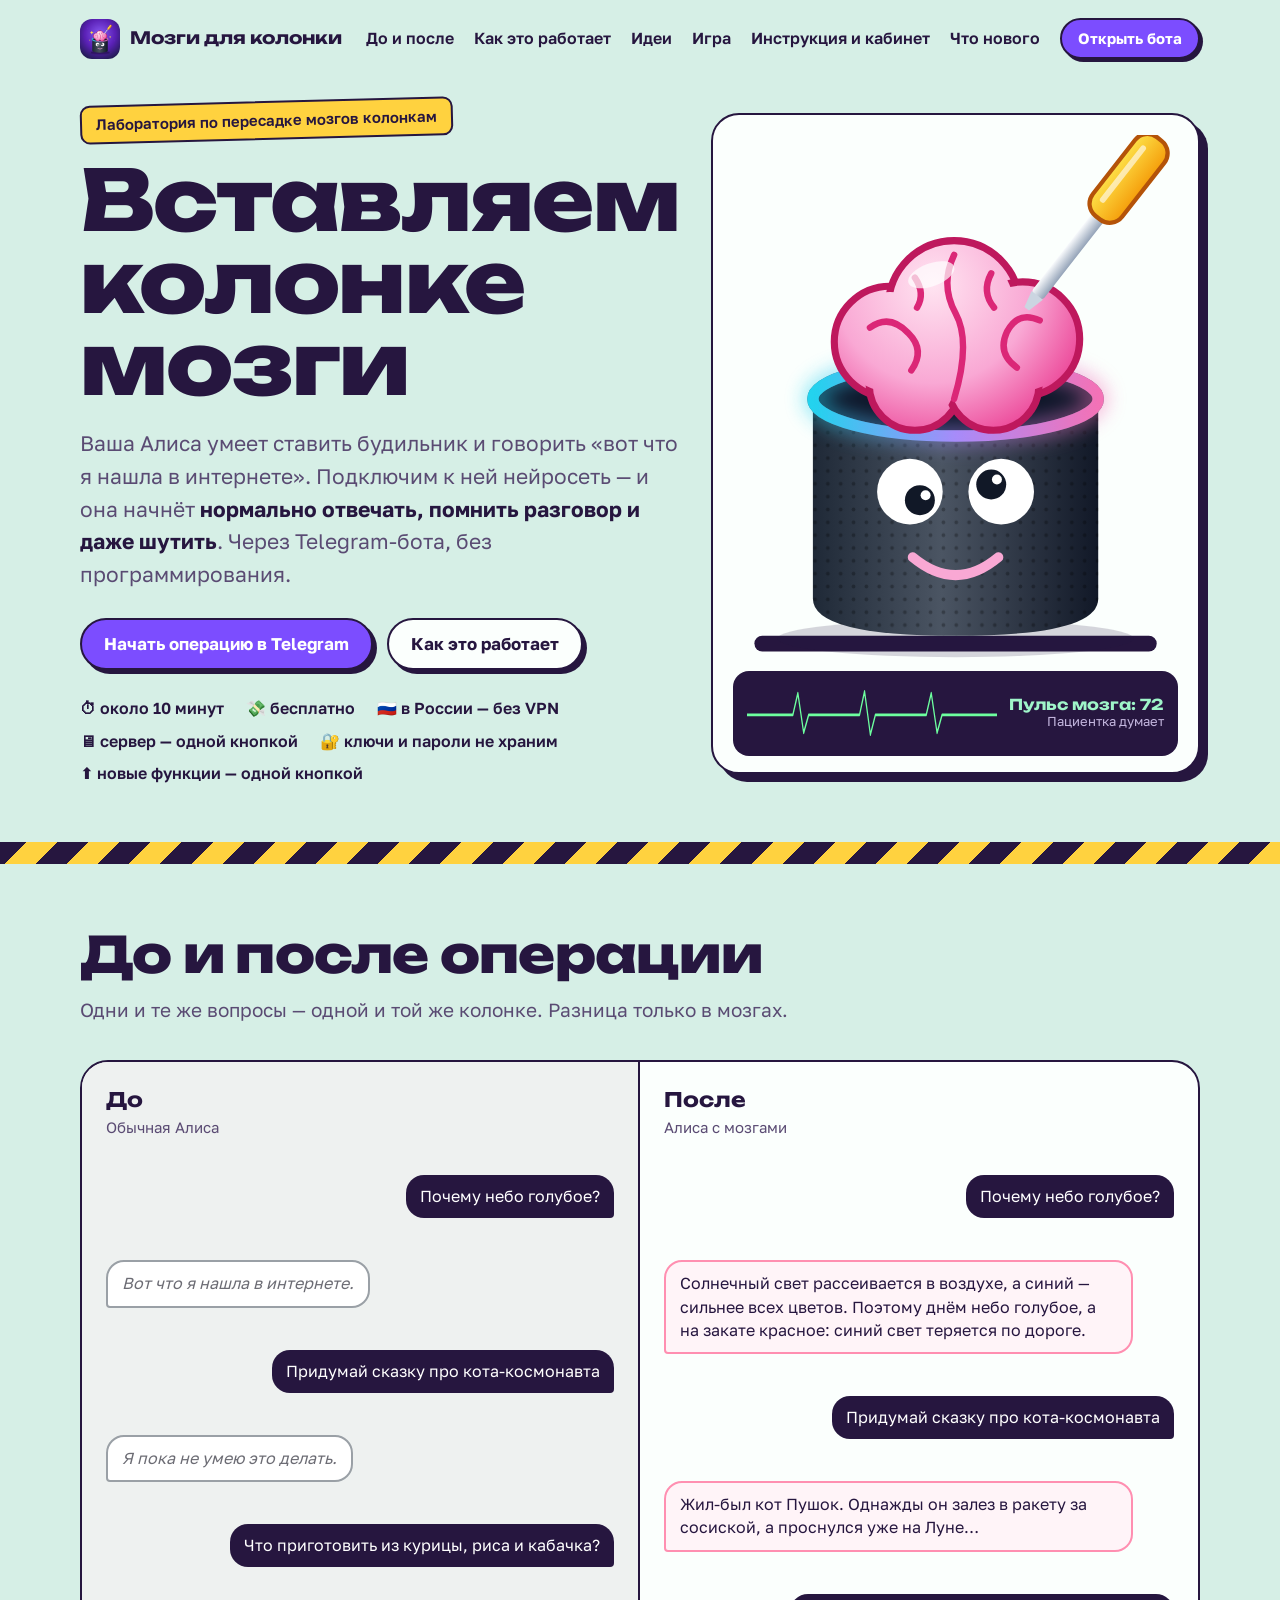
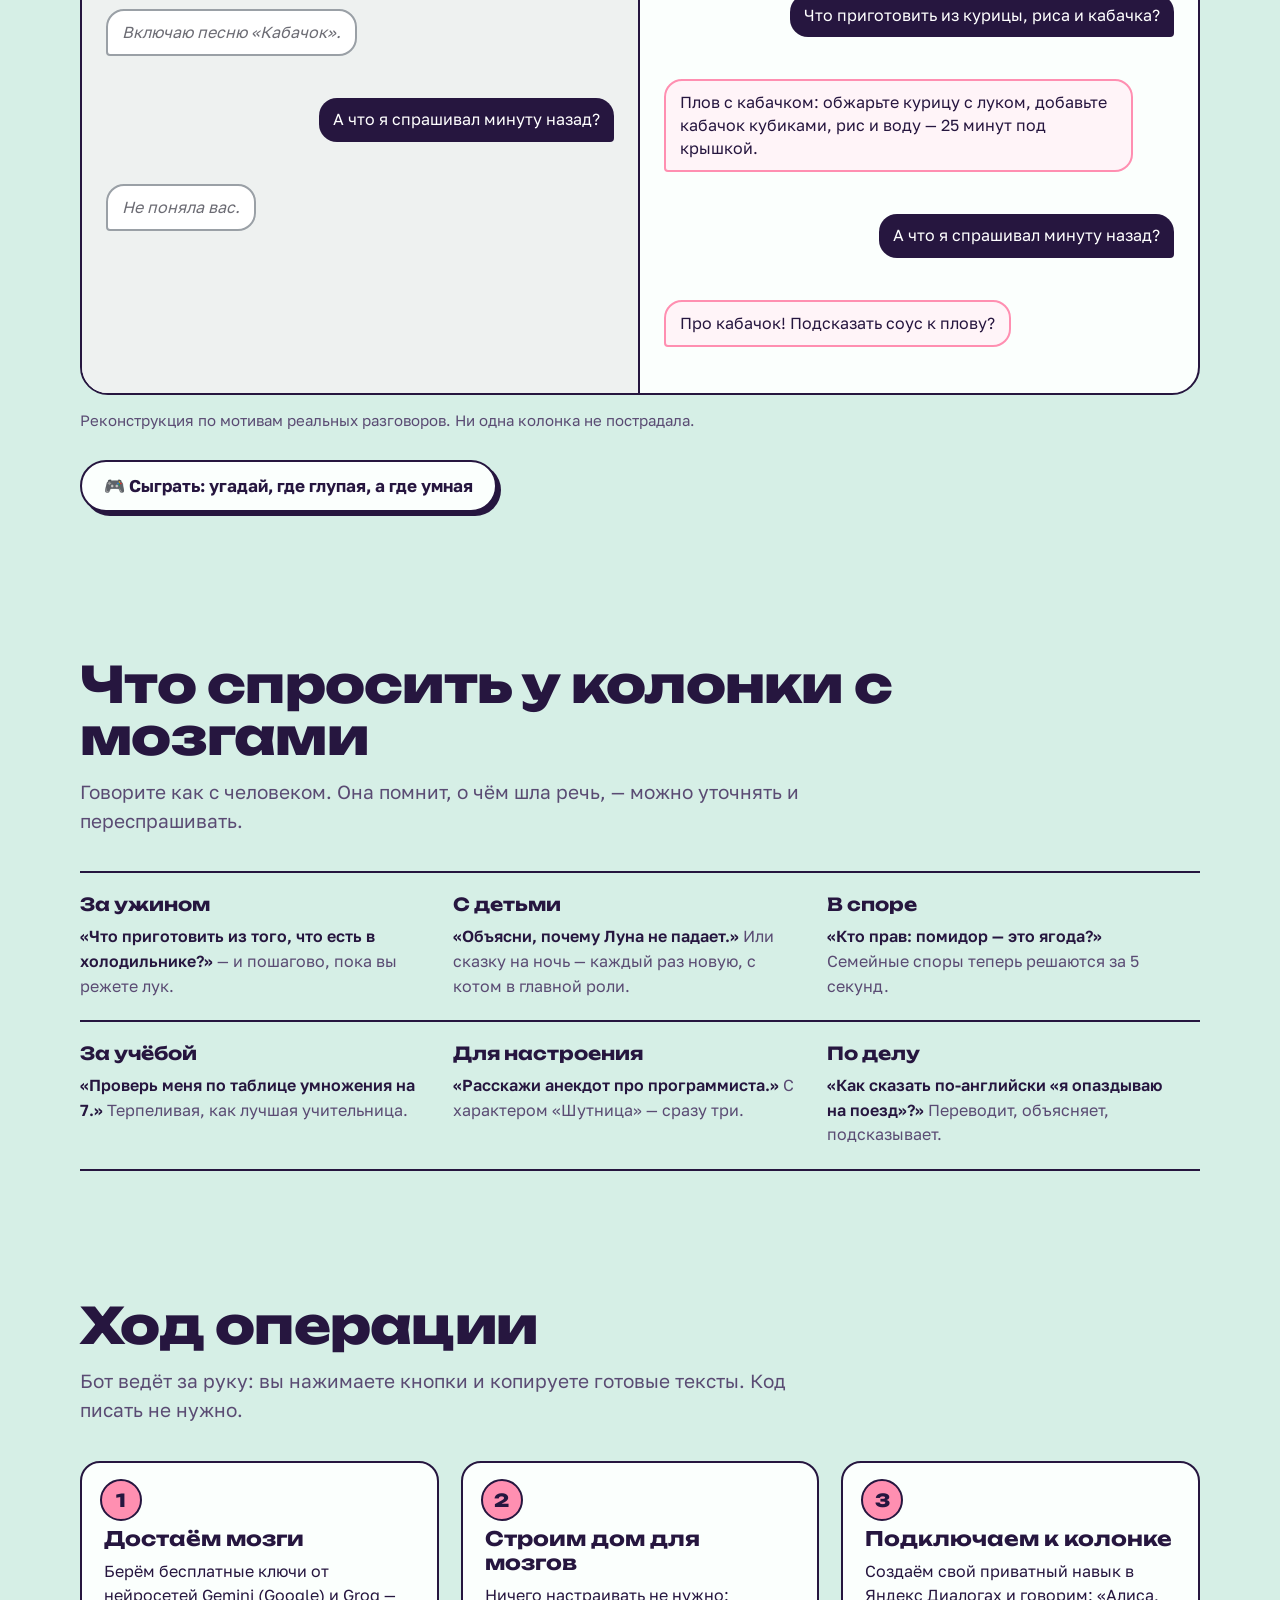
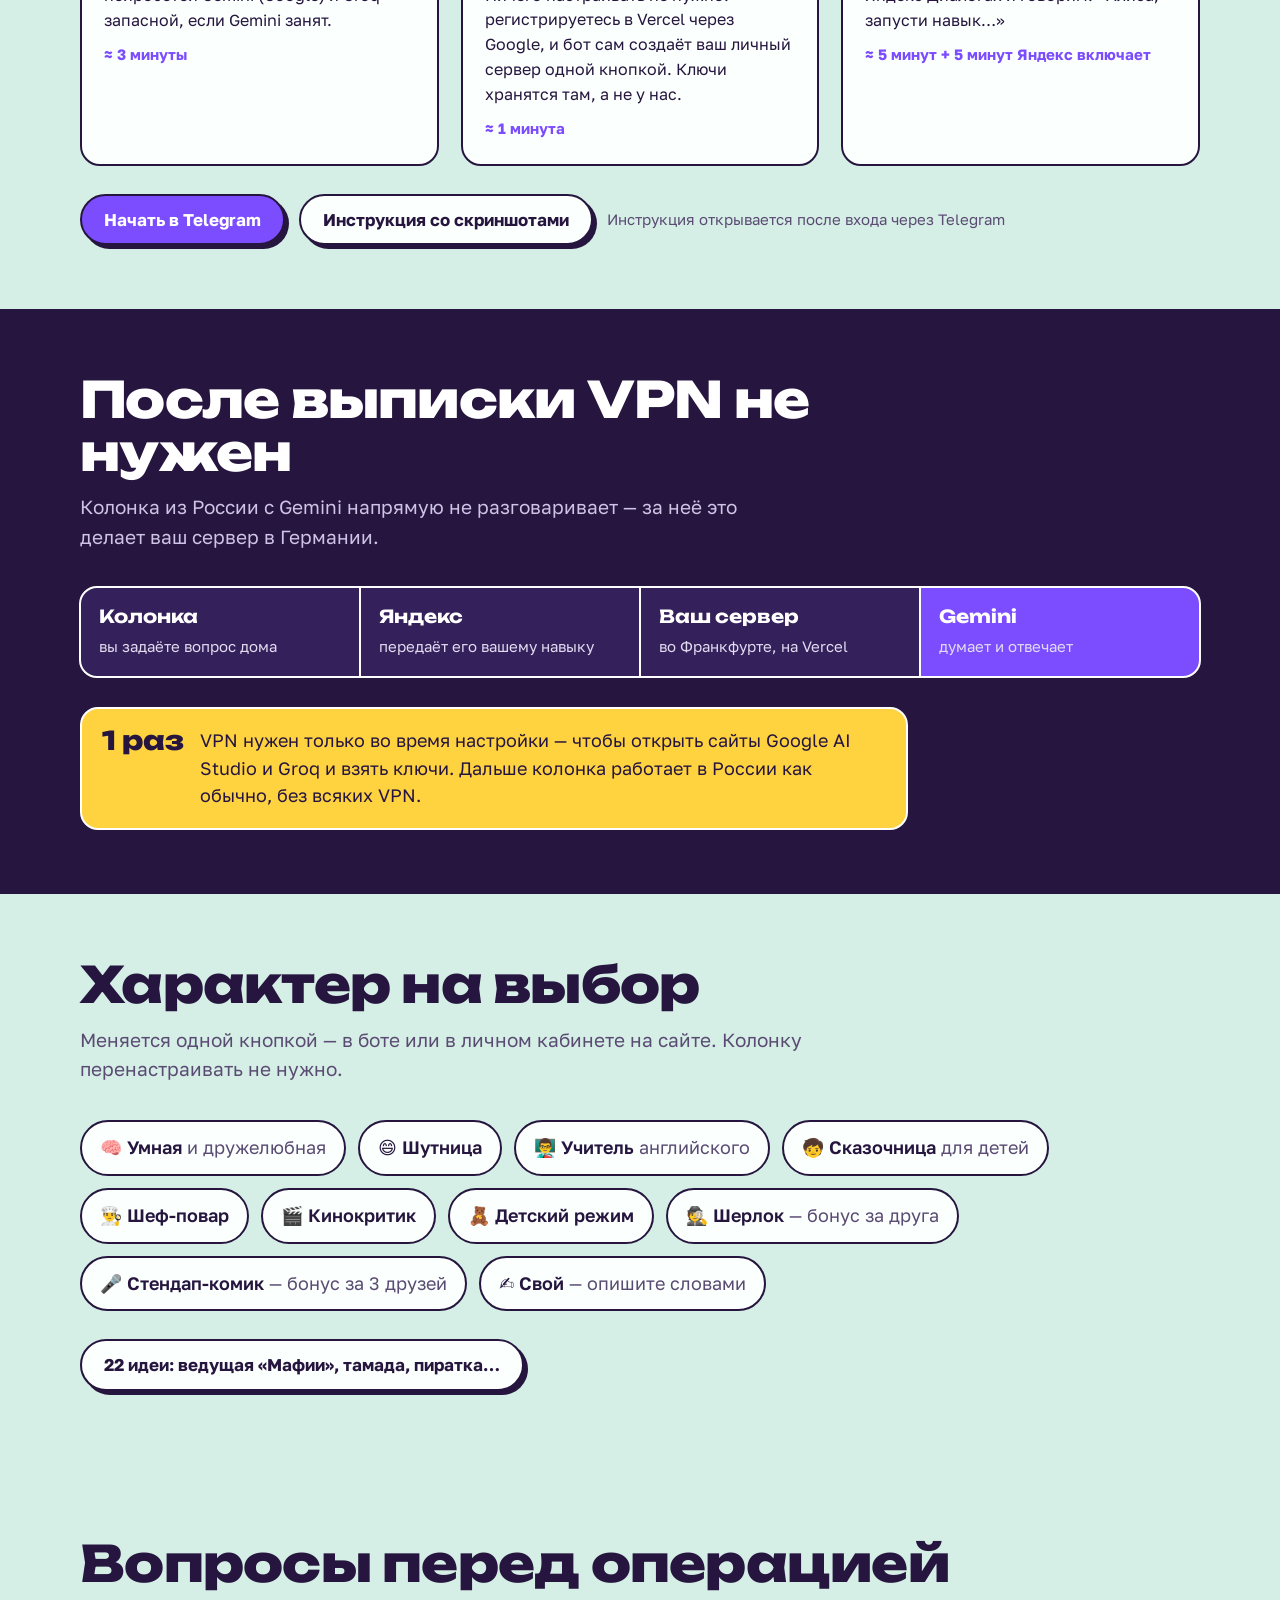
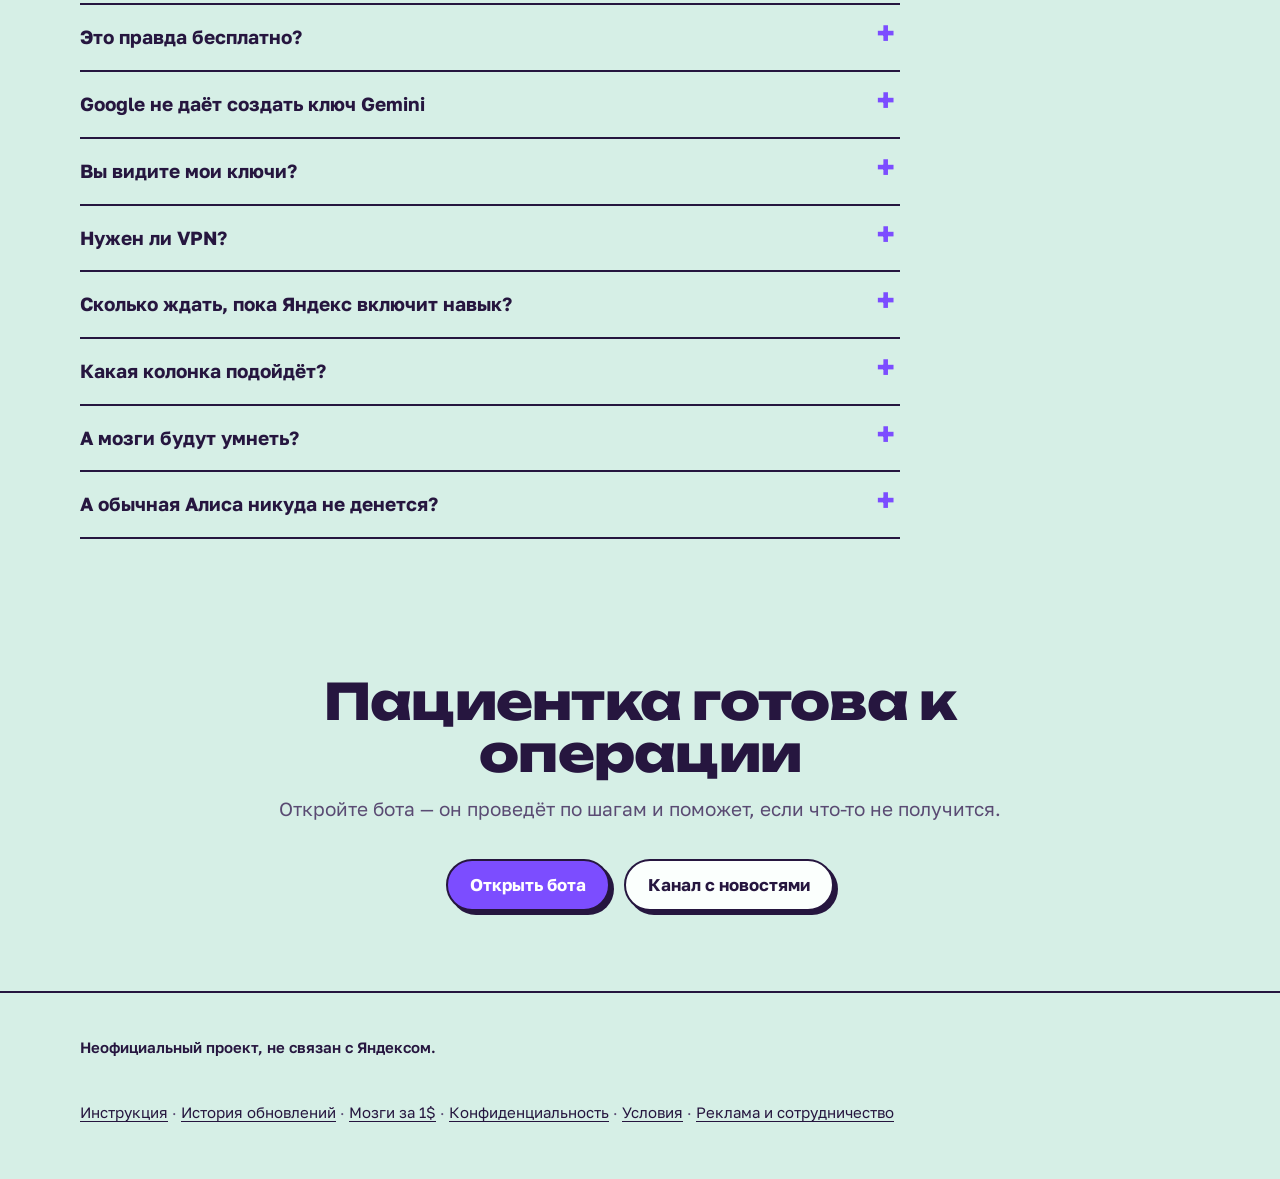
==== commit 0563e3b3: "Мозги за 1$: Claude, ChatGPT, инструкции к магазинам; история обновлений Co-Authored-By: Claude Opus" ====
--- a/index.html
+++ b/index.html
@@ -29,6 +29,7 @@
     <a href="idei.html">Идеи</a>
     <a href="igra.html">Игра</a>
     <a href="instrukciya.html">Инструкция и кабинет</a>
+    <a href="obnovleniya.html">Что нового</a>
     <a class="btn small" data-bot href="https://t.me/alisa_mozgi_dlya_kolonki_bot?start=site">Открыть бота</a>
   </nav>
 </header>
@@ -278,7 +279,7 @@
 <footer>
   <div class="wrap row">
     <p class="disclaimer">Неофициальный проект, не связан с Яндексом.</p>
-    <p><a href="instrukciya.html">Инструкция</a> · <a href="privacy.html">Конфиденциальность</a> · <a href="terms.html">Условия</a> · <a href="https://t.me/alisa_mozgi_dlya_kolonki?direct" target="_blank" rel="noopener">Реклама и сотрудничество</a></p>
+    <p><a href="instrukciya.html">Инструкция</a> · <a href="obnovleniya.html">История обновлений</a> · <a href="gemini-help.html#more">Мозги за 1$</a> · <a href="privacy.html">Конфиденциальность</a> · <a href="terms.html">Условия</a> · <a href="https://t.me/alisa_mozgi_dlya_kolonki?direct" target="_blank" rel="noopener">Реклама и сотрудничество</a></p>
   </div>
 </footer>
 
